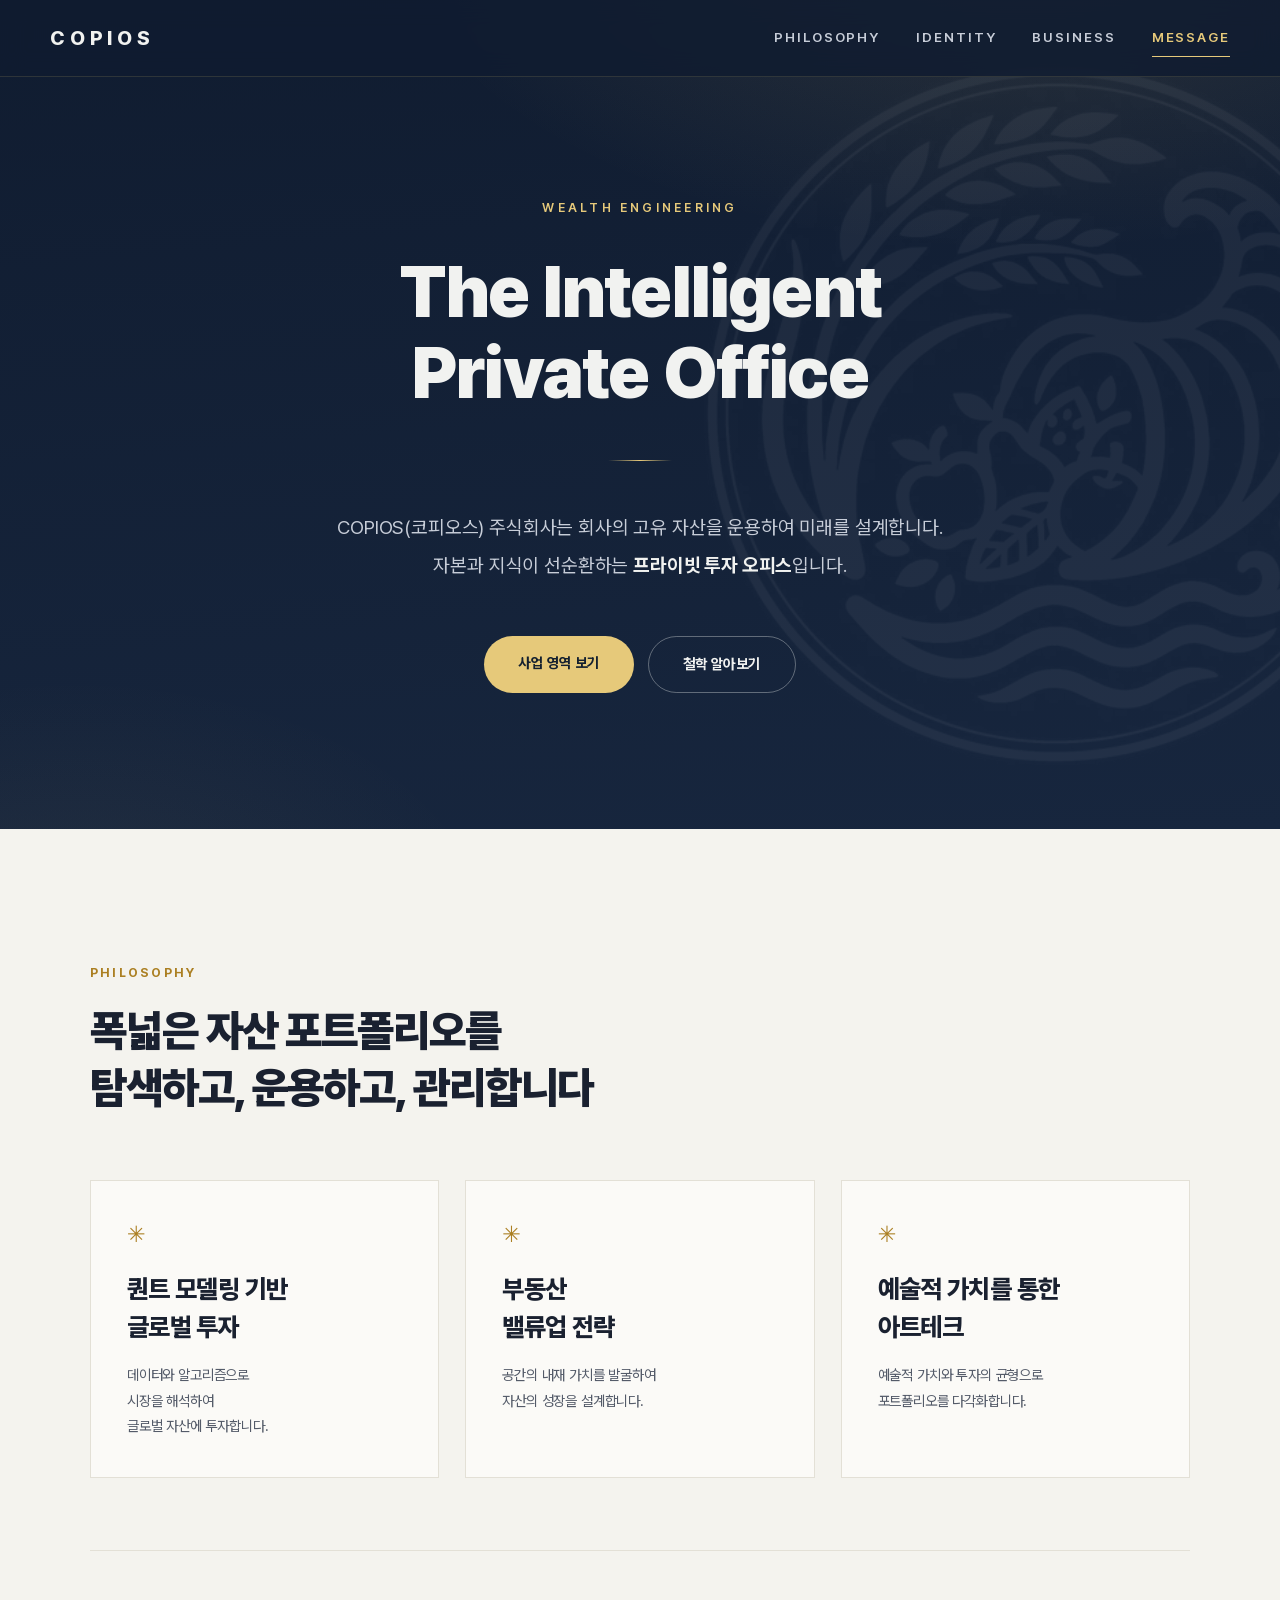
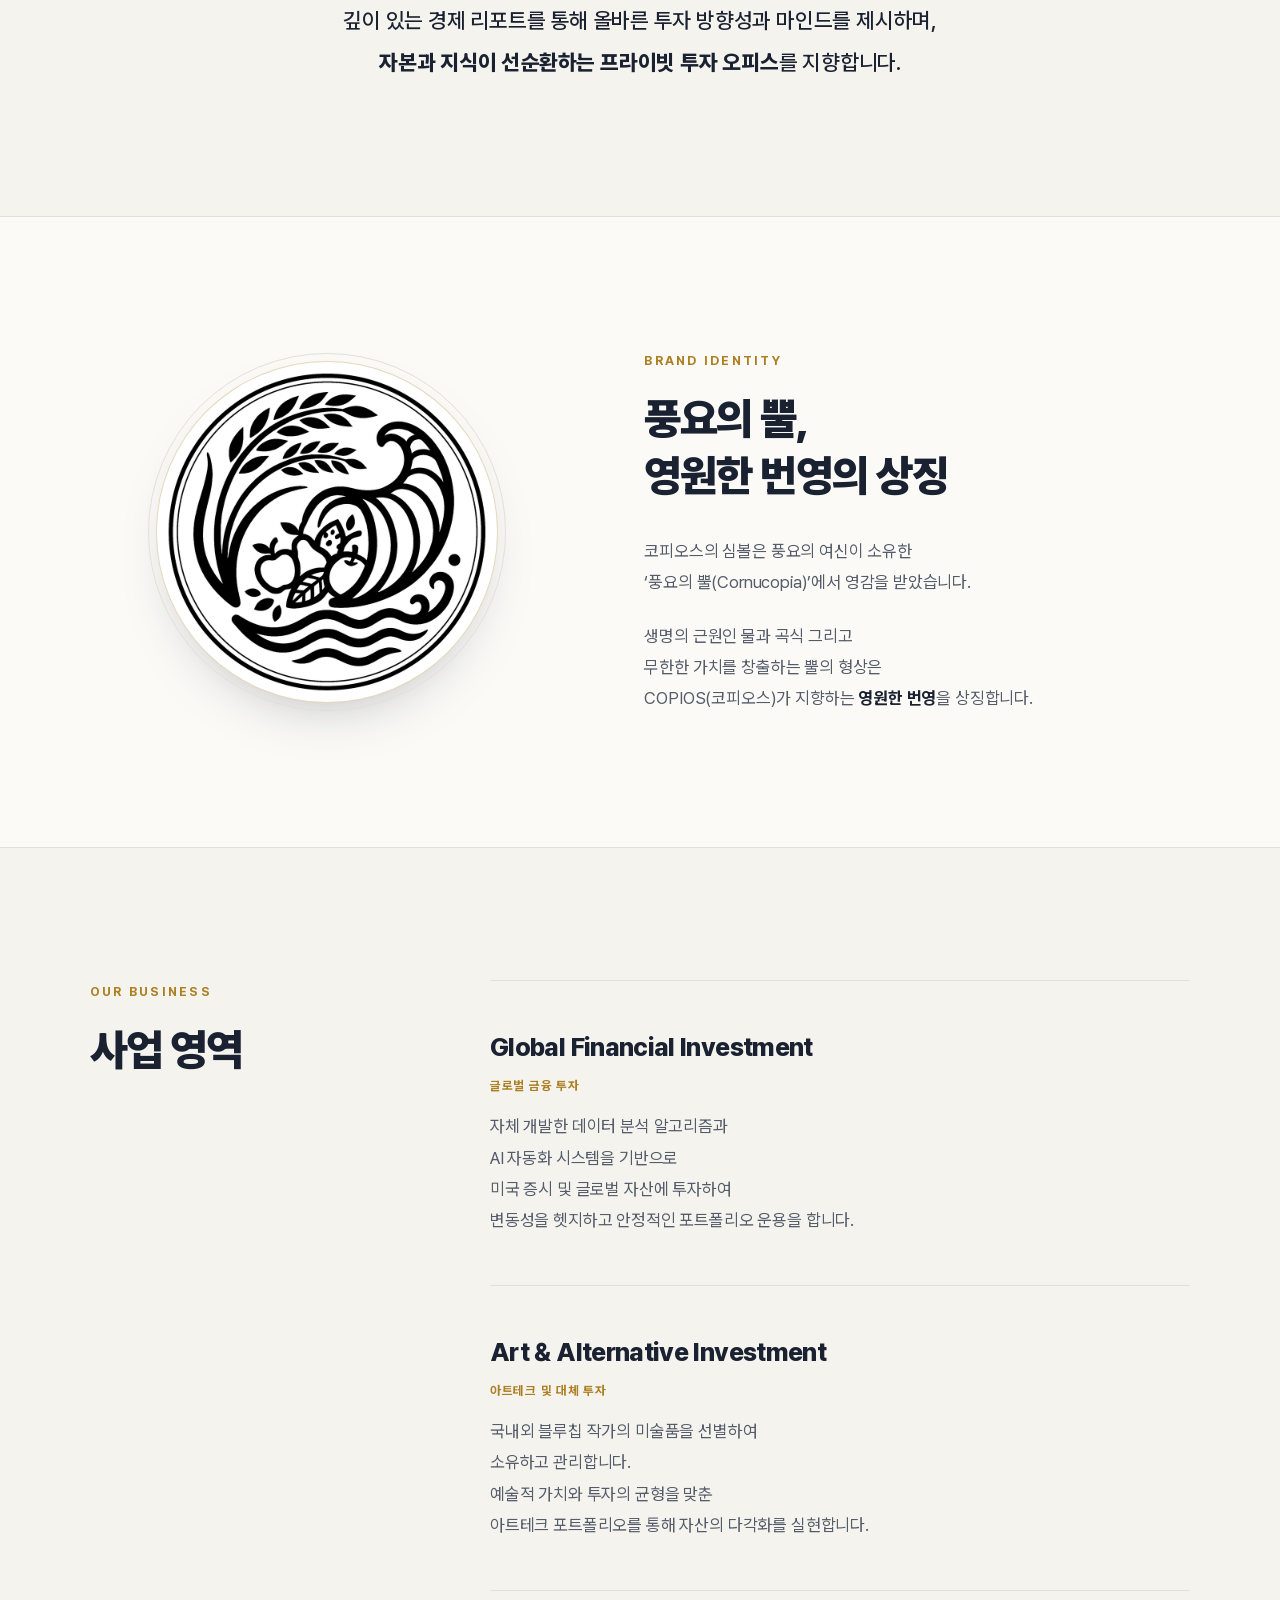
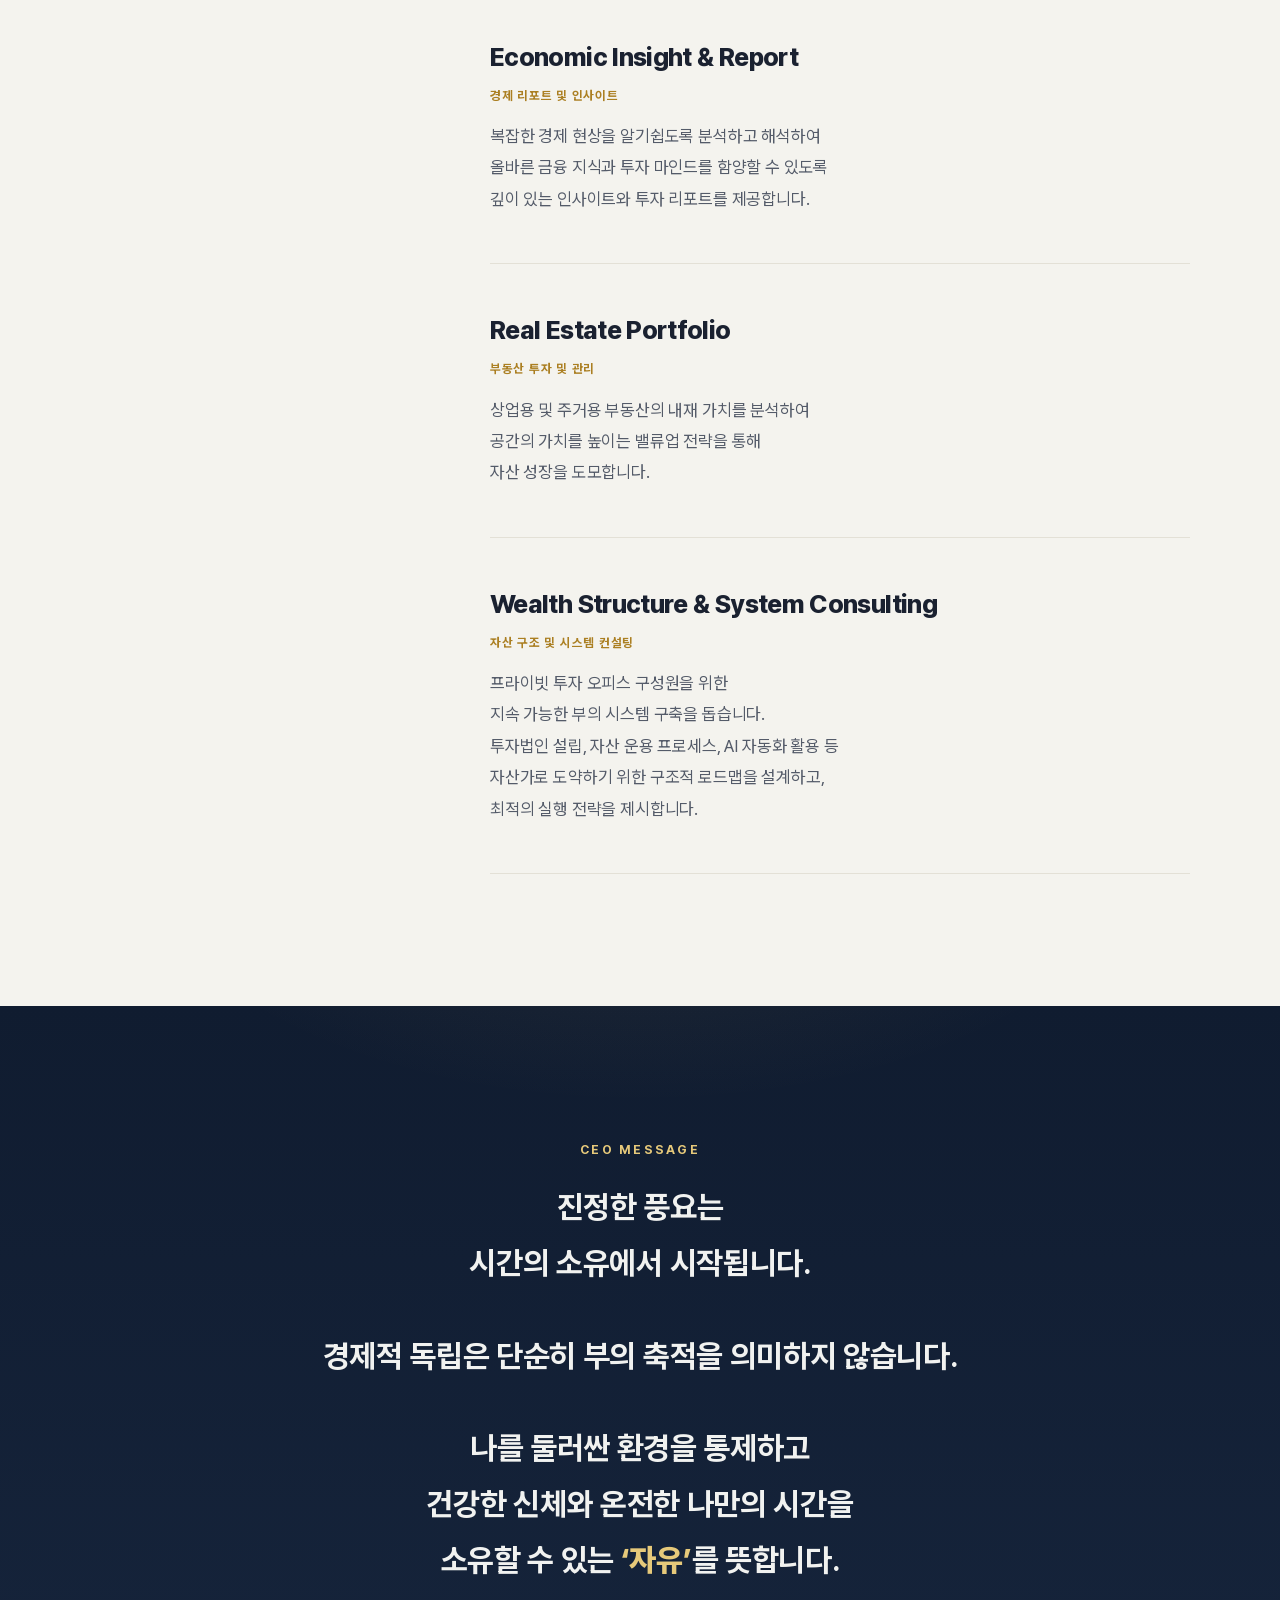
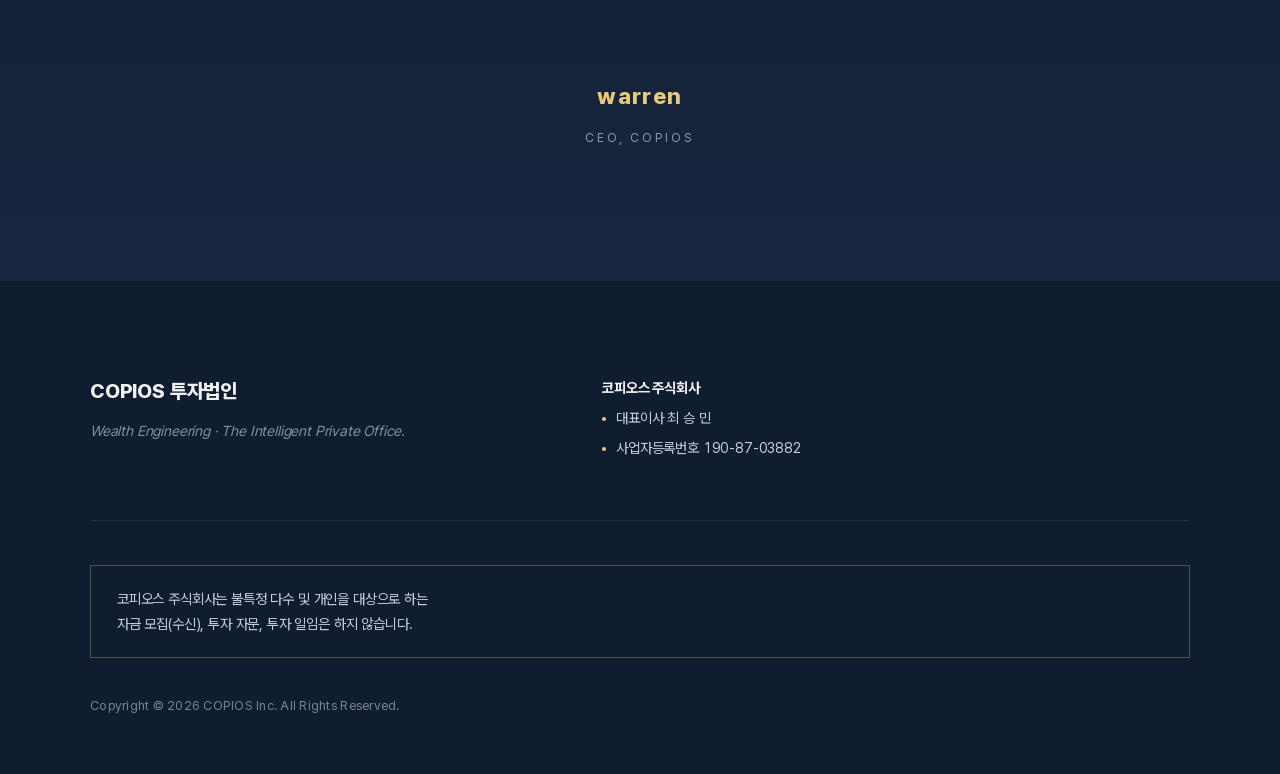
==== index.html @ e047d118 "스크립트 지연 로드 + 히어로 배경용 경량 이미지 분리 배경 워터마크는 반투명 장식이라 원본 해상도가 필요 없다. Brand Identity 의 로고 원본(800x800)은 그대로" ====
<!DOCTYPE html>
<html lang="ko">
<head>
  <meta charset="UTF-8" />
  <meta name="viewport" content="width=device-width, initial-scale=1.0" />
  <meta name="description" content="COPIOS 투자법인 — 자본과 지식이 선순환하는 프라이빗 투자 오피스. The Intelligent Private Office." />
  <meta http-equiv="Content-Security-Policy" content="default-src 'self'; script-src 'self' 'unsafe-inline'; style-src 'self' 'unsafe-inline'; img-src 'self' data:; font-src 'self'; frame-src blob:; object-src 'none'; base-uri 'none'; form-action 'none'" />
  <meta name="referrer" content="strict-origin-when-cross-origin" />
  <title>COPIOS 투자법인 — The Intelligent Private Office</title>
  <link rel="icon" href="assets/logo.png" />
  <link rel="stylesheet" href="assets/fonts/pretendard/pretendardvariable-dynamic-subset.css" />
  <link rel="stylesheet" href="css/style.css" />
</head>
<body>

  <header class="site-header" id="header">
    <div class="header-inner">
      <a href="#top" class="brand">
        <span class="brand-name">COPIOS</span>
      </a>
      <nav class="nav-desktop" aria-label="주 메뉴">
        <a href="#philosophy">Philosophy</a>
        <a href="#identity">Identity</a>
        <a href="#business">Business</a>
        <a href="#message">Message</a>
      </nav>
      <button class="menu-toggle" id="menuToggle" aria-label="메뉴 열기" aria-expanded="false">
        <span></span><span></span>
      </button>
    </div>
    <nav class="nav-mobile" id="navMobile" aria-label="모바일 메뉴">
      <a href="#philosophy">Philosophy</a>
      <a href="#identity">Identity</a>
      <a href="#business">Business</a>
      <a href="#message">Message</a>
    </nav>
  </header>

  <main id="top">

    <section class="hero">
      <div class="hero-inner">
        <p class="hero-eyebrow reveal">Wealth Engineering</p>
        <h1 class="hero-title reveal">The Intelligent<br />Private Office</h1>
        <div class="hero-rule reveal" aria-hidden="true"></div>
        <p class="hero-lede reveal">
          COPIOS(코피오스) 주식회사는<br class="br-narrow" />
          회사의 고유 자산을 운용하여 미래를 설계합니다.<br />
          자본과 지식이 선순환하는<br class="br-narrow" />
          <strong>프라이빗 투자 오피스</strong>입니다.
        </p>
        <div class="hero-actions reveal">
          <a href="#business" class="btn btn-gold">사업 영역 보기</a>
          <a href="#philosophy" class="btn btn-line">철학 알아보기</a>
        </div>
      </div>
    </section>

    <section class="philosophy" id="philosophy">
      <div class="wrap">
        <div class="section-head reveal">
          <p class="eyebrow">Philosophy</p>
          <h2 class="title-display">폭넓은 자산 포트폴리오를<br />탐색하고, 운용하고, 관리합니다</h2>
        </div>
        <div class="philosophy-grid">
          <article class="pillar reveal">
            <span class="pillar-mark" aria-hidden="true">&#10035;</span>
            <h3>퀀트 모델링 기반<br />글로벌 투자</h3>
            <p>데이터와 알고리즘으로<br class="br-wide" /> 시장을 해석하여<br class="br-wide" /> 글로벌 자산에 투자합니다.</p>
          </article>
          <article class="pillar reveal">
            <span class="pillar-mark" aria-hidden="true">&#10035;</span>
            <h3>부동산<br />밸류업 전략</h3>
            <p>공간의 내재 가치를 발굴하여<br class="br-wide" /> 자산의 성장을 설계합니다.</p>
          </article>
          <article class="pillar reveal">
            <span class="pillar-mark" aria-hidden="true">&#10035;</span>
            <h3>예술적 가치를 통한<br />아트테크</h3>
            <p>예술적 가치와 투자의 균형으로<br class="br-wide" /> 포트폴리오를 다각화합니다.</p>
          </article>
        </div>
        <p class="philosophy-note reveal">
          깊이 있는 경제 리포트를 통해<br class="br-narrow" />
          올바른 투자 방향성과 마인드를 제시하며,<br />
          <strong>자본과 지식이 선순환하는<br class="br-narrow" />
          프라이빗 투자 오피스</strong>를 지향합니다.
        </p>
      </div>
    </section>

    <section class="identity" id="identity">
      <div class="wrap identity-grid">
        <div class="identity-visual reveal">
          <div class="emblem-ring">
            <img src="assets/logo.png" width="800" height="800" alt="COPIOS 심볼 — 풍요의 뿔(Cornucopia)" />
          </div>
        </div>
        <div class="identity-copy">
          <p class="eyebrow reveal">Brand Identity</p>
          <h2 class="title-display reveal">풍요의 뿔,<br />영원한 번영의 상징</h2>
          <div class="identity-body reveal">
            <p>
              코피오스의 심볼은<br class="br-narrow" />
              풍요의 여신이 소유한<br />
              ‘풍요의 뿔(Cornucopia)’에서<br class="br-narrow" />
              영감을 받았습니다.
            </p>
            <p>
              생명의 근원인 물과 곡식 그리고<br />
              무한한 가치를 창출하는 뿔의 형상은<br />
              COPIOS(코피오스)가 지향하는<br class="br-narrow" />
              <strong>영원한 번영</strong>을 상징합니다.
            </p>
          </div>
        </div>
      </div>
    </section>

    <section class="business" id="business">
      <div class="wrap business-grid">
        <div class="business-head">
          <p class="eyebrow reveal">Our Business</p>
          <h2 class="title-display reveal">사업 영역</h2>
        </div>
        <div class="business-list">
          <article class="biz reveal">
            <div class="biz-title">
              <h3>Global Financial Investment</h3>
              <p class="biz-kr">글로벌 금융 투자</p>
            </div>
            <p class="biz-desc">
              자체 개발한 데이터 분석 알고리즘과<br class="br-wide" />
              AI 자동화 시스템을 기반으로<br class="br-wide" />
              미국 증시 및 글로벌 자산에 투자하여<br class="br-wide" />
              변동성을 헷지하고 안정적인 포트폴리오 운용을 합니다.
            </p>
          </article>
          <article class="biz reveal">
            <div class="biz-title">
              <h3>Art &amp; Alternative Investment</h3>
              <p class="biz-kr">아트테크 및 대체 투자</p>
            </div>
            <p class="biz-desc">
              국내외 블루칩 작가의 미술품을 선별하여<br class="br-wide" />
              소유하고 관리합니다.<br class="br-wide" />
              예술적 가치와 투자의 균형을 맞춘<br class="br-wide" />
              아트테크 포트폴리오를 통해 자산의 다각화를 실현합니다.
            </p>
          </article>
          <article class="biz reveal">
            <div class="biz-title">
              <h3>Economic Insight &amp; Report</h3>
              <p class="biz-kr">경제 리포트 및 인사이트</p>
            </div>
            <p class="biz-desc">
              복잡한 경제 현상을 알기쉽도록 분석하고 해석하여<br class="br-wide" />
              올바른 금융 지식과 투자 마인드를 함양할 수 있도록<br class="br-wide" />
              깊이 있는 인사이트와 투자 리포트를 제공합니다.
            </p>
          </article>
          <article class="biz reveal">
            <div class="biz-title">
              <h3>Real Estate Portfolio</h3>
              <p class="biz-kr">부동산 투자 및 관리</p>
            </div>
            <p class="biz-desc">
              상업용 및 주거용 부동산의 내재 가치를 분석하여<br class="br-wide" />
              공간의 가치를 높이는 밸류업 전략을 통해<br class="br-wide" />
              자산 성장을 도모합니다.
            </p>
          </article>
          <article class="biz reveal">
            <div class="biz-title">
              <h3>Wealth Structure &amp; System Consulting</h3>
              <p class="biz-kr">자산 구조 및 시스템 컨설팅</p>
            </div>
            <p class="biz-desc">
              프라이빗 투자 오피스 구성원을 위한<br class="br-wide" />
              지속 가능한 부의 시스템 구축을 돕습니다.<br class="br-wide" />
              투자법인 설립, 자산 운용 프로세스, AI 자동화 활용 등<br class="br-wide" />
              자산가로 도약하기 위한 구조적 로드맵을 설계하고,<br class="br-wide" />
              최적의 실행 전략을 제시합니다.
            </p>
          </article>
        </div>
      </div>
    </section>

    <section class="message" id="message">
      <div class="wrap message-inner">
        <p class="eyebrow eyebrow-dark reveal">CEO Message</p>
        <blockquote class="message-quote reveal">
          <p>진정한 풍요는<br />시간의 소유에서 시작됩니다.</p>
          <p>경제적 독립은 단순히<br class="br-narrow" /> 부의 축적을 의미하지 않습니다.</p>
          <p>
            나를 둘러싼 환경을 통제하고<br />
            건강한 신체와 온전한 나만의 시간을<br />
            소유할 수 있는 <strong>‘자유’</strong>를 뜻합니다.
          </p>
        </blockquote>
        <p class="message-sign reveal">
          <strong>warren</strong>
          <span>CEO, COPIOS</span>
        </p>
      </div>
    </section>

  </main>

  <footer class="site-footer">
    <div class="wrap">
      <div class="footer-top">
        <div class="footer-brand">
          <p class="footer-name">COPIOS 투자법인</p>
          <p class="footer-tag">Wealth Engineering &middot; The Intelligent Private Office.</p>
        </div>
        <p class="footer-info">
          <span class="footer-corp">코피오스 주식회사</span>
          <span>대표이사 최 승 민</span>
          <span>사업자등록번호 190-87-03882</span>
        </p>
      </div>
      <p class="footer-disclaimer">
        코피오스 주식회사는 불특정 다수 및 개인을 대상으로 하는<br class="br-wide" />
        자금 모집(수신), 투자 자문, 투자 일임은 하지 않습니다.
      </p>
      <p class="footer-copy">Copyright © <span id="year">2026</span> COPIOS Inc. All Rights Reserved.</p>
    </div>
  </footer>

  <div class="pw-modal" id="libModal" hidden>
    <div class="pw-box lib-box">
      <p class="pw-title">자료실</p>
      <p class="pw-desc">열람할 자료를 선택해 주세요.</p>
      <ul class="lib-list" id="libList"></ul>
      <div class="pw-actions">
        <button type="button" class="pw-cancel" id="libCancel">닫기</button>
      </div>
    </div>
  </div>

  <div class="pw-modal" id="pwModal" hidden>
    <div class="pw-box">
      <p class="pw-title">자료실</p>
      <p class="pw-desc">비밀번호를 입력해 주세요.</p>
      <form id="pwForm">
        <input type="password" id="pwInput" autocomplete="off" placeholder="Password" aria-label="비밀번호" />
        <p class="pw-error" id="pwError" hidden>비밀번호가 일치하지 않습니다.</p>
        <div class="pw-actions">
          <button type="button" class="pw-cancel" id="pwCancel">취소</button>
          <button type="submit" class="btn btn-gold">확인</button>
        </div>
      </form>
    </div>
  </div>

  <div class="deck" id="deck" hidden>
    <iframe class="deck-frame" id="deckFrame" title="자료"></iframe>
  </div>

  <script src="js/main.js" defer></script>
</body>
</html>
---- assets/fonts/pretendard/pretendardvariable-dynamic-subset.css ----
/*
Copyright (c) 2021 Kil Hyung-jin, with Reserved Font Name Pretendard.
https://github.com/orioncactus/pretendard

This Font Software is licensed under the SIL Open Font License, Version 1.1.
This license is copied below, and is also available with a FAQ at:
http://scripts.sil.org/OFL
*/
/* [0] */
@font-face {
	font-family: 'Pretendard Variable';
	font-style: normal;
	font-display: swap;
	font-weight: 45 920;
	src: url(./woff2-dynamic-subset/PretendardVariable.subset.0.woff2) format('woff2-variations');
	unicode-range: U+f9ca-fa0b, U+ff03-ff05, U+ff07, U+ff0a-ff0b, U+ff0d-ff19, U+ff1b, U+ff1d, U+ff20-ff5b, U+ff5d, U+ffe0-ffe3, U+ffe5-ffe6;
}

/* [1] */
@font-face {
	font-family: 'Pretendard Variable';
	font-style: normal;
	font-display: swap;
	font-weight: 45 920;
	src: url(./woff2-dynamic-subset/PretendardVariable.subset.1.woff2) format('woff2-variations');
	unicode-range: U+d723-d728, U+d72a-d733, U+d735-d748, U+d74a-d74f, U+d752-d753, U+d755-d757, U+d75a-d75f, U+d762-d764, U+d766-d768, U+d76a-d76b, U+d76d-d76f, U+d771-d787, U+d789-d78b, U+d78d-d78f, U+d791-d797, U+d79a, U+d79c, U+d79e-d7a3, U+f900-f909, U+f90b-f92e;
}

/* [2] */
@font-face {
	font-family: 'Pretendard Variable';
	font-style: normal;
	font-display: swap;
	font-weight: 45 920;
	src: url(./woff2-dynamic-subset/PretendardVariable.subset.2.woff2) format('woff2-variations');
	unicode-range: U+d679-d68b, U+d68e-d69e, U+d6a0, U+d6a2-d6a7, U+d6a9-d6c3, U+d6c6-d6c7, U+d6c9-d6cb, U+d6cd-d6d3, U+d6d5-d6d6, U+d6d8-d6e3, U+d6e5-d6e7, U+d6e9-d6fb, U+d6fd-d717, U+d719-d71f, U+d721-d722;
}

/* [3] */
@font-face {
	font-family: 'Pretendard Variable';
	font-style: normal;
	font-display: swap;
	font-weight: 45 920;
	src: url(./woff2-dynamic-subset/PretendardVariable.subset.3.woff2) format('woff2-variations');
	unicode-range: U+d5bc-d5c7, U+d5ca-d5cb, U+d5cd-d5cf, U+d5d1-d5d7, U+d5d9-d5da, U+d5dc, U+d5de-d5e3, U+d5e6-d5e7, U+d5e9-d5eb, U+d5ed-d5f6, U+d5f8, U+d5fa-d5ff, U+d602-d603, U+d605-d607, U+d609-d60f, U+d612-d613, U+d616-d61b, U+d61d-d637, U+d63a-d63b, U+d63d-d63f, U+d641-d647, U+d64a-d64c, U+d64e-d653, U+d656-d657, U+d659-d65b, U+d65d-d666, U+d668, U+d66a-d678;
}

/* [4] */
@font-face {
	font-family: 'Pretendard Variable';
	font-style: normal;
	font-display: swap;
	font-weight: 45 920;
	src: url(./woff2-dynamic-subset/PretendardVariable.subset.4.woff2) format('woff2-variations');
	unicode-range: U+d507, U+d509-d50b, U+d50d-d513, U+d515-d53b, U+d53e-d53f, U+d541-d543, U+d545-d54c, U+d54e, U+d550, U+d552-d557, U+d55a-d55b, U+d55d-d55f, U+d561-d564, U+d566-d567, U+d56a, U+d56c, U+d56e-d573, U+d576-d577, U+d579-d583, U+d585-d586, U+d58a-d5a4, U+d5a6-d5bb;
}

/* [5] */
@font-face {
	font-family: 'Pretendard Variable';
	font-style: normal;
	font-display: swap;
	font-weight: 45 920;
	src: url(./woff2-dynamic-subset/PretendardVariable.subset.5.woff2) format('woff2-variations');
	unicode-range: U+d464-d477, U+d47a-d47b, U+d47d-d47f, U+d481-d487, U+d489-d48a, U+d48c, U+d48e-d4e7, U+d4e9-d503, U+d505-d506;
}

/* [6] */
@font-face {
	font-family: 'Pretendard Variable';
	font-style: normal;
	font-display: swap;
	font-weight: 45 920;
	src: url(./woff2-dynamic-subset/PretendardVariable.subset.6.woff2) format('woff2-variations');
	unicode-range: U+d3bf-d3c7, U+d3ca-d3cf, U+d3d1-d3eb, U+d3ee-d3ef, U+d3f1-d3f3, U+d3f5-d3fb, U+d3fd-d400, U+d402-d45b, U+d45d-d463;
}

/* [7] */
@font-face {
	font-family: 'Pretendard Variable';
	font-style: normal;
	font-display: swap;
	font-weight: 45 920;
	src: url(./woff2-dynamic-subset/PretendardVariable.subset.7.woff2) format('woff2-variations');
	unicode-range: U+d2ff, U+d302-d304, U+d306-d30b, U+d30f, U+d311-d313, U+d315-d31b, U+d31e, U+d322-d324, U+d326-d327, U+d32a-d32b, U+d32d-d32f, U+d331-d337, U+d339-d33c, U+d33e-d37b, U+d37e-d37f, U+d381-d383, U+d385-d38b, U+d38e-d390, U+d392-d397, U+d39a-d39b, U+d39d-d39f, U+d3a1-d3a7, U+d3a9-d3aa, U+d3ac, U+d3ae-d3b3, U+d3b5-d3b7, U+d3b9-d3bb, U+d3bd-d3be;
}

/* [8] */
@font-face {
	font-family: 'Pretendard Variable';
	font-style: normal;
	font-display: swap;
	font-weight: 45 920;
	src: url(./woff2-dynamic-subset/PretendardVariable.subset.8.woff2) format('woff2-variations');
	unicode-range: U+d257-d27f, U+d281-d29b, U+d29d-d29f, U+d2a1-d2ab, U+d2ad-d2b7, U+d2ba-d2bb, U+d2bd-d2bf, U+d2c1-d2c7, U+d2c9-d2ef, U+d2f2-d2f3, U+d2f5-d2f7, U+d2f9-d2fe;
}

/* [9] */
@font-face {
	font-family: 'Pretendard Variable';
	font-style: normal;
	font-display: swap;
	font-weight: 45 920;
	src: url(./woff2-dynamic-subset/PretendardVariable.subset.9.woff2) format('woff2-variations');
	unicode-range: U+d1b4, U+d1b6-d1f3, U+d1f5-d22b, U+d22e-d22f, U+d231-d233, U+d235-d23b, U+d23d-d240, U+d242-d256;
}

/* [10] */
@font-face {
	font-family: 'Pretendard Variable';
	font-style: normal;
	font-display: swap;
	font-weight: 45 920;
	src: url(./woff2-dynamic-subset/PretendardVariable.subset.10.woff2) format('woff2-variations');
	unicode-range: U+d105-d12f, U+d132-d133, U+d135-d137, U+d139-d13f, U+d141-d142, U+d144, U+d146-d14b, U+d14e-d14f, U+d151-d153, U+d155-d15b, U+d15e-d187, U+d189-d19f, U+d1a2-d1a3, U+d1a5-d1a7, U+d1a9-d1af, U+d1b2-d1b3;
}

/* [11] */
@font-face {
	font-family: 'Pretendard Variable';
	font-style: normal;
	font-display: swap;
	font-weight: 45 920;
	src: url(./woff2-dynamic-subset/PretendardVariable.subset.11.woff2) format('woff2-variations');
	unicode-range: U+d04b-d04f, U+d051-d057, U+d059-d06b, U+d06d-d06f, U+d071-d073, U+d075-d07b, U+d07e-d0a3, U+d0a6-d0a7, U+d0a9-d0ab, U+d0ad-d0b3, U+d0b6, U+d0b8, U+d0ba-d0bf, U+d0c2-d0c3, U+d0c5-d0c7, U+d0c9-d0cf, U+d0d2, U+d0d6-d0db, U+d0de-d0df, U+d0e1-d0e3, U+d0e5-d0eb, U+d0ee-d0f0, U+d0f2-d104;
}

/* [12] */
@font-face {
	font-family: 'Pretendard Variable';
	font-style: normal;
	font-display: swap;
	font-weight: 45 920;
	src: url(./woff2-dynamic-subset/PretendardVariable.subset.12.woff2) format('woff2-variations');
	unicode-range: U+cfa2-cfc3, U+cfc5-cfdf, U+cfe2-cfe3, U+cfe5-cfe7, U+cfe9-cff4, U+cff6-cffb, U+cffd-cfff, U+d001-d003, U+d005-d017, U+d019-d033, U+d036-d037, U+d039-d03b, U+d03d-d04a;
}

/* [13] */
@font-face {
	font-family: 'Pretendard Variable';
	font-style: normal;
	font-display: swap;
	font-weight: 45 920;
	src: url(./woff2-dynamic-subset/PretendardVariable.subset.13.woff2) format('woff2-variations');
	unicode-range: U+cef0-cef3, U+cef6, U+cef9-ceff, U+cf01-cf03, U+cf05-cf07, U+cf09-cf0f, U+cf11-cf12, U+cf14-cf1b, U+cf1d-cf1f, U+cf21-cf2f, U+cf31-cf53, U+cf56-cf57, U+cf59-cf5b, U+cf5d-cf63, U+cf66, U+cf68, U+cf6a-cf6f, U+cf71-cf84, U+cf86-cf8b, U+cf8d-cfa1;
}

/* [14] */
@font-face {
	font-family: 'Pretendard Variable';
	font-style: normal;
	font-display: swap;
	font-weight: 45 920;
	src: url(./woff2-dynamic-subset/PretendardVariable.subset.14.woff2) format('woff2-variations');
	unicode-range: U+ce3c-ce57, U+ce5a-ce5b, U+ce5d-ce5f, U+ce61-ce67, U+ce6a, U+ce6c, U+ce6e-ce73, U+ce76-ce77, U+ce79-ce7b, U+ce7d-ce83, U+ce85-ce88, U+ce8a-ce8f, U+ce91-ce93, U+ce95-ce97, U+ce99-ce9f, U+cea2, U+cea4-ceab, U+cead-cee3, U+cee6-cee7, U+cee9-ceeb, U+ceed-ceef;
}

/* [15] */
@font-face {
	font-family: 'Pretendard Variable';
	font-style: normal;
	font-display: swap;
	font-weight: 45 920;
	src: url(./woff2-dynamic-subset/PretendardVariable.subset.15.woff2) format('woff2-variations');
	unicode-range: U+cd92-cd93, U+cd96-cd97, U+cd99-cd9b, U+cd9d-cda3, U+cda6-cda8, U+cdaa-cdaf, U+cdb1-cdc3, U+cdc5-cdcb, U+cdcd-cde7, U+cde9-ce03, U+ce05-ce1f, U+ce22-ce34, U+ce36-ce3b;
}

/* [16] */
@font-face {
	font-family: 'Pretendard Variable';
	font-style: normal;
	font-display: swap;
	font-weight: 45 920;
	src: url(./woff2-dynamic-subset/PretendardVariable.subset.16.woff2) format('woff2-variations');
	unicode-range: U+ccef-cd07, U+cd0a-cd0b, U+cd0d-cd1a, U+cd1c, U+cd1e-cd2b, U+cd2d-cd5b, U+cd5d-cd77, U+cd79-cd91;
}

/* [17] */
@font-face {
	font-family: 'Pretendard Variable';
	font-style: normal;
	font-display: swap;
	font-weight: 45 920;
	src: url(./woff2-dynamic-subset/PretendardVariable.subset.17.woff2) format('woff2-variations');
	unicode-range: U+cc3f-cc43, U+cc46-cc47, U+cc49-cc4b, U+cc4d-cc53, U+cc55-cc58, U+cc5a-cc5f, U+cc61-cc97, U+cc9a-cc9b, U+cc9d-cc9f, U+cca1-cca7, U+ccaa, U+ccac, U+ccae-ccb3, U+ccb6-ccb7, U+ccb9-ccbb, U+ccbd-cccf, U+ccd1-cce3, U+cce5-ccee;
}

/* [18] */
@font-face {
	font-family: 'Pretendard Variable';
	font-style: normal;
	font-display: swap;
	font-weight: 45 920;
	src: url(./woff2-dynamic-subset/PretendardVariable.subset.18.woff2) format('woff2-variations');
	unicode-range: U+cb91-cbd3, U+cbd5-cbe3, U+cbe5-cc0b, U+cc0e-cc0f, U+cc11-cc13, U+cc15-cc1b, U+cc1d-cc20, U+cc23-cc27, U+cc2a-cc2b, U+cc2d, U+cc2f, U+cc31-cc37, U+cc3a, U+cc3c;
}

/* [19] */
@font-face {
	font-family: 'Pretendard Variable';
	font-style: normal;
	font-display: swap;
	font-weight: 45 920;
	src: url(./woff2-dynamic-subset/PretendardVariable.subset.19.woff2) format('woff2-variations');
	unicode-range: U+caf4-cb47, U+cb4a-cb90;
}

/* [20] */
@font-face {
	font-family: 'Pretendard Variable';
	font-style: normal;
	font-display: swap;
	font-weight: 45 920;
	src: url(./woff2-dynamic-subset/PretendardVariable.subset.20.woff2) format('woff2-variations');
	unicode-range: U+ca4a-ca4b, U+ca4e-ca4f, U+ca51-ca53, U+ca55-ca5b, U+ca5d-ca60, U+ca62-ca83, U+ca85-cabb, U+cabe-cabf, U+cac1-cac3, U+cac5-cacb, U+cacd-cad0, U+cad2, U+cad4-cad8, U+cada-caf3;
}

/* [21] */
@font-face {
	font-family: 'Pretendard Variable';
	font-style: normal;
	font-display: swap;
	font-weight: 45 920;
	src: url(./woff2-dynamic-subset/PretendardVariable.subset.21.woff2) format('woff2-variations');
	unicode-range: U+c996-c997, U+c99a-c99c, U+c99e-c9bf, U+c9c2-c9c3, U+c9c5-c9c7, U+c9c9-c9cf, U+c9d2, U+c9d4, U+c9d7-c9d8, U+c9db, U+c9de-c9df, U+c9e1-c9e3, U+c9e5-c9e6, U+c9e8-c9eb, U+c9ee-c9f0, U+c9f2-c9f7, U+c9f9-ca0b, U+ca0d-ca28, U+ca2a-ca49;
}

/* [22] */
@font-face {
	font-family: 'Pretendard Variable';
	font-style: normal;
	font-display: swap;
	font-weight: 45 920;
	src: url(./woff2-dynamic-subset/PretendardVariable.subset.22.woff2) format('woff2-variations');
	unicode-range: U+c8e9-c8f4, U+c8f6-c8fb, U+c8fe-c8ff, U+c901-c903, U+c905-c90b, U+c90e-c910, U+c912-c917, U+c919-c92b, U+c92d-c94f, U+c951-c953, U+c955-c96b, U+c96d-c973, U+c975-c987, U+c98a-c98b, U+c98d-c98f, U+c991-c995;
}

/* [23] */
@font-face {
	font-family: 'Pretendard Variable';
	font-style: normal;
	font-display: swap;
	font-weight: 45 920;
	src: url(./woff2-dynamic-subset/PretendardVariable.subset.23.woff2) format('woff2-variations');
	unicode-range: U+c841-c84b, U+c84d-c86f, U+c872-c873, U+c875-c877, U+c879-c87f, U+c882-c884, U+c887-c88a, U+c88d-c8c3, U+c8c5-c8df, U+c8e1-c8e8;
}

/* [24] */
@font-face {
	font-family: 'Pretendard Variable';
	font-style: normal;
	font-display: swap;
	font-weight: 45 920;
	src: url(./woff2-dynamic-subset/PretendardVariable.subset.24.woff2) format('woff2-variations');
	unicode-range: U+c779-c77b, U+c77e-c782, U+c786, U+c78b, U+c78d, U+c78f, U+c792-c793, U+c795, U+c797, U+c799-c79f, U+c7a2, U+c7a7-c7ab, U+c7ae-c7bb, U+c7bd-c7c0, U+c7c2-c7c7, U+c7c9-c7dc, U+c7de-c7ff, U+c802-c803, U+c805-c807, U+c809, U+c80b-c80f, U+c812, U+c814, U+c817-c81b, U+c81e-c81f, U+c821-c823, U+c825-c82e, U+c830-c837, U+c839-c83b, U+c83d-c840;
}

/* [25] */
@font-face {
	font-family: 'Pretendard Variable';
	font-style: normal;
	font-display: swap;
	font-weight: 45 920;
	src: url(./woff2-dynamic-subset/PretendardVariable.subset.25.woff2) format('woff2-variations');
	unicode-range: U+c6bb-c6bf, U+c6c2, U+c6c4, U+c6c6-c6cb, U+c6ce-c6cf, U+c6d1-c6d3, U+c6d5-c6db, U+c6dd-c6df, U+c6e1-c6e7, U+c6e9-c6eb, U+c6ed-c6ef, U+c6f1-c6f8, U+c6fa-c703, U+c705-c707, U+c709-c70b, U+c70d-c716, U+c718, U+c71a-c71f, U+c722-c723, U+c725-c727, U+c729-c734, U+c736-c73b, U+c73e-c73f, U+c741-c743, U+c745-c74b, U+c74e-c750, U+c752-c757, U+c759-c773, U+c776-c777;
}

/* [26] */
@font-face {
	font-family: 'Pretendard Variable';
	font-style: normal;
	font-display: swap;
	font-weight: 45 920;
	src: url(./woff2-dynamic-subset/PretendardVariable.subset.26.woff2) format('woff2-variations');
	unicode-range: U+c5f5-c5fb, U+c5fe, U+c602-c605, U+c607, U+c609-c60f, U+c611-c61a, U+c61c-c623, U+c626-c627, U+c629-c62b, U+c62d, U+c62f-c632, U+c636, U+c638, U+c63a-c63f, U+c642-c643, U+c645-c647, U+c649-c652, U+c656-c65b, U+c65d-c65f, U+c661-c663, U+c665-c677, U+c679-c67b, U+c67d-c693, U+c696-c697, U+c699-c69b, U+c69d-c6a3, U+c6a6, U+c6a8, U+c6aa-c6af, U+c6b2-c6b3, U+c6b5-c6b7, U+c6b9-c6ba;
}

/* [27] */
@font-face {
	font-family: 'Pretendard Variable';
	font-style: normal;
	font-display: swap;
	font-weight: 45 920;
	src: url(./woff2-dynamic-subset/PretendardVariable.subset.27.woff2) format('woff2-variations');
	unicode-range: U+c517-c527, U+c52a-c52b, U+c52d-c52f, U+c531-c538, U+c53a, U+c53c, U+c53e-c543, U+c546-c547, U+c54b, U+c54d-c552, U+c556, U+c55a-c55b, U+c55d, U+c55f, U+c562-c563, U+c565-c567, U+c569-c56f, U+c572, U+c574, U+c576-c57b, U+c57e-c57f, U+c581-c583, U+c585-c586, U+c588-c58b, U+c58e, U+c590, U+c592-c596, U+c599-c5b3, U+c5b6-c5b7, U+c5ba, U+c5be-c5c3, U+c5ca-c5cb, U+c5cd, U+c5cf, U+c5d2-c5d3, U+c5d5-c5d7, U+c5d9-c5df, U+c5e1-c5e2, U+c5e4, U+c5e6-c5eb, U+c5ef, U+c5f1-c5f3;
}

/* [28] */
@font-face {
	font-family: 'Pretendard Variable';
	font-style: normal;
	font-display: swap;
	font-weight: 45 920;
	src: url(./woff2-dynamic-subset/PretendardVariable.subset.28.woff2) format('woff2-variations');
	unicode-range: U+c475-c4ef, U+c4f2-c4f3, U+c4f5-c4f7, U+c4f9-c4ff, U+c502-c50b, U+c50d-c516;
}

/* [29] */
@font-face {
	font-family: 'Pretendard Variable';
	font-style: normal;
	font-display: swap;
	font-weight: 45 920;
	src: url(./woff2-dynamic-subset/PretendardVariable.subset.29.woff2) format('woff2-variations');
	unicode-range: U+c3d0-c3d7, U+c3da-c3db, U+c3dd-c3de, U+c3e1-c3ec, U+c3ee-c3f3, U+c3f5-c42b, U+c42d-c463, U+c466-c474;
}

/* [30] */
@font-face {
	font-family: 'Pretendard Variable';
	font-style: normal;
	font-display: swap;
	font-weight: 45 920;
	src: url(./woff2-dynamic-subset/PretendardVariable.subset.30.woff2) format('woff2-variations');
	unicode-range: U+c32b-c367, U+c36a-c36b, U+c36d-c36f, U+c371-c377, U+c37a-c37b, U+c37e-c383, U+c385-c387, U+c389-c3cf;
}

/* [31] */
@font-face {
	font-family: 'Pretendard Variable';
	font-style: normal;
	font-display: swap;
	font-weight: 45 920;
	src: url(./woff2-dynamic-subset/PretendardVariable.subset.31.woff2) format('woff2-variations');
	unicode-range: U+c26a-c26b, U+c26d-c26f, U+c271-c273, U+c275-c27b, U+c27e-c287, U+c289-c28f, U+c291-c297, U+c299-c29a, U+c29c-c2a3, U+c2a5-c2a7, U+c2a9-c2ab, U+c2ad-c2b3, U+c2b6, U+c2b8, U+c2ba-c2bb, U+c2bd-c2db, U+c2de-c2df, U+c2e1-c2e2, U+c2e5-c2ea, U+c2ee, U+c2f0, U+c2f2-c2f5, U+c2f7, U+c2fa-c2fb, U+c2fd-c2ff, U+c301-c307, U+c309-c30c, U+c30e-c312, U+c315-c323, U+c325-c328, U+c32a;
}

/* [32] */
@font-face {
	font-family: 'Pretendard Variable';
	font-style: normal;
	font-display: swap;
	font-weight: 45 920;
	src: url(./woff2-dynamic-subset/PretendardVariable.subset.32.woff2) format('woff2-variations');
	unicode-range: U+c1bc-c1c3, U+c1c5-c1df, U+c1e1-c1fb, U+c1fd-c203, U+c205-c20c, U+c20e, U+c210-c217, U+c21a-c21b, U+c21d-c21e, U+c221-c227, U+c229-c22a, U+c22c, U+c22e, U+c230, U+c233-c24f, U+c251-c257, U+c259-c269;
}

/* [33] */
@font-face {
	font-family: 'Pretendard Variable';
	font-style: normal;
	font-display: swap;
	font-weight: 45 920;
	src: url(./woff2-dynamic-subset/PretendardVariable.subset.33.woff2) format('woff2-variations');
	unicode-range: U+c101-c11b, U+c11f, U+c121-c123, U+c125-c12b, U+c12e, U+c132-c137, U+c13a-c13b, U+c13d-c13f, U+c141-c147, U+c14a, U+c14c-c153, U+c155-c157, U+c159-c15b, U+c15d-c166, U+c169-c16f, U+c171-c177, U+c179-c18b, U+c18e-c18f, U+c191-c193, U+c195-c19b, U+c19d-c19e, U+c1a0, U+c1a2-c1a4, U+c1a6-c1bb;
}

/* [34] */
@font-face {
	font-family: 'Pretendard Variable';
	font-style: normal;
	font-display: swap;
	font-weight: 45 920;
	src: url(./woff2-dynamic-subset/PretendardVariable.subset.34.woff2) format('woff2-variations');
	unicode-range: U+c049-c057, U+c059-c05b, U+c05d-c05f, U+c061-c067, U+c069-c08f, U+c091-c0ab, U+c0ae-c0af, U+c0b1-c0b3, U+c0b5, U+c0b7-c0bb, U+c0be, U+c0c2-c0c7, U+c0ca-c0cb, U+c0cd-c0cf, U+c0d1-c0d7, U+c0d9-c0da, U+c0dc, U+c0de-c0e3, U+c0e5-c0eb, U+c0ed-c0f3, U+c0f6, U+c0f8, U+c0fa-c0ff;
}

/* [35] */
@font-face {
	font-family: 'Pretendard Variable';
	font-style: normal;
	font-display: swap;
	font-weight: 45 920;
	src: url(./woff2-dynamic-subset/PretendardVariable.subset.35.woff2) format('woff2-variations');
	unicode-range: U+bfa7-bfaf, U+bfb1-bfc4, U+bfc6-bfcb, U+bfce-bfcf, U+bfd1-bfd3, U+bfd5-bfdb, U+bfdd-c048;
}

/* [36] */
@font-face {
	font-family: 'Pretendard Variable';
	font-style: normal;
	font-display: swap;
	font-weight: 45 920;
	src: url(./woff2-dynamic-subset/PretendardVariable.subset.36.woff2) format('woff2-variations');
	unicode-range: U+bf07, U+bf09-bf3f, U+bf41-bf4f, U+bf52-bf54, U+bf56-bfa6;
}

/* [37] */
@font-face {
	font-family: 'Pretendard Variable';
	font-style: normal;
	font-display: swap;
	font-weight: 45 920;
	src: url(./woff2-dynamic-subset/PretendardVariable.subset.37.woff2) format('woff2-variations');
	unicode-range: U+be56, U+be58, U+be5c-be5f, U+be62-be63, U+be65-be67, U+be69-be74, U+be76-be7b, U+be7e-be7f, U+be81-be8e, U+be90, U+be92-bea7, U+bea9-becf, U+bed2-bed3, U+bed5-bed6, U+bed9-bee3, U+bee6-bf06;
}

/* [38] */
@font-face {
	font-family: 'Pretendard Variable';
	font-style: normal;
	font-display: swap;
	font-weight: 45 920;
	src: url(./woff2-dynamic-subset/PretendardVariable.subset.38.woff2) format('woff2-variations');
	unicode-range: U+bdb0-bdd3, U+bdd5-bdef, U+bdf1-be0b, U+be0d-be0f, U+be11-be13, U+be15-be43, U+be46-be47, U+be49-be4b, U+be4d-be53;
}

/* [39] */
@font-face {
	font-family: 'Pretendard Variable';
	font-style: normal;
	font-display: swap;
	font-weight: 45 920;
	src: url(./woff2-dynamic-subset/PretendardVariable.subset.39.woff2) format('woff2-variations');
	unicode-range: U+bd03, U+bd06, U+bd08, U+bd0a-bd0f, U+bd11-bd22, U+bd25-bd47, U+bd49-bd58, U+bd5a-bd7f, U+bd82-bd83, U+bd85-bd87, U+bd8a-bd8f, U+bd91-bd92, U+bd94, U+bd96-bd98, U+bd9a-bdaf;
}

/* [40] */
@font-face {
	font-family: 'Pretendard Variable';
	font-style: normal;
	font-display: swap;
	font-weight: 45 920;
	src: url(./woff2-dynamic-subset/PretendardVariable.subset.40.woff2) format('woff2-variations');
	unicode-range: U+bc4e-bc83, U+bc86-bc87, U+bc89-bc8b, U+bc8d-bc93, U+bc96, U+bc98, U+bc9b-bc9f, U+bca2-bca3, U+bca5-bca7, U+bca9-bcb2, U+bcb4-bcbb, U+bcbe-bcbf, U+bcc1-bcc3, U+bcc5-bccc, U+bcce-bcd0, U+bcd2-bcd4, U+bcd6-bcf3, U+bcf7, U+bcf9-bcfb, U+bcfd-bd02;
}

/* [41] */
@font-face {
	font-family: 'Pretendard Variable';
	font-style: normal;
	font-display: swap;
	font-weight: 45 920;
	src: url(./woff2-dynamic-subset/PretendardVariable.subset.41.woff2) format('woff2-variations');
	unicode-range: U+bb90-bba3, U+bba5-bbab, U+bbad-bbbf, U+bbc1-bbf7, U+bbfa-bbfb, U+bbfd-bbfe, U+bc01-bc07, U+bc09-bc0a, U+bc0e, U+bc10, U+bc12-bc13, U+bc17, U+bc19-bc1a, U+bc1e, U+bc20-bc23, U+bc26, U+bc28, U+bc2a-bc2c, U+bc2e-bc2f, U+bc32-bc33, U+bc35-bc37, U+bc39-bc3f, U+bc41-bc42, U+bc44, U+bc46-bc48, U+bc4a-bc4d;
}

/* [42] */
@font-face {
	font-family: 'Pretendard Variable';
	font-style: normal;
	font-display: swap;
	font-weight: 45 920;
	src: url(./woff2-dynamic-subset/PretendardVariable.subset.42.woff2) format('woff2-variations');
	unicode-range: U+bae6-bafb, U+bafd-bb17, U+bb19-bb33, U+bb37, U+bb39-bb3a, U+bb3d-bb43, U+bb45-bb46, U+bb48, U+bb4a-bb4f, U+bb51-bb53, U+bb55-bb57, U+bb59-bb62, U+bb64-bb8f;
}

/* [43] */
@font-face {
	font-family: 'Pretendard Variable';
	font-style: normal;
	font-display: swap;
	font-weight: 45 920;
	src: url(./woff2-dynamic-subset/PretendardVariable.subset.43.woff2) format('woff2-variations');
	unicode-range: U+ba30-ba37, U+ba3a-ba3b, U+ba3d-ba3f, U+ba41-ba47, U+ba49-ba4a, U+ba4c, U+ba4e-ba53, U+ba56-ba57, U+ba59-ba5b, U+ba5d-ba63, U+ba65-ba66, U+ba68-ba6f, U+ba71-ba73, U+ba75-ba77, U+ba79-ba84, U+ba86, U+ba88-baa7, U+baaa, U+baad-baaf, U+bab1-bab7, U+baba, U+babc, U+babe-bae5;
}

/* [44] */
@font-face {
	font-family: 'Pretendard Variable';
	font-style: normal;
	font-display: swap;
	font-weight: 45 920;
	src: url(./woff2-dynamic-subset/PretendardVariable.subset.44.woff2) format('woff2-variations');
	unicode-range: U+b96e-b973, U+b976-b977, U+b979-b97b, U+b97d-b983, U+b986, U+b988, U+b98a-b98d, U+b98f-b9ab, U+b9ae-b9af, U+b9b1-b9b3, U+b9b5-b9bb, U+b9be, U+b9c0, U+b9c2-b9c7, U+b9ca-b9cb, U+b9cd, U+b9d2-b9d7, U+b9da, U+b9dc, U+b9df-b9e0, U+b9e2, U+b9e6-b9e7, U+b9e9-b9f3, U+b9f6, U+b9f8, U+b9fb-ba2f;
}

/* [45] */
@font-face {
	font-family: 'Pretendard Variable';
	font-style: normal;
	font-display: swap;
	font-weight: 45 920;
	src: url(./woff2-dynamic-subset/PretendardVariable.subset.45.woff2) format('woff2-variations');
	unicode-range: U+b8bf-b8cb, U+b8cd-b8e0, U+b8e2-b8e7, U+b8ea-b8eb, U+b8ed-b8ef, U+b8f1-b8f7, U+b8fa, U+b8fc, U+b8fe-b903, U+b905-b917, U+b919-b91f, U+b921-b93b, U+b93d-b957, U+b95a-b95b, U+b95d-b95f, U+b961-b967, U+b969-b96c;
}

/* [46] */
@font-face {
	font-family: 'Pretendard Variable';
	font-style: normal;
	font-display: swap;
	font-weight: 45 920;
	src: url(./woff2-dynamic-subset/PretendardVariable.subset.46.woff2) format('woff2-variations');
	unicode-range: U+b80d-b80f, U+b811-b817, U+b81a, U+b81c-b823, U+b826-b827, U+b829-b82b, U+b82d-b833, U+b836, U+b83a-b83f, U+b841-b85b, U+b85e-b85f, U+b861-b863, U+b865-b86b, U+b86e, U+b870, U+b872-b8af, U+b8b1-b8be;
}

/* [47] */
@font-face {
	font-family: 'Pretendard Variable';
	font-style: normal;
	font-display: swap;
	font-weight: 45 920;
	src: url(./woff2-dynamic-subset/PretendardVariable.subset.47.woff2) format('woff2-variations');
	unicode-range: U+b74d-b75f, U+b761-b763, U+b765-b774, U+b776-b77b, U+b77e-b77f, U+b781-b783, U+b785-b78b, U+b78e, U+b792-b796, U+b79a-b79b, U+b79d-b7a7, U+b7aa, U+b7ae-b7b3, U+b7b6-b7c8, U+b7ca-b7eb, U+b7ee-b7ef, U+b7f1-b7f3, U+b7f5-b7fb, U+b7fe, U+b802-b806, U+b80a-b80b;
}

/* [48] */
@font-face {
	font-family: 'Pretendard Variable';
	font-style: normal;
	font-display: swap;
	font-weight: 45 920;
	src: url(./woff2-dynamic-subset/PretendardVariable.subset.48.woff2) format('woff2-variations');
	unicode-range: U+b6a7-b6aa, U+b6ac-b6b0, U+b6b2-b6ef, U+b6f1-b727, U+b72a-b72b, U+b72d-b72e, U+b731-b737, U+b739-b73a, U+b73c-b743, U+b745-b74c;
}

/* [49] */
@font-face {
	font-family: 'Pretendard Variable';
	font-style: normal;
	font-display: swap;
	font-weight: 45 920;
	src: url(./woff2-dynamic-subset/PretendardVariable.subset.49.woff2) format('woff2-variations');
	unicode-range: U+b605-b60f, U+b612-b617, U+b619-b624, U+b626-b69b, U+b69e-b6a3, U+b6a5-b6a6;
}

/* [50] */
@font-face {
	font-family: 'Pretendard Variable';
	font-style: normal;
	font-display: swap;
	font-weight: 45 920;
	src: url(./woff2-dynamic-subset/PretendardVariable.subset.50.woff2) format('woff2-variations');
	unicode-range: U+b55f, U+b562-b583, U+b585-b59f, U+b5a2-b5a3, U+b5a5-b5a7, U+b5a9-b5b2, U+b5b5-b5ba, U+b5bd-b604;
}

/* [51] */
@font-face {
	font-family: 'Pretendard Variable';
	font-style: normal;
	font-display: swap;
	font-weight: 45 920;
	src: url(./woff2-dynamic-subset/PretendardVariable.subset.51.woff2) format('woff2-variations');
	unicode-range: U+b4a5-b4b6, U+b4b8-b4bf, U+b4c1-b4c7, U+b4c9-b4db, U+b4de-b4df, U+b4e1-b4e2, U+b4e5-b4eb, U+b4ee, U+b4f0, U+b4f2-b513, U+b516-b517, U+b519-b51a, U+b51d-b523, U+b526, U+b528, U+b52b-b52f, U+b532-b533, U+b535-b537, U+b539-b53f, U+b541-b544, U+b546-b54b, U+b54d-b54f, U+b551-b55b, U+b55d-b55e;
}

/* [52] */
@font-face {
	font-family: 'Pretendard Variable';
	font-style: normal;
	font-display: swap;
	font-weight: 45 920;
	src: url(./woff2-dynamic-subset/PretendardVariable.subset.52.woff2) format('woff2-variations');
	unicode-range: U+b3f8-b3fb, U+b3fd-b40f, U+b411-b417, U+b419-b41b, U+b41d-b41f, U+b421-b427, U+b42a-b42b, U+b42d-b44f, U+b452-b453, U+b455-b457, U+b459-b45f, U+b462-b464, U+b466-b46b, U+b46d-b47f, U+b481-b4a3;
}

/* [53] */
@font-face {
	font-family: 'Pretendard Variable';
	font-style: normal;
	font-display: swap;
	font-weight: 45 920;
	src: url(./woff2-dynamic-subset/PretendardVariable.subset.53.woff2) format('woff2-variations');
	unicode-range: U+b342-b353, U+b356-b357, U+b359-b35b, U+b35d-b35e, U+b360-b363, U+b366, U+b368, U+b36a-b36d, U+b36f, U+b372-b373, U+b375-b377, U+b379-b37f, U+b381-b382, U+b384, U+b386-b38b, U+b38d-b3c3, U+b3c6-b3c7, U+b3c9-b3ca, U+b3cd-b3d3, U+b3d6, U+b3d8, U+b3da-b3f7;
}

/* [54] */
@font-face {
	font-family: 'Pretendard Variable';
	font-style: normal;
	font-display: swap;
	font-weight: 45 920;
	src: url(./woff2-dynamic-subset/PretendardVariable.subset.54.woff2) format('woff2-variations');
	unicode-range: U+b27c-b283, U+b285-b28f, U+b292-b293, U+b295-b297, U+b29a-b29f, U+b2a1-b2a4, U+b2a7-b2a9, U+b2ab, U+b2ad-b2c7, U+b2ca-b2cb, U+b2cd-b2cf, U+b2d1-b2d7, U+b2da, U+b2dc, U+b2de-b2e3, U+b2e7, U+b2e9-b2ea, U+b2ef-b2f3, U+b2f6, U+b2f8, U+b2fa-b2fb, U+b2fd-b2fe, U+b302-b303, U+b305-b307, U+b309-b30f, U+b312, U+b316-b31b, U+b31d-b341;
}

/* [55] */
@font-face {
	font-family: 'Pretendard Variable';
	font-style: normal;
	font-display: swap;
	font-weight: 45 920;
	src: url(./woff2-dynamic-subset/PretendardVariable.subset.55.woff2) format('woff2-variations');
	unicode-range: U+b1d6-b1e7, U+b1e9-b1fc, U+b1fe-b203, U+b206-b207, U+b209-b20b, U+b20d-b213, U+b216-b21f, U+b221-b257, U+b259-b273, U+b275-b27b;
}

/* [56] */
@font-face {
	font-family: 'Pretendard Variable';
	font-style: normal;
	font-display: swap;
	font-weight: 45 920;
	src: url(./woff2-dynamic-subset/PretendardVariable.subset.56.woff2) format('woff2-variations');
	unicode-range: U+b120-b122, U+b126-b127, U+b129-b12b, U+b12d-b133, U+b136, U+b138, U+b13a-b13f, U+b142-b143, U+b145-b14f, U+b151-b153, U+b156-b157, U+b159-b177, U+b17a-b17b, U+b17d-b17f, U+b181-b187, U+b189-b18c, U+b18e-b191, U+b195-b1a7, U+b1a9-b1cb, U+b1cd-b1d5;
}

/* [57] */
@font-face {
	font-family: 'Pretendard Variable';
	font-style: normal;
	font-display: swap;
	font-weight: 45 920;
	src: url(./woff2-dynamic-subset/PretendardVariable.subset.57.woff2) format('woff2-variations');
	unicode-range: U+b05f-b07b, U+b07e-b07f, U+b081-b083, U+b085-b08b, U+b08d-b097, U+b09b, U+b09d-b09f, U+b0a2-b0a7, U+b0aa, U+b0b0, U+b0b2, U+b0b6-b0b7, U+b0b9-b0bb, U+b0bd-b0c3, U+b0c6-b0c7, U+b0ca-b0cf, U+b0d1-b0df, U+b0e1-b0e4, U+b0e6-b107, U+b10a-b10b, U+b10d-b10f, U+b111-b112, U+b114-b117, U+b119-b11a, U+b11c-b11f;
}

/* [58] */
@font-face {
	font-family: 'Pretendard Variable';
	font-style: normal;
	font-display: swap;
	font-weight: 45 920;
	src: url(./woff2-dynamic-subset/PretendardVariable.subset.58.woff2) format('woff2-variations');
	unicode-range: U+afac-afb7, U+afba-afbb, U+afbd-afbf, U+afc1-afc6, U+afca-afcc, U+afce-afd3, U+afd5-afe7, U+afe9-afef, U+aff1-b00b, U+b00d-b00f, U+b011-b013, U+b015-b01b, U+b01d-b027, U+b029-b043, U+b045-b047, U+b049, U+b04b, U+b04d-b052, U+b055-b056, U+b058-b05c, U+b05e;
}

/* [59] */
@font-face {
	font-family: 'Pretendard Variable';
	font-style: normal;
	font-display: swap;
	font-weight: 45 920;
	src: url(./woff2-dynamic-subset/PretendardVariable.subset.59.woff2) format('woff2-variations');
	unicode-range: U+af03-af07, U+af09-af2b, U+af2e-af33, U+af35-af3b, U+af3e-af40, U+af44-af47, U+af4a-af5c, U+af5e-af63, U+af65-af7f, U+af81-afab;
}

/* [60] */
@font-face {
	font-family: 'Pretendard Variable';
	font-style: normal;
	font-display: swap;
	font-weight: 45 920;
	src: url(./woff2-dynamic-subset/PretendardVariable.subset.60.woff2) format('woff2-variations');
	unicode-range: U+ae56-ae5b, U+ae5e-ae60, U+ae62-ae64, U+ae66-ae67, U+ae69-ae6b, U+ae6d-ae83, U+ae85-aebb, U+aebf, U+aec1-aec3, U+aec5-aecb, U+aece, U+aed0, U+aed2-aed7, U+aed9-aef3, U+aef5-af02;
}

/* [61] */
@font-face {
	font-family: 'Pretendard Variable';
	font-style: normal;
	font-display: swap;
	font-weight: 45 920;
	src: url(./woff2-dynamic-subset/PretendardVariable.subset.61.woff2) format('woff2-variations');
	unicode-range: U+ad9c-ada3, U+ada5-adbf, U+adc1-adc3, U+adc5-adc7, U+adc9-add2, U+add4-addb, U+addd-addf, U+ade1-ade3, U+ade5-adf7, U+adfa-adfb, U+adfd-adff, U+ae02-ae07, U+ae0a, U+ae0c, U+ae0e-ae13, U+ae15-ae2f, U+ae31-ae33, U+ae35-ae37, U+ae39-ae3f, U+ae42, U+ae44, U+ae46-ae49, U+ae4b, U+ae4f, U+ae51-ae53, U+ae55;
}

/* [62] */
@font-face {
	font-family: 'Pretendard Variable';
	font-style: normal;
	font-display: swap;
	font-weight: 45 920;
	src: url(./woff2-dynamic-subset/PretendardVariable.subset.62.woff2) format('woff2-variations');
	unicode-range: U+ace2-ace3, U+ace5-ace6, U+ace9-acef, U+acf2, U+acf4, U+acf7-acfb, U+acfe-acff, U+ad01-ad03, U+ad05-ad0b, U+ad0d-ad10, U+ad12-ad1b, U+ad1d-ad33, U+ad35-ad48, U+ad4a-ad4f, U+ad51-ad6b, U+ad6e-ad6f, U+ad71-ad72, U+ad77-ad7c, U+ad7e, U+ad80, U+ad82-ad87, U+ad89-ad8b, U+ad8d-ad8f, U+ad91-ad9b;
}

/* [63] */
@font-face {
	font-family: 'Pretendard Variable';
	font-style: normal;
	font-display: swap;
	font-weight: 45 920;
	src: url(./woff2-dynamic-subset/PretendardVariable.subset.63.woff2) format('woff2-variations');
	unicode-range: U+ac25-ac2c, U+ac2e, U+ac30, U+ac32-ac37, U+ac39-ac3f, U+ac41-ac4c, U+ac4e-ac6f, U+ac72-ac73, U+ac75-ac76, U+ac79-ac7f, U+ac82, U+ac84-ac88, U+ac8a-ac8b, U+ac8d-ac8f, U+ac91-ac93, U+ac95-ac9b, U+ac9d-ac9e, U+aca1-aca7, U+acab, U+acad-acaf, U+acb1-acb7, U+acba-acbb, U+acbe-acc0, U+acc2-acc3, U+acc5-acdf;
}

/* [64] */
@font-face {
	font-family: 'Pretendard Variable';
	font-style: normal;
	font-display: swap;
	font-weight: 45 920;
	src: url(./woff2-dynamic-subset/PretendardVariable.subset.64.woff2) format('woff2-variations');
	unicode-range: U+99df, U+99ed, U+99f1, U+99ff, U+9a01, U+9a08, U+9a0e-9a0f, U+9a19, U+9a2b, U+9a30, U+9a36-9a37, U+9a40, U+9a43, U+9a45, U+9a4d, U+9a55, U+9a57, U+9a5a-9a5b, U+9a5f, U+9a62, U+9a65, U+9a69-9a6a, U+9aa8, U+9ab8, U+9ad3, U+9ae5, U+9aee, U+9b1a, U+9b27, U+9b2a, U+9b31, U+9b3c, U+9b41-9b45, U+9b4f, U+9b54, U+9b5a, U+9b6f, U+9b8e, U+9b91, U+9b9f, U+9bab, U+9bae, U+9bc9, U+9bd6, U+9be4, U+9be8, U+9c0d, U+9c10, U+9c12, U+9c15, U+9c25, U+9c32, U+9c3b, U+9c47, U+9c49, U+9c57, U+9ce5, U+9ce7, U+9ce9, U+9cf3-9cf4, U+9cf6, U+9d09, U+9d1b, U+9d26, U+9d28, U+9d3b, U+9d51, U+9d5d, U+9d60-9d61, U+9d6c, U+9d72, U+9da9, U+9daf, U+9db4, U+9dc4, U+9dd7, U+9df2, U+9df8-9dfa, U+9e1a, U+9e1e, U+9e75, U+9e79, U+9e7d, U+9e7f, U+9e92-9e93, U+9e97, U+9e9d, U+9e9f, U+9ea5, U+9eb4-9eb5, U+9ebb, U+9ebe, U+9ec3, U+9ecd-9ece, U+9ed4, U+9ed8, U+9edb-9edc, U+9ede, U+9ee8, U+9ef4, U+9f07-9f08, U+9f0e, U+9f13, U+9f20, U+9f3b, U+9f4a-9f4b, U+9f4e, U+9f52, U+9f5f, U+9f61, U+9f67, U+9f6a, U+9f6c, U+9f77, U+9f8d, U+9f90, U+9f95, U+9f9c, U+ac02-ac03, U+ac05-ac06, U+ac09-ac0f, U+ac17-ac18, U+ac1b, U+ac1e-ac1f, U+ac21-ac23;
}

/* [65] */
@font-face {
	font-family: 'Pretendard Variable';
	font-style: normal;
	font-display: swap;
	font-weight: 45 920;
	src: url(./woff2-dynamic-subset/PretendardVariable.subset.65.woff2) format('woff2-variations');
	unicode-range: U+338c-339c, U+339f-33a0, U+33a2-33cb, U+33cf-33d0, U+33d3, U+33d6, U+33d8, U+33db-33dd, U+4e01, U+4e03, U+4e07-4e08, U+4e11, U+4e14-4e15, U+4e18-4e19, U+4e1e, U+4e32, U+4e38-4e39, U+4e42-4e43, U+4e45, U+4e4d-4e4f, U+4e56, U+4e58-4e59, U+4e5d-4e5e, U+4e6b, U+4e6d, U+4e73, U+4e76-4e77, U+4e7e, U+4e82, U+4e86, U+4e88, U+4e8e, U+4e90-4e92, U+4e94-4e95, U+4e98, U+4e9b, U+4e9e, U+4ea1-4ea2, U+4ea4-4ea6, U+4ea8, U+4eab, U+4ead-4eae, U+4eb6, U+4ec0-4ec1, U+4ec4, U+4ec7, U+4ecb, U+4ecd, U+4ed4-4ed5, U+4ed7-4ed9, U+4edd, U+4edf, U+4ee4, U+4ef0, U+4ef2, U+4ef6-4ef7, U+4efb, U+4f01, U+4f09, U+4f0b, U+4f0d-4f11, U+4f2f, U+4f34, U+4f36, U+4f38, U+4f3a, U+4f3c-4f3d;
}

/* [66] */
@font-face {
	font-family: 'Pretendard Variable';
	font-style: normal;
	font-display: swap;
	font-weight: 45 920;
	src: url(./woff2-dynamic-subset/PretendardVariable.subset.66.woff2) format('woff2-variations');
	unicode-range: U+3136, U+3138, U+313a-3140, U+3143-3144, U+3150, U+3152, U+3154-3156, U+3158-315b, U+315d-315f, U+3162, U+3164-318c, U+318e, U+3200-321b, U+3231, U+3239, U+3251-325a, U+3260-327b, U+327e-327f, U+328a-3290, U+3294, U+329e, U+32a5, U+3380-3384, U+3388-338b;
}

/* [67] */
@font-face {
	font-family: 'Pretendard Variable';
	font-style: normal;
	font-display: swap;
	font-weight: 45 920;
	src: url(./woff2-dynamic-subset/PretendardVariable.subset.67.woff2) format('woff2-variations');
	unicode-range: U+2f7d, U+2f7f-2f8b, U+2f8e-2f90, U+2f92-2f97, U+2f99-2fa0, U+2fa2-2fa3, U+2fa5-2fa9, U+2fac-2fb1, U+2fb3-2fbc, U+2fc1-2fca, U+2fcd-2fd4, U+3003, U+3012-3019, U+301c, U+301e-3020, U+3036, U+3041, U+3043, U+3045, U+3047, U+3049, U+304e, U+3050, U+3052, U+3056, U+305a, U+305c, U+305e, U+3062, U+3065, U+306c, U+3070-307d, U+3080, U+3085, U+3087, U+308e, U+3090-3091, U+30a1, U+30a5, U+30a9, U+30ae, U+30b1-30b2, U+30b4, U+30b6, U+30bc-30be, U+30c2, U+30c5, U+30cc, U+30d2, U+30d4, U+30d8-30dd, U+30e4, U+30e6, U+30e8, U+30ee, U+30f0-30f2, U+30f4-30f6, U+3133, U+3135;
}

/* [68] */
@font-face {
	font-family: 'Pretendard Variable';
	font-style: normal;
	font-display: swap;
	font-weight: 45 920;
	src: url(./woff2-dynamic-subset/PretendardVariable.subset.68.woff2) format('woff2-variations');
	unicode-range: U+2541-254b, U+25a4-25a9, U+25b1, U+25b5, U+25b9, U+25bf, U+25c1, U+25c3, U+25c9-25ca, U+25cc, U+25ce, U+25d0-25d1, U+25e6, U+25ef, U+260f, U+261d, U+261f, U+262f, U+2660, U+2664, U+2667-2669, U+266d, U+266f, U+2716, U+271a, U+273d, U+2756, U+2776-277f, U+278a-2793, U+2963, U+2965, U+2ac5-2ac6, U+2acb-2acc, U+2f00, U+2f04, U+2f06, U+2f08, U+2f0a-2f0b, U+2f11-2f12, U+2f14, U+2f17-2f18, U+2f1c-2f1d, U+2f1f-2f20, U+2f23-2f26, U+2f28-2f29, U+2f2b, U+2f2d, U+2f2f-2f32, U+2f38, U+2f3c-2f40, U+2f42-2f4c, U+2f4f-2f52, U+2f54-2f58, U+2f5a-2f66, U+2f69-2f70, U+2f72-2f76, U+2f78, U+2f7a-2f7c;
}

/* [69] */
@font-face {
	font-family: 'Pretendard Variable';
	font-style: normal;
	font-display: swap;
	font-weight: 45 920;
	src: url(./woff2-dynamic-subset/PretendardVariable.subset.69.woff2) format('woff2-variations');
	unicode-range: U+2479-2487, U+249c-24d1, U+24d3-24d7, U+24d9-24e9, U+24eb-24f4, U+2500-2501, U+2503, U+250c-2513, U+2515-2516, U+2518-2540;
}

/* [70] */
@font-face {
	font-family: 'Pretendard Variable';
	font-style: normal;
	font-display: swap;
	font-weight: 45 920;
	src: url(./woff2-dynamic-subset/PretendardVariable.subset.70.woff2) format('woff2-variations');
	unicode-range: U+215b-215e, U+2162-2169, U+2170-2179, U+2195-2199, U+21b0-21b4, U+21bc, U+21c0, U+21c4-21c5, U+21cd, U+21cf-21d4, U+21e0-21e3, U+21e6-21e9, U+2200, U+2202-2203, U+2206-2209, U+220b-220c, U+220f, U+2211, U+2213, U+221a, U+221d-2220, U+2222, U+2225-2227, U+2229-222c, U+222e, U+2234-2237, U+223d, U+2243, U+2245, U+2248, U+2250-2253, U+225a, U+2260-2262, U+2264-2267, U+226a-226b, U+226e-2273, U+2276-2277, U+2279-227b, U+2280-2287, U+228a-228b, U+2295-2297, U+22a3-22a5, U+22bb-22bc, U+22ce-22cf, U+22da-22db, U+22ee-22ef, U+2306, U+2312, U+2314, U+2467-2478;
}

/* [71] */
@font-face {
	font-family: 'Pretendard Variable';
	font-style: normal;
	font-display: swap;
	font-weight: 45 920;
	src: url(./woff2-dynamic-subset/PretendardVariable.subset.71.woff2) format('woff2-variations');
	unicode-range: U+81-82, U+84, U+a2-a5, U+a7-a8, U+aa, U+ac, U+b1-b3, U+b6, U+b8-ba, U+bc-be, U+c0, U+c2, U+c6-cb, U+ce-d0, U+d4, U+d8-d9, U+db-dc, U+de-df, U+e6, U+eb, U+ee-f0, U+f4, U+f7-f9, U+fb, U+fe-ff, U+111, U+126-127, U+132-133, U+138, U+13f-142, U+149-14b, U+152-153, U+166-167, U+2bc, U+2c7, U+2d0, U+2d8-2d9, U+2db-2dd, U+391-394, U+396-3a1, U+3a3-3a9, U+3b2-3b6, U+3b8, U+3bc, U+3be-3c1, U+3c3-3c9, U+2010, U+2015-2016, U+2018-2019, U+201b, U+201f-2021, U+2025, U+2030, U+2033-2036, U+203c, U+203e, U+2042, U+2074, U+207a-207f, U+2081-2084, U+2109, U+2113, U+2116, U+2121, U+2126, U+212b, U+2153-2154;
}

/* [72] */
@font-face {
	font-family: 'Pretendard Variable';
	font-style: normal;
	font-display: swap;
	font-weight: 45 920;
	src: url(./woff2-dynamic-subset/PretendardVariable.subset.72.woff2) format('woff2-variations');
	unicode-range: U+e8, U+2da, U+2160, U+2194, U+3054, U+3058, U+306d, U+3086, U+308d, U+30ac, U+30bb, U+30c4, U+30cd-30ce, U+30e2, U+3132, U+3146, U+3149, U+339d, U+4e3b, U+4f0a, U+4fdd, U+4fe1, U+5409, U+540c, U+5834, U+592a-592b, U+5b9a, U+5dde, U+5e0c, U+5e73, U+5f0f, U+60f3, U+653f, U+661f, U+662f, U+667a, U+683c, U+6b4c, U+6c11, U+767c, U+76ee, U+76f4, U+77f3, U+79d1, U+7a7a, U+7b2c, U+7d22, U+8207, U+8a00, U+8a71, U+9280, U+9580, U+958b, U+96c6, U+9762, U+98df, U+9ed1, U+ac2d, U+adc8, U+add3, U+af48, U+b014, U+b134-b135, U+b158, U+b2aa, U+b35f, U+b6a4, U+b9cf, U+bb63, U+bd23, U+be91, U+c29b, U+c3f4, U+c42c, U+c55c, U+c573, U+c58f, U+c78c, U+c7dd, U+c8f5, U+cad1, U+cc48, U+cf10, U+cf20, U+d03c, U+d07d, U+d2a0, U+d30e, U+d38d, U+d3a8, U+d3c8, U+d5e5, U+d5f9, U+d6e4, U+f90a, U+ff02, U+ff1c;
}

/* [73] */
@font-face {
	font-family: 'Pretendard Variable';
	font-style: normal;
	font-display: swap;
	font-weight: 45 920;
	src: url(./woff2-dynamic-subset/PretendardVariable.subset.73.woff2) format('woff2-variations');
	unicode-range: U+3b1, U+2466, U+25a1, U+25a3, U+261c, U+3008-3009, U+305b, U+305d, U+3069, U+30a7, U+30ba, U+30cf, U+30ef, U+3151, U+3157, U+4e4b, U+4e5f, U+4e8c, U+4eca, U+4ed6, U+4f5b, U+50cf, U+5149, U+5165, U+5171, U+5229, U+529b, U+5316, U+539f, U+53f2, U+571f, U+5728, U+58eb, U+591c, U+5b78, U+5c11, U+5c55, U+5ddd, U+5e02, U+5fb7, U+60c5, U+610f, U+611f, U+6625, U+66f8, U+6797, U+679c, U+682a, U+6d2a, U+706b, U+7406, U+767b, U+76f8, U+77e5, U+7acb, U+898b, U+8a69, U+8def, U+8fd1, U+901a, U+90e8, U+91cd, U+975e, U+ae14, U+ae6c, U+aec0, U+afc7, U+afc9, U+b01c, U+b028, U+b308, U+b311, U+b314, U+b31c, U+b524, U+b560, U+b764, U+b920, U+b9e3, U+bd48, U+be7d, U+c0db, U+c231, U+c270, U+c2e3, U+c37d, U+c3ed, U+c530, U+c6a5, U+c6dc, U+c7a4, U+c954, U+c974, U+d000, U+d565, U+d667, U+d6c5, U+d79d, U+ff1e;
}

/* [74] */
@font-face {
	font-family: 'Pretendard Variable';
	font-style: normal;
	font-display: swap;
	font-weight: 45 920;
	src: url(./woff2-dynamic-subset/PretendardVariable.subset.74.woff2) format('woff2-variations');
	unicode-range: U+131, U+2032, U+2465, U+2642, U+3048, U+3051, U+3083-3084, U+308f, U+30c0, U+30d1, U+30d3, U+30d6, U+30df, U+30e7, U+3153, U+4e16, U+4e8b, U+4ee5, U+5206, U+52a0, U+52d5, U+53e4, U+53ef, U+54c1, U+57ce, U+597d, U+5b8c, U+5ea6, U+5f8c, U+5f97, U+6210, U+6240, U+624b, U+6728, U+6bd4, U+7236, U+7269, U+7279, U+738b, U+7528, U+7530, U+767e, U+798f, U+8005, U+8a18, U+90fd, U+91cc, U+9577, U+9593, U+98a8, U+ac20, U+acf6, U+ad90, U+af5d, U+af80, U+afcd, U+aff0, U+b0a1, U+b0b5, U+b1fd, U+b2fc, U+b380, U+b51b, U+b584, U+b5b3, U+b8fd, U+b93c, U+b9f4, U+bb44, U+bc08, U+bc27, U+bc49, U+be55, U+be64, U+bfb0, U+bfc5, U+c178, U+c21f, U+c314, U+c4f1, U+c58d, U+c664, U+c698, U+c6a7, U+c6c1, U+c9ed, U+cac0, U+cacc, U+cad9, U+ccb5, U+cdcc, U+d0e4, U+d143, U+d320, U+d330, U+d54d, U+ff06, U+ff1f, U+ff5e;
}

/* [75] */
@font-face {
	font-family: 'Pretendard Variable';
	font-style: normal;
	font-display: swap;
	font-weight: 45 920;
	src: url(./woff2-dynamic-subset/PretendardVariable.subset.75.woff2) format('woff2-variations');
	unicode-range: U+b4, U+20a9, U+20ac, U+2190, U+24d8, U+2502, U+2514, U+2592, U+25c7-25c8, U+2663, U+3060, U+3064, U+3081, U+3088, U+30a3, U+30a6, U+30aa, U+30b5, U+30c7, U+30ca-30cb, U+30d0, U+30e3, U+30e5, U+339e, U+4e09, U+4eac, U+4f5c, U+5167-5168, U+516c, U+51fa, U+5408, U+540d, U+591a, U+5b57, U+6211, U+65b9, U+660e, U+6642, U+6700, U+6b63, U+6e2f, U+7063, U+7532, U+793e, U+81ea, U+8272, U+82b1, U+897f, U+8eca, U+91ce, U+ac38, U+ad76, U+ae84, U+aecc, U+b07d, U+b0b1, U+b215, U+b2a0, U+b310, U+b3d7, U+b52a, U+b618, U+b775, U+b797, U+bcd5, U+bd59, U+be80, U+bea8, U+bed1, U+bee4-bee5, U+c060, U+c2ef, U+c329, U+c3dc, U+c597, U+c5bd, U+c5e5, U+c69c, U+c9d6, U+ca29, U+ca5c, U+ca84, U+cc39, U+cc3b, U+ce89, U+cee5, U+cf65, U+cf85, U+d058, U+d145, U+d22d, U+d325, U+d37d, U+d3ad, U+d769, U+ff0c;
}

/* [76] */
@font-face {
	font-family: 'Pretendard Variable';
	font-style: normal;
	font-display: swap;
	font-weight: 45 920;
	src: url(./woff2-dynamic-subset/PretendardVariable.subset.76.woff2) format('woff2-variations');
	unicode-range: U+2161, U+2228, U+2299, U+2464, U+2517, U+2640, U+3042, U+304a, U+3053, U+3061, U+307f, U+3082, U+308c, U+3092, U+30a8, U+30ab, U+30ad, U+30b0, U+30b3, U+30b7, U+30c1, U+30c6, U+30c9, U+30d5, U+30d7, U+30de, U+30e0-30e1, U+30ec-30ed, U+4e0b, U+4e0d, U+4ee3, U+53f0, U+548c, U+5b89, U+5bb6, U+5c0f, U+611b, U+6771, U+6aa2, U+6bcd, U+6c34, U+6cd5, U+6d77, U+767d, U+795e, U+8ecd, U+9999, U+9ad8, U+ac07, U+ac1a, U+ac40, U+ad0c, U+ad88, U+ada4, U+ae01, U+ae65, U+aebd, U+aec4, U+afe8, U+b139, U+b205, U+b383, U+b38c, U+b42c, U+b461, U+b55c, U+b78f, U+b8fb, U+b9f7, U+bafc, U+bc99, U+bed8, U+bfcd, U+c0bf, U+c0f9, U+c167, U+c204, U+c20f, U+c22f, U+c258, U+c298, U+c2bc, U+c388, U+c501, U+c50c, U+c5b9, U+c5ce, U+c641, U+c648, U+c73d, U+ca50, U+ca61, U+cc4c, U+ceac, U+d0d4, U+d5f7, U+d6d7, U+ff1a;
}

/* [77] */
@font-face {
	font-family: 'Pretendard Variable';
	font-style: normal;
	font-display: swap;
	font-weight: 45 920;
	src: url(./woff2-dynamic-subset/PretendardVariable.subset.77.woff2) format('woff2-variations');
	unicode-range: U+2103, U+2463, U+25c6, U+25cb, U+266c, U+3001, U+300a, U+3046, U+304c-304d, U+304f, U+3055, U+3059, U+3063, U+3066-3068, U+306f, U+3089, U+30b8, U+30bf, U+314f, U+4e0a, U+570b, U+5730, U+5916, U+5929, U+5c71, U+5e74, U+5fc3, U+601d, U+6027, U+63d0, U+6709, U+6734, U+751f, U+7684, U+82f1, U+9053, U+91d1, U+97f3, U+ac2f, U+ac4d, U+adc4, U+ade4, U+ae41, U+ae4d-ae4e, U+aed1, U+afb9, U+b0e0, U+b299, U+b365, U+b46c, U+b480, U+b4c8, U+b7b4, U+b819, U+b918, U+baab, U+bab9, U+be8f, U+bed7, U+c0ec, U+c19f, U+c1a5, U+c3d9, U+c464, U+c53d, U+c553, U+c570, U+c5cc, U+c633, U+c6a4, U+c7a3, U+c7a6, U+c886, U+c9d9-c9da, U+c9ec, U+ca0c, U+cc21, U+cd1b, U+cd78, U+cdc4, U+cef8, U+cfe4, U+d0a5, U+d0b5, U+d0ec, U+d15d, U+d188, U+d23c, U+d2ac, U+d729, U+d79b, U+ff01, U+ff08-ff09, U+ff5c;
}

/* [78] */
@font-face {
	font-family: 'Pretendard Variable';
	font-style: normal;
	font-display: swap;
	font-weight: 45 920;
	src: url(./woff2-dynamic-subset/PretendardVariable.subset.78.woff2) format('woff2-variations');
	unicode-range: U+2039-203a, U+223c, U+25b3, U+25b7, U+25bd, U+25cf, U+266a, U+3002, U+300b, U+304b, U+3057, U+305f, U+306a-306b, U+307e, U+308a-308b, U+3093, U+30a2, U+30af, U+30b9, U+30c3, U+30c8, U+30e9-30eb, U+33a1, U+4e00, U+524d, U+5357, U+5b50, U+7121, U+884c, U+9751, U+ac94, U+aebe, U+aecd, U+af08, U+af41, U+af49, U+b010, U+b053, U+b109, U+b11b, U+b128, U+b154, U+b291, U+b2e6, U+b301, U+b385, U+b525, U+b5b4, U+b729, U+b72f, U+b738, U+b7ff, U+b837, U+b975, U+ba67, U+bb47, U+bc1f, U+bd90, U+bfd4, U+c27c, U+c324, U+c379, U+c3e0, U+c465, U+c53b, U+c58c, U+c610, U+c653, U+c6cd, U+c813, U+c82f, U+c999, U+c9e0, U+cac4, U+cad3, U+cbd4, U+cc10, U+cc22, U+ccb8, U+ccbc, U+cda5, U+ce84, U+cea3, U+cf67, U+cfe1, U+d241, U+d30d, U+d31c, U+d391, U+d401, U+d479, U+d5c9, U+d5db, U+d649, U+d6d4;
}

/* [79] */
@font-face {
	font-family: 'Pretendard Variable';
	font-style: normal;
	font-display: swap;
	font-weight: 45 920;
	src: url(./woff2-dynamic-subset/PretendardVariable.subset.79.woff2) format('woff2-variations');
	unicode-range: U+b0, U+e9, U+2193, U+2462, U+260e, U+261e, U+300e-300f, U+3044, U+30a4, U+30fb-30fc, U+314d, U+5973, U+6545, U+6708, U+7537, U+ac89, U+ac9c, U+acc1, U+ad04, U+ad75, U+ad7d, U+ae45, U+ae61, U+af42, U+b0ab, U+b0af, U+b0b3, U+b12c, U+b194, U+b1a8, U+b220, U+b258, U+b284, U+b2ff, U+b315, U+b371, U+b3d4-b3d5, U+b460, U+b527, U+b534, U+b810, U+b818, U+b98e, U+ba55, U+bbac, U+bc0b, U+bc40, U+bca1, U+bccd, U+bd93, U+be54, U+be5a, U+bf08, U+bf50, U+bf55, U+bfdc, U+c0c0, U+c0d0, U+c0f4, U+c100, U+c11e, U+c170, U+c20d, U+c274, U+c290, U+c308, U+c369, U+c539, U+c587, U+c5ff, U+c6ec, U+c70c, U+c7ad, U+c7c8, U+c83c, U+c881, U+cb48, U+cc60, U+ce69, U+ce6b, U+ce75, U+cf04, U+cf08, U+cf55, U+cf70, U+cffc, U+d0b7, U+d1a8, U+d2c8, U+d384, U+d47c, U+d48b, U+d5dd, U+d5e8, U+d720, U+d759, U+f981;
}

/* [80] */
@font-face {
	font-family: 'Pretendard Variable';
	font-style: normal;
	font-display: swap;
	font-weight: 45 920;
	src: url(./woff2-dynamic-subset/PretendardVariable.subset.80.woff2) format('woff2-variations');
	unicode-range: U+e0, U+e2, U+395, U+3b7, U+3ba, U+2460-2461, U+25a0, U+3010-3011, U+306e, U+30f3, U+314a, U+314c, U+5927, U+65b0, U+7e41, U+97d3, U+9ad4, U+ad49, U+ae0b, U+ae0d, U+ae43, U+ae5d, U+aecf, U+af3c, U+af64, U+afd4, U+b080, U+b084, U+b0c5, U+b10c, U+b1e8, U+b2ac, U+b36e, U+b451, U+b515, U+b540, U+b561, U+b6ab, U+b6b1, U+b72c, U+b730, U+b744, U+b800, U+b8ec, U+b8f0, U+b904, U+b968, U+b96d, U+b987, U+b9d9, U+bb36, U+bb49, U+bc2d, U+bc43, U+bcf6, U+bd89, U+be57, U+be61, U+bed4, U+c090, U+c130, U+c148, U+c19c, U+c2f9, U+c36c, U+c37c, U+c384, U+c3df, U+c575, U+c584, U+c660, U+c719, U+c816, U+ca4d, U+ca54, U+cabc, U+cb49, U+cc14, U+cff5, U+d004, U+d038, U+d0b4, U+d0d3, U+d0e0, U+d0ed, U+d131, U+d1b0, U+d31f, U+d33d, U+d3a0, U+d3ab, U+d514, U+d584, U+d6a1, U+d6cc, U+d749, U+d760, U+d799;
}

/* [81] */
@font-face {
	font-family: 'Pretendard Variable';
	font-style: normal;
	font-display: swap;
	font-weight: 45 920;
	src: url(./woff2-dynamic-subset/PretendardVariable.subset.81.woff2) format('woff2-variations');
	unicode-range: U+24, U+60, U+3b9, U+3bb, U+3bd, U+2191, U+2606, U+300c-300d, U+3131, U+3134, U+3139, U+3141-3142, U+3148, U+3161, U+3163, U+321c, U+4eba, U+5317, U+ac31, U+ac77, U+ac9f, U+acb9, U+acf0-acf1, U+acfd, U+ad73, U+af3d, U+b00c, U+b04a, U+b057, U+b0c4, U+b188, U+b1cc, U+b214, U+b2db, U+b2ee, U+b304, U+b4ed, U+b518, U+b5bc, U+b625, U+b69c-b69d, U+b7ac, U+b801, U+b86c, U+b959, U+b95c, U+b985, U+ba48, U+bb58, U+bc0c, U+bc38, U+bc85, U+bc9a, U+bf40, U+c068, U+c0bd, U+c0cc, U+c12f, U+c149, U+c1e0, U+c22b, U+c22d, U+c250, U+c2fc, U+c300, U+c313, U+c370, U+c3d8, U+c557, U+c580, U+c5e3, U+c62e, U+c634, U+c6f0, U+c74d, U+c783, U+c78e, U+c796, U+c7bc, U+c92c, U+ca4c, U+cc1c, U+cc54, U+cc59, U+ce04, U+cf30, U+cfc4, U+d140, U+d321, U+d38c, U+d399, U+d54f, U+d587, U+d5d0, U+d6e8, U+d770;
}

/* [82] */
@font-face {
	font-family: 'Pretendard Variable';
	font-style: normal;
	font-display: swap;
	font-weight: 45 920;
	src: url(./woff2-dynamic-subset/PretendardVariable.subset.82.woff2) format('woff2-variations');
	unicode-range: U+d7, U+ea, U+fc, U+2192, U+25bc, U+3000, U+3137, U+3145, U+315c, U+7f8e, U+ac13, U+ac71, U+ac90, U+acb8, U+ace7, U+ad7f, U+ae50, U+aef4, U+af34, U+afbc, U+b048, U+b09a, U+b0ad, U+b0bc, U+b113, U+b125, U+b141, U+b20c, U+b2d9, U+b2ed, U+b367, U+b369, U+b374, U+b3cb, U+b4ec, U+b611, U+b760, U+b81b, U+b834, U+b8b0, U+b8e1, U+b989, U+b9d1, U+b9e1, U+b9fa, U+ba4d, U+ba78, U+bb35, U+bb54, U+bbf9, U+bc11, U+bcb3, U+bd05, U+bd95, U+bdd4, U+be10, U+bed0, U+bf51, U+c0d8, U+c232, U+c2b7, U+c2eb, U+c378, U+c500, U+c52c, U+c549, U+c568, U+c598, U+c5c9, U+c61b, U+c639, U+c67c, U+c717, U+c78a, U+c80a, U+c90c-c90d, U+c950, U+c9e7, U+cbe4, U+cca9, U+cce4, U+cdb0, U+ce78, U+ce94, U+ce98, U+cf8c, U+d018, U+d034, U+d0f1, U+d1b1, U+d280, U+d2f8, U+d338, U+d380, U+d3b4, U+d610, U+d69f, U+d6fc, U+d758;
}

/* [83] */
@font-face {
	font-family: 'Pretendard Variable';
	font-style: normal;
	font-display: swap;
	font-weight: 45 920;
	src: url(./woff2-dynamic-subset/PretendardVariable.subset.83.woff2) format('woff2-variations');
	unicode-range: U+e7, U+2022, U+203b, U+25c0, U+2605, U+2661, U+3147, U+318d, U+672c, U+8a9e, U+acaa, U+acbc, U+ad1c, U+ae4a, U+ae5c, U+b044, U+b054, U+b0c8-b0c9, U+b2a6, U+b2d0, U+b35c, U+b364, U+b428, U+b454, U+b465, U+b4b7, U+b4e3, U+b51c, U+b5a1, U+b784, U+b790, U+b7ab, U+b7f4, U+b82c, U+b835, U+b8e9, U+b8f8, U+b9d8, U+b9f9, U+ba5c, U+ba64, U+babd, U+bb18, U+bb3b, U+bbff, U+bc0d, U+bc45, U+bc97, U+bcbc, U+be45, U+be75, U+be7c, U+bfcc, U+c0b6, U+c0f7, U+c14b, U+c2b4, U+c30d, U+c4f8, U+c5bb, U+c5d1, U+c5e0, U+c5ee, U+c5fd, U+c606, U+c6c5, U+c6e0, U+c708, U+c81d, U+c820, U+c824, U+c878, U+c918, U+c96c, U+c9e4, U+c9f1, U+cc2e, U+cd09, U+cea1, U+cef5, U+cef7, U+cf64, U+cf69, U+cfe8, U+d035, U+d0ac, U+d230, U+d234, U+d2f4, U+d31d, U+d575, U+d578, U+d608, U+d614, U+d718, U+d751, U+d761, U+d78c, U+d790;
}

/* [84] */
@font-face {
	font-family: 'Pretendard Variable';
	font-style: normal;
	font-display: swap;
	font-weight: 45 920;
	src: url(./woff2-dynamic-subset/PretendardVariable.subset.84.woff2) format('woff2-variations');
	unicode-range: U+2665, U+3160, U+4e2d, U+6587, U+65e5, U+ac12, U+ac14, U+ac16, U+ac81, U+ad34, U+ade0, U+ae54, U+aebc, U+af2c, U+afc0, U+afc8, U+b04c, U+b08c, U+b099, U+b0a9, U+b0ac, U+b0ae, U+b0b8, U+b123, U+b179, U+b2e5, U+b2f7, U+b4c0, U+b531, U+b538, U+b545, U+b550, U+b5a8, U+b6f0, U+b728, U+b73b, U+b7ad, U+b7ed, U+b809, U+b864, U+b86d, U+b871, U+b9bf, U+b9f5, U+ba40, U+ba4b, U+ba58, U+ba87, U+baac, U+bbc0, U+bc16, U+bc34, U+bd07, U+bd99, U+be59, U+bfd0, U+c058, U+c0e4, U+c0f5, U+c12d, U+c139, U+c228, U+c529, U+c5c7, U+c635, U+c637, U+c735, U+c77d, U+c787, U+c789, U+c8c4, U+c989, U+c98c, U+c9d0, U+c9d3, U+cc0c, U+cc99, U+cd0c, U+cd2c, U+cd98, U+cda4, U+ce59, U+ce60, U+ce6d, U+cea0, U+d0d0-d0d1, U+d0d5, U+d14d, U+d1a4, U+d29c, U+d2f1, U+d301, U+d39c, U+d3bc, U+d4e8, U+d540, U+d5ec, U+d640, U+d750;
}

/* [85] */
@font-face {
	font-family: 'Pretendard Variable';
	font-style: normal;
	font-display: swap;
	font-weight: 45 920;
	src: url(./woff2-dynamic-subset/PretendardVariable.subset.85.woff2) format('woff2-variations');
	unicode-range: U+5e, U+25b2, U+25b6, U+314e, U+ac24, U+ace1, U+ace4, U+ae68, U+af2d, U+b0d0, U+b0e5, U+b150, U+b155, U+b193, U+b2c9, U+b2dd, U+b3c8, U+b3fc, U+b410, U+b458, U+b4dd, U+b5a0, U+b5a4, U+b5bb, U+b7b5, U+b838, U+b840, U+b86f, U+b8f9, U+b960, U+b9e5, U+bab8, U+bb50, U+bc1d, U+bc24-bc25, U+bca8, U+bcbd, U+bd04, U+bd10, U+bd24, U+be48, U+be5b, U+be68, U+c05c, U+c12c, U+c140, U+c15c, U+c168, U+c194, U+c219, U+c27d, U+c2a8, U+c2f1, U+c2f8, U+c368, U+c554-c555, U+c559, U+c564, U+c5d8, U+c5fc, U+c625, U+c65c, U+c6b1, U+c728, U+c794, U+c84c, U+c88c, U+c8e0, U+c8fd, U+c998, U+c9dd, U+cc0d, U+cc30, U+ceec, U+cf13, U+cf1c, U+cf5c, U+d050, U+d07c, U+d0a8, U+d134, U+d138, U+d154, U+d1f4, U+d2bc, U+d329, U+d32c, U+d3d0, U+d3f4, U+d3fc, U+d56b, U+d5cc, U+d600-d601, U+d639, U+d6c8, U+d754, U+d765;
}

/* [86] */
@font-face {
	font-family: 'Pretendard Variable';
	font-style: normal;
	font-display: swap;
	font-weight: 45 920;
	src: url(./woff2-dynamic-subset/PretendardVariable.subset.86.woff2) format('woff2-variations');
	unicode-range: U+3c-3d, U+2026, U+24d2, U+314b, U+ac11, U+acf3, U+ad74, U+ad81, U+adf9, U+ae34, U+af43, U+afb8, U+b05d, U+b07c, U+b110, U+b118, U+b17c, U+b180, U+b18d, U+b192, U+b2cc, U+b355, U+b378, U+b4a4, U+b4ef, U+b78d, U+b799, U+b7a9, U+b7fd, U+b807, U+b80c, U+b839, U+b9b4, U+b9db, U+ba3c, U+bab0, U+bba4, U+bc94, U+be4c, U+c154, U+c1c4, U+c26c, U+c2ac, U+c2ed, U+c4f4, U+c55e, U+c561, U+c571, U+c5b5, U+c5c4, U+c654-c655, U+c695, U+c6e8, U+c6f9, U+c724, U+c751, U+c775, U+c7a0, U+c7c1, U+c874, U+c880, U+c9d5, U+c9f8, U+cabd, U+cc29, U+cc2c, U+cca8, U+ccab, U+ccd0, U+ce21, U+ce35, U+ce7c, U+ce90, U+cee8, U+cef4, U+cfe0, U+d070, U+d0b9, U+d0c1, U+d0c4, U+d0c8, U+d15c, U+d1a1, U+d2c0, U+d300, U+d314, U+d3ed, U+d478, U+d480, U+d48d, U+d508, U+d53d, U+d5e4, U+d611, U+d61c, U+d68d, U+d6a8, U+d798;
}

/* [87] */
@font-face {
	font-family: 'Pretendard Variable';
	font-style: normal;
	font-display: swap;
	font-weight: 45 920;
	src: url(./woff2-dynamic-subset/PretendardVariable.subset.87.woff2) format('woff2-variations');
	unicode-range: U+23, U+25, U+5f, U+a9, U+ac08, U+ac78, U+aca8, U+acac, U+ace8, U+ad70, U+adc0, U+addc, U+b137, U+b140, U+b208, U+b290, U+b2f5, U+b3c5, U+b3cc, U+b420, U+b429, U+b529, U+b530, U+b77d, U+b79c, U+b7a8, U+b7c9, U+b7f0, U+b7fc, U+b828, U+b860, U+b9ad, U+b9c1, U+b9c9, U+b9dd-b9de, U+b9e8, U+ba38-ba39, U+babb, U+bc00, U+bc8c, U+bca0, U+bca4, U+bcd1, U+bcfc, U+bd09, U+bdf0, U+be60, U+c0ad, U+c0b4, U+c0bc, U+c190, U+c1fc, U+c220, U+c288, U+c2b9, U+c2f6, U+c528, U+c545, U+c558, U+c5bc, U+c5d4, U+c600, U+c644, U+c6c0, U+c6c3, U+c721, U+c798, U+c7a1, U+c811, U+c838, U+c871, U+c904, U+c990, U+c9dc, U+cc38, U+cc44, U+cca0, U+cd1d, U+cd95, U+cda9, U+ce5c, U+cf00, U+cf58, U+d150, U+d22c, U+d305, U+d328, U+d37c, U+d3f0, U+d551, U+d5a5, U+d5c8, U+d5d8, U+d63c, U+d64d, U+d669, U+d734, U+d76c;
}

/* [88] */
@font-face {
	font-family: 'Pretendard Variable';
	font-style: normal;
	font-display: swap;
	font-weight: 45 920;
	src: url(./woff2-dynamic-subset/PretendardVariable.subset.88.woff2) format('woff2-variations');
	unicode-range: U+26, U+2b, U+3e, U+40, U+7e, U+ac01, U+ac19, U+ac1d, U+aca0, U+aca9, U+acb0, U+ad8c, U+ae09, U+ae38, U+ae40, U+aed8, U+b09c, U+b0a0, U+b108, U+b204, U+b298, U+b2d8, U+b2eb-b2ec, U+b2f4, U+b313, U+b358, U+b450, U+b4e0, U+b54c, U+b610, U+b780, U+b78c, U+b791, U+b8e8, U+b958, U+b974, U+b984, U+b9b0, U+b9bc-b9bd, U+b9ce, U+ba70, U+bbfc, U+bc0f, U+bc15, U+bc1b, U+bc31, U+bc95, U+bcc0, U+bcc4, U+bd81, U+bd88, U+c0c8, U+c11d, U+c13c, U+c158, U+c18d, U+c1a1, U+c21c, U+c4f0, U+c54a, U+c560, U+c5b8, U+c5c8, U+c5f4, U+c628, U+c62c, U+c678, U+c6cc, U+c808, U+c810, U+c885, U+c88b, U+c900, U+c988, U+c99d, U+c9c8, U+cc3d-cc3e, U+cc45, U+cd08, U+ce20, U+cee4, U+d074, U+d0a4, U+d0dd, U+d2b9, U+d3b8, U+d3c9, U+d488, U+d544, U+d559, U+d56d, U+d588, U+d615, U+d648, U+d655, U+d658, U+d65c;
}

/* [89] */
@font-face {
	font-family: 'Pretendard Variable';
	font-style: normal;
	font-display: swap;
	font-weight: 45 920;
	src: url(./woff2-dynamic-subset/PretendardVariable.subset.89.woff2) format('woff2-variations');
	unicode-range: U+d, U+7c, U+ac10, U+ac15, U+ac74, U+ac80, U+ac83, U+acc4, U+ad11, U+ad50, U+ad6d, U+adfc, U+ae00, U+ae08, U+ae4c, U+b0a8, U+b124, U+b144, U+b178, U+b274, U+b2a5, U+b2e8, U+b2f9, U+b354, U+b370, U+b418, U+b41c, U+b4f1, U+b514, U+b798, U+b808, U+b824-b825, U+b8cc, U+b978, U+b9d0, U+b9e4, U+baa9, U+bb3c, U+bc18, U+bc1c, U+bc30, U+bc84, U+bcf5, U+bcf8, U+bd84, U+be0c, U+be14, U+c0b0, U+c0c9, U+c0dd, U+c124, U+c2dd, U+c2e4, U+c2ec, U+c54c, U+c57c-c57d, U+c591, U+c5c5-c5c6, U+c5ed, U+c608, U+c640, U+c6b8, U+c6d4, U+c784, U+c7ac, U+c800-c801, U+c9c1, U+c9d1, U+cc28, U+cc98, U+cc9c, U+ccad, U+cd5c, U+cd94, U+cd9c, U+cde8, U+ce68, U+cf54, U+d0dc, U+d14c, U+d1a0, U+d1b5, U+d2f0, U+d30c, U+d310, U+d398, U+d45c, U+d50c, U+d53c, U+d560, U+d568, U+d589, U+d604, U+d6c4, U+d788;
}

/* [90] */
@font-face {
	font-family: 'Pretendard Variable';
	font-style: normal;
	font-display: swap;
	font-weight: 45 920;
	src: url(./woff2-dynamic-subset/PretendardVariable.subset.90.woff2) format('woff2-variations');
	unicode-range: U+ac04, U+ac1c, U+ac70, U+ac8c, U+acbd, U+acf5, U+acfc, U+ad00, U+ad6c, U+adf8, U+b098, U+b0b4, U+b294, U+b2c8, U+b300, U+b3c4, U+b3d9, U+b4dc, U+b4e4, U+b77c, U+b7ec, U+b85d, U+b97c, U+b9c8, U+b9cc, U+ba54, U+ba74, U+ba85, U+baa8, U+bb34, U+bb38, U+bbf8, U+bc14, U+bc29, U+bc88, U+bcf4, U+bd80, U+be44, U+c0c1, U+c11c, U+c120, U+c131, U+c138, U+c18c, U+c218, U+c2b5, U+c2e0, U+c544, U+c548, U+c5b4, U+c5d0, U+c5ec, U+c5f0, U+c601, U+c624, U+c694, U+c6a9, U+c6b0, U+c6b4, U+c6d0, U+c704, U+c720, U+c73c, U+c740, U+c744, U+c74c, U+c758, U+c77c, U+c785, U+c788, U+c790-c791, U+c7a5, U+c804, U+c815, U+c81c, U+c870, U+c8fc, U+c911, U+c9c4, U+ccb4, U+ce58, U+ce74, U+d06c, U+d0c0, U+d130, U+d2b8, U+d3ec, U+d504, U+d55c, U+d569, U+d574, U+d638, U+d654, U+d68c;
}

/* [91] */
@font-face {
	font-family: 'Pretendard Variable';
	font-style: normal;
	font-display: swap;
	font-weight: 45 920;
	src: url(./woff2-dynamic-subset/PretendardVariable.subset.91.woff2) format('woff2-variations');
	unicode-range: U+20-22, U+27-2a, U+2c-39, U+3a-3b, U+3f, U+41-4e, U+4f-5d, U+61-7b, U+7d, U+a0-a1, U+ab, U+ad-ae, U+b7, U+bb, U+bf, U+2013-2014, U+201c-201d, U+2122, U+ac00, U+ace0, U+ae30, U+b2e4, U+b85c, U+b9ac, U+c0ac, U+c2a4, U+c2dc, U+c774, U+c778, U+c9c0, U+d558;
}
---- css/style.css ----
:root {

  --navy: #101c30;
  --navy-2: #17263e;
  --paper: #f4f3ee;
  --card: #fbfaf7;
  --ink: #1a2130;
  --stone: #545b69;
  --gold: #ab7f22;
  --gold-soft: #e6c97a;
  --line: #e3e0d6;
  --line-dark: rgba(230, 201, 122, 0.25);

  --fs-hero: clamp(2.75rem, 6.5vw, 4.5rem);
  --fs-h2: clamp(1.85rem, 4vw, 2.7rem);
  --fs-h3: clamp(1.3rem, 2.5vw, 1.6rem);
  --fs-quote: clamp(1.35rem, 3vw, 1.95rem);
  --fs-lede: clamp(1.05rem, 1.9vw, 1.2rem);
  --fs-body: 1.0625rem;
  --fs-small: 0.9rem;
  --fs-caption: 0.78rem;

  --lh-display: 1.12;
  --lh-heading: 1.32;
  --lh-sub: 1.45;
  --lh-body: 1.85;
  --lh-quote: 1.8;

  --ls-display: -0.025em;
  --ls-kr: -0.01em;
  --ls-caps: 0.18em;
  --ls-kr-label: 0.06em;

  --sp-section: clamp(6rem, 11vw, 8.25rem);
  --header-h: 76px;
  --sans: "Pretendard Variable", Pretendard, "Apple SD Gothic Neo",
    "Noto Sans KR", "Malgun Gothic", system-ui, sans-serif;
}

* { margin: 0; padding: 0; box-sizing: border-box; }

html {
  scroll-behavior: smooth;
  scroll-padding-top: var(--header-h);
  -webkit-text-size-adjust: 100%;

  scrollbar-width: none;
  -ms-overflow-style: none;
}
html::-webkit-scrollbar { width: 0; height: 0; display: none; }

body {
  font-family: var(--sans);
  font-size: var(--fs-body);
  background: var(--paper);
  color: var(--ink);
  line-height: var(--lh-body);
  letter-spacing: var(--ls-kr);
  word-break: keep-all;
  line-break: strict;
  -webkit-font-smoothing: antialiased;
  text-rendering: optimizeLegibility;
}

img { max-width: 100%; display: block; }
a { color: inherit; text-decoration: none; }

::selection { background: var(--gold); color: #fff; }

:focus-visible {
  outline: 2px solid var(--gold);
  outline-offset: 3px;
}

.wrap { width: min(1100px, 100% - 48px); margin-inline: auto; }

.eyebrow {
  font-size: var(--fs-caption);
  font-weight: 700;
  letter-spacing: var(--ls-caps);
  text-transform: uppercase;
  color: var(--gold);
  margin-bottom: 18px;
}
.eyebrow-dark { color: var(--gold-soft); }

.title-display {
  font-weight: 900;
  font-size: var(--fs-h2);
  line-height: var(--lh-heading);
  letter-spacing: var(--ls-display);
  text-wrap: balance;
}

.site-header {
  position: fixed;
  inset: 0 0 auto 0;
  z-index: 100;
  background: rgba(16, 28, 48, 0.84);
  backdrop-filter: blur(12px);
  border-bottom: 1px solid rgba(230, 201, 122, 0.14);
  transition: border-color 0.25s, box-shadow 0.25s;
}
.site-header.scrolled {
  border-bottom-color: rgba(230, 201, 122, 0.3);
  box-shadow: 0 10px 28px -18px rgba(0, 0, 0, 0.45);
}

.header-inner {
  height: var(--header-h);
  width: min(1180px, 100% - 48px);
  margin-inline: auto;
  display: flex;
  align-items: center;
  justify-content: space-between;
}
.brand-name {
  color: #f1f2f0;
  font-weight: 800;
  font-size: 1.25rem;
  letter-spacing: 0.24em;
  margin-right: -0.24em;
}

.nav-desktop { display: flex; align-items: center; gap: 36px; }
.nav-desktop a {
  position: relative;
  padding: 6px 0;
  color: #c7cdd8;
  font-size: 0.85rem;
  font-weight: 600;
  letter-spacing: 0.14em;
  text-transform: uppercase;
  transition: color 0.2s;
}
.nav-desktop a::after {
  content: "";
  position: absolute;
  left: 0;
  right: 0;
  bottom: 0;
  height: 1px;
  background: var(--gold-soft);
  transform: scaleX(0);
  transform-origin: left;
  transition: transform 0.25s ease;
}
.nav-desktop a:hover, .nav-desktop a.active { color: var(--gold-soft); }
.nav-desktop a:hover::after, .nav-desktop a.active::after { transform: scaleX(1); }

.menu-toggle {
  display: none;
  flex-direction: column;
  gap: 7px;
  padding: 10px 4px;
  background: none;
  border: 0;
  cursor: pointer;
}
.menu-toggle span {
  width: 26px; height: 2px;
  background: #f1f2f0;
  transition: transform 0.25s;
}
.menu-toggle[aria-expanded="true"] span:nth-child(1) { transform: translateY(4.5px) rotate(45deg); }
.menu-toggle[aria-expanded="true"] span:nth-child(2) { transform: translateY(-4.5px) rotate(-45deg); }

.nav-mobile {
  display: none;
  flex-direction: column;
  background: var(--navy);
  border-bottom: 1px solid var(--line-dark);
  max-height: 0;
  overflow: hidden;
  transition: max-height 0.3s ease;
}
.nav-mobile.open { max-height: 360px; }
.nav-mobile a {
  color: #e7e9ee;
  font-weight: 600;
  letter-spacing: 0.12em;
  text-transform: uppercase;
  font-size: var(--fs-small);
  padding: 15px 28px;
  border-top: 1px solid rgba(255, 255, 255, 0.05);
}
.nav-mobile a:first-child { border-top: 0; margin-top: 6px; }
.nav-mobile a:last-child { margin-bottom: 14px; }

.hero {
  position: relative;
  overflow: hidden;
  background:
    radial-gradient(1000px 540px at 80% -12%, rgba(230, 201, 122, 0.14), transparent 65%),
    radial-gradient(700px 420px at 6% 112%, rgba(230, 201, 122, 0.06), transparent 60%),
    linear-gradient(175deg, var(--navy) 0%, var(--navy-2) 100%);
  color: #f1f2f0;
  padding: calc(var(--header-h) + clamp(5.5rem, 10vw, 7.5rem)) 24px clamp(6.5rem, 11vw, 8.5rem);
  text-align: center;
}
.hero::before {
  content: "";
  position: absolute;
  right: -14vmin;
  top: 50%;
  transform: translateY(-50%);
  width: 78vmin;
  height: 78vmin;
  background: image-set(url("../assets/hero-bg.webp") type("image/webp"),
    url("../assets/logo.png")) center / contain no-repeat;
  filter: invert(1);
  mix-blend-mode: screen;
  opacity: 0.05;
  pointer-events: none;
}
.hero-inner { position: relative; z-index: 1; }
.hero-eyebrow {
  font-size: var(--fs-caption);
  font-weight: 600;
  letter-spacing: 0.26em;
  text-transform: uppercase;
  color: var(--gold-soft);
  margin-bottom: 32px;
}
.hero-title {
  font-weight: 900;
  font-size: var(--fs-hero);
  line-height: var(--lh-display);
  letter-spacing: var(--ls-display);
  text-wrap: balance;
}
.hero-rule {
  width: 64px; height: 1px;
  margin: clamp(2.25rem, 5vw, 3rem) auto;
  background: linear-gradient(90deg, transparent, var(--gold-soft), transparent);
}
.hero-lede {
  font-size: var(--fs-lede);
  line-height: 1.95;
  color: #c7cdd8;
  max-width: 40em;
  margin-inline: auto;
  margin-bottom: 52px;
}
.hero-actions { display: flex; justify-content: center; gap: 14px; flex-wrap: wrap; }

.btn {
  display: inline-block;
  padding: 14px 34px;
  border-radius: 999px;
  font-size: var(--fs-small);
  font-weight: 700;
  letter-spacing: 0.03em;
  transition: background 0.15s, color 0.15s, border-color 0.15s, transform 0.15s;
}
.btn:active { transform: scale(0.97); }
.btn-gold {
  background: var(--gold-soft);
  color: #14202f;
}
.btn-gold:hover { background: #f0d78f; }
.btn-line {
  border: 1px solid rgba(241, 242, 240, 0.35);
  color: #f1f2f0;
}
.btn-line:hover { border-color: var(--gold-soft); color: var(--gold-soft); }

.philosophy { padding: var(--sp-section) 0; }
.section-head { max-width: 720px; margin-bottom: clamp(3rem, 6vw, 4rem); }

.philosophy-grid {
  display: grid;
  grid-template-columns: repeat(3, 1fr);
  gap: 26px;
}
.pillar {
  background: var(--card);
  border: 1px solid var(--line);
  padding: 42px 36px 38px;
  transition: transform 0.35s cubic-bezier(0.22, 1, 0.36, 1), box-shadow 0.35s, border-color 0.35s;
}
.pillar:hover {
  transform: translateY(-5px);
  border-color: rgba(171, 127, 34, 0.35);
  box-shadow: 0 18px 44px -18px rgba(16, 28, 48, 0.22);
}
.philosophy-grid .pillar:nth-child(2) { transition-delay: 0.08s; }
.philosophy-grid .pillar:nth-child(3) { transition-delay: 0.16s; }
.philosophy-grid .pillar.visible { transition-delay: 0s; }
.philosophy-grid .pillar:nth-child(2).visible { transition-delay: 0.08s; }
.philosophy-grid .pillar:nth-child(3).visible { transition-delay: 0.16s; }
.pillar-mark {
  display: block;
  color: var(--gold);
  font-size: 1.4rem;
  line-height: 1;
  margin-bottom: 26px;
}
.pillar h3 {
  font-size: var(--fs-h3);
  font-weight: 800;
  line-height: var(--lh-sub);
  letter-spacing: var(--ls-display);
  margin-bottom: 16px;
}
.pillar p {
  color: var(--stone);
  font-size: var(--fs-small);
  line-height: 1.8;
}

.philosophy-note {
  margin-top: clamp(3.5rem, 7vw, 4.5rem);
  padding-top: clamp(2.5rem, 5vw, 3rem);
  border-top: 1px solid var(--line);
  text-align: center;
  font-weight: 500;
  font-size: clamp(1.1rem, 2.3vw, 1.35rem);
  line-height: 1.95;
  letter-spacing: var(--ls-kr);
  color: var(--ink);
}

.identity {
  background: var(--card);
  border-block: 1px solid var(--line);
  padding: var(--sp-section) 0;
}
.identity-grid {
  display: grid;
  grid-template-columns: 1fr 1.15fr;
  gap: 80px;
  align-items: center;
}
.identity-visual { display: grid; place-items: center; }
.emblem-ring {
  position: relative;
  padding: 10px;
  border-radius: 50%;
  border: 1px solid rgba(171, 127, 34, 0.3);
  outline: 1px solid var(--line);
  outline-offset: 7px;
  background: #fff;
  box-shadow: 0 24px 60px -30px rgba(16, 28, 48, 0.35);
}
.emblem-ring img { width: min(320px, 60vw); height: auto; border-radius: 50%; }

.identity-copy .title-display { margin-bottom: 32px; }
.identity-body {
  display: grid;
  gap: 22px;
  color: var(--stone);
  font-size: var(--fs-body);
  line-height: var(--lh-body);
}

.business { padding: var(--sp-section) 0; }
.business-grid {
  display: grid;
  grid-template-columns: 320px 1fr;
  gap: 80px;
  align-items: start;
}
.business-head { position: sticky; top: calc(var(--header-h) + 40px); }
.business-head .title-display { margin-bottom: 24px; }

.business-list { display: grid; }
.biz {
  display: grid;
  gap: 14px;
  padding: clamp(2.5rem, 5vw, 3rem) 0;
  border-top: 1px solid var(--line);
}
.biz-title h3 { transition: color 0.25s; }
.biz:hover .biz-title h3 { color: var(--gold); }
.biz:last-child { border-bottom: 1px solid var(--line); }
.biz-title h3 {
  font-size: var(--fs-h3);
  font-weight: 800;
  line-height: var(--lh-sub);
  letter-spacing: var(--ls-display);
}
.biz-kr {
  color: var(--gold);
  font-size: var(--fs-caption);
  font-weight: 700;
  letter-spacing: var(--ls-kr-label);
  margin-top: 8px;
}
.biz-desc {
  color: var(--stone);
  font-size: var(--fs-body);
  line-height: var(--lh-body);
  max-width: 36em;
}

.message {
  background:
    radial-gradient(800px 420px at 50% -20%, rgba(230, 201, 122, 0.09), transparent 65%),
    linear-gradient(180deg, var(--navy) 0%, var(--navy-2) 100%);
  color: #f1f2f0;
  padding: var(--sp-section) 0;
  text-align: center;
}
.message-inner { max-width: 780px; }
.message-quote {
  font-size: var(--fs-quote);
  font-weight: 700;
  line-height: var(--lh-quote);
  letter-spacing: var(--ls-kr);
  display: grid;
  gap: 36px;
  text-wrap: balance;
}
.message-sign {
  margin-top: clamp(4rem, 8vw, 5.5rem);
  display: grid;
  gap: 8px;
}
.message-sign strong {
  font-size: 1.4rem;
  font-weight: 800;
  letter-spacing: 0.06em;
  color: var(--gold-soft);
}
.message-sign span {
  font-size: var(--fs-caption);
  letter-spacing: 0.24em;
  text-transform: uppercase;
  color: #8f97a8;
}

.site-footer {
  background: var(--navy);
  color: #b3bac7;
  padding: clamp(4.5rem, 9vw, 5.75rem) 0 56px;
  font-variant-numeric: tabular-nums;
}
.footer-top {
  display: grid;
  grid-template-columns: 1fr 1.3fr;
  gap: 60px;
  padding-bottom: 56px;
  border-bottom: 1px solid rgba(255, 255, 255, 0.08);
}
.footer-name {
  font-size: 1.25rem;
  font-weight: 800;
  color: #f1f2f0;
  margin-bottom: 8px;
}
.footer-tag {
  font-size: var(--fs-small);
  font-style: italic;
  color: #848da0;
}

.footer-info {
  align-self: center;
  font-size: var(--fs-small);
  line-height: 2.1;
  color: #c7cdd8;
}
.footer-info span { display: block; }
.footer-info span:not(.footer-corp)::before {
  content: "";
  display: inline-block;
  width: 4px;
  height: 4px;
  border-radius: 50%;
  background: var(--gold-soft);
  margin-right: 10px;
  vertical-align: 2px;
}
.footer-corp { font-weight: 700; color: #f1f2f0; }

.footer-disclaimer {
  margin-top: 44px;
  padding: 20px 26px;
  border: 1px solid rgba(230, 201, 122, 0.30);
  font-size: var(--fs-small);
  line-height: 1.8;
  color: #c7cdd8;
}
.footer-copy {
  margin-top: 36px;
  font-size: 0.8rem;
  letter-spacing: 0.02em;
  color: #7b8494;
}

strong { font-weight: 800; }
.hero-lede strong { color: #f1f2f0; font-weight: 700; }
.philosophy-note strong { font-weight: 800; }
.identity-body strong { color: var(--ink); font-weight: 700; }
.message-quote strong { color: var(--gold-soft); font-weight: 800; }

.reveal {
  opacity: 0;
  transform: translateY(26px);
  transition: opacity 0.7s ease, transform 0.7s ease;
}
.reveal.visible { opacity: 1; transform: none; }

@media (prefers-reduced-motion: reduce) {
  html { scroll-behavior: auto; }
  .reveal { opacity: 1; transform: none; transition: none; }
  .nav-mobile { transition: none; }
}

.br-wide { display: inline; }
.br-narrow { display: none; }

@media (max-width: 960px) {
  .business-grid { grid-template-columns: 1fr; gap: 34px; }
  .business-head { position: static; }
  .identity-grid { grid-template-columns: 1fr; gap: 60px; text-align: center; }
  .philosophy-grid { grid-template-columns: 1fr; }
  .footer-top { grid-template-columns: 1fr; gap: 44px; }
}

@media (max-width: 720px) {
  .nav-desktop { display: none; }
  .menu-toggle { display: flex; }
  .nav-mobile { display: flex; }
  .brand-name { font-size: 1.2rem; }
  .br-wide { display: none; }
  .br-narrow { display: inline; }
}

.pw-modal {
  position: fixed;
  inset: 0;
  z-index: 200;
  display: grid;
  place-items: center;
  padding: 24px;
  background: rgba(10, 16, 28, 0.72);
  backdrop-filter: blur(6px);
}
.pw-modal[hidden] { display: none; }
.pw-box {
  width: min(380px, 100%);
  background: var(--card);
  border: 1px solid var(--line);
  padding: 36px 32px 32px;
  text-align: center;
}
.pw-title {
  font-weight: 900;
  font-size: 1.3rem;
  letter-spacing: var(--ls-display);
  margin-bottom: 6px;
}
.pw-desc {
  color: var(--stone);
  font-size: var(--fs-small);
  margin-bottom: 22px;
}
.pw-box input {
  width: 100%;
  font: inherit;
  text-align: center;
  letter-spacing: 0.2em;
  padding: 12px 14px;
  border: 1.5px solid var(--line);
  border-radius: 8px;
  outline: none;
  background: #fff;
  transition: border-color 0.15s;
}
.pw-box input:focus { border-color: var(--gold); }
.pw-error {
  color: #b3401e;
  font-size: 0.82rem;
  margin-top: 10px;
}
.pw-actions {
  display: flex;
  justify-content: center;
  gap: 10px;
  margin-top: 22px;
}
.pw-actions .btn { padding: 11px 26px; border: 0; cursor: pointer; font: inherit; font-weight: 700; font-size: var(--fs-small); }
.pw-cancel {
  padding: 11px 26px;
  border-radius: 999px;
  border: 1px solid var(--line);
  background: none;
  color: var(--stone);
  font: inherit;
  font-weight: 700;
  font-size: var(--fs-small);
  cursor: pointer;
  transition: border-color 0.15s, color 0.15s;
}
.pw-cancel:hover { border-color: var(--stone); color: var(--ink); }

.lib-box { width: min(440px, 100%); }
.lib-list {
  list-style: none;
  margin: 0;
  padding: 0;
  text-align: left;
  border-top: 1px solid var(--line);
}
.lib-item {
  display: flex;
  align-items: baseline;
  gap: 14px;
  width: 100%;
  padding: 18px 6px;
  border: 0;
  border-bottom: 1px solid var(--line);
  background: none;
  font: inherit;
  color: inherit;
  text-align: left;
  cursor: pointer;
  transition: background-color 0.15s;
}
.lib-item:hover,
.lib-item:focus-visible { background: rgba(178, 141, 76, 0.07); outline: none; }
.lib-no {
  font-size: 0.78rem;
  font-weight: 700;
  color: var(--gold);
  letter-spacing: 0.06em;
}
.lib-text { display: block; }
.lib-name {
  display: block;
  font-weight: 700;
  font-size: 1rem;
  letter-spacing: var(--ls-display);
}
.lib-desc {
  display: block;
  margin-top: 3px;
  font-size: 0.8rem;
  color: var(--stone);
}

.deck {
  position: fixed;
  inset: 0;
  z-index: 300;
  display: flex;
  flex-direction: column;
  background:
    radial-gradient(1000px 600px at 70% -10%, rgba(230, 201, 122, 0.10), transparent 65%),
    linear-gradient(175deg, var(--navy) 0%, var(--navy-2) 100%);
  color: #f1f2f0;
}
.deck[hidden] { display: none; }
.deck-frame {
  flex: 1;
  width: 100%;
  border: 0;
  background: #fff;
}
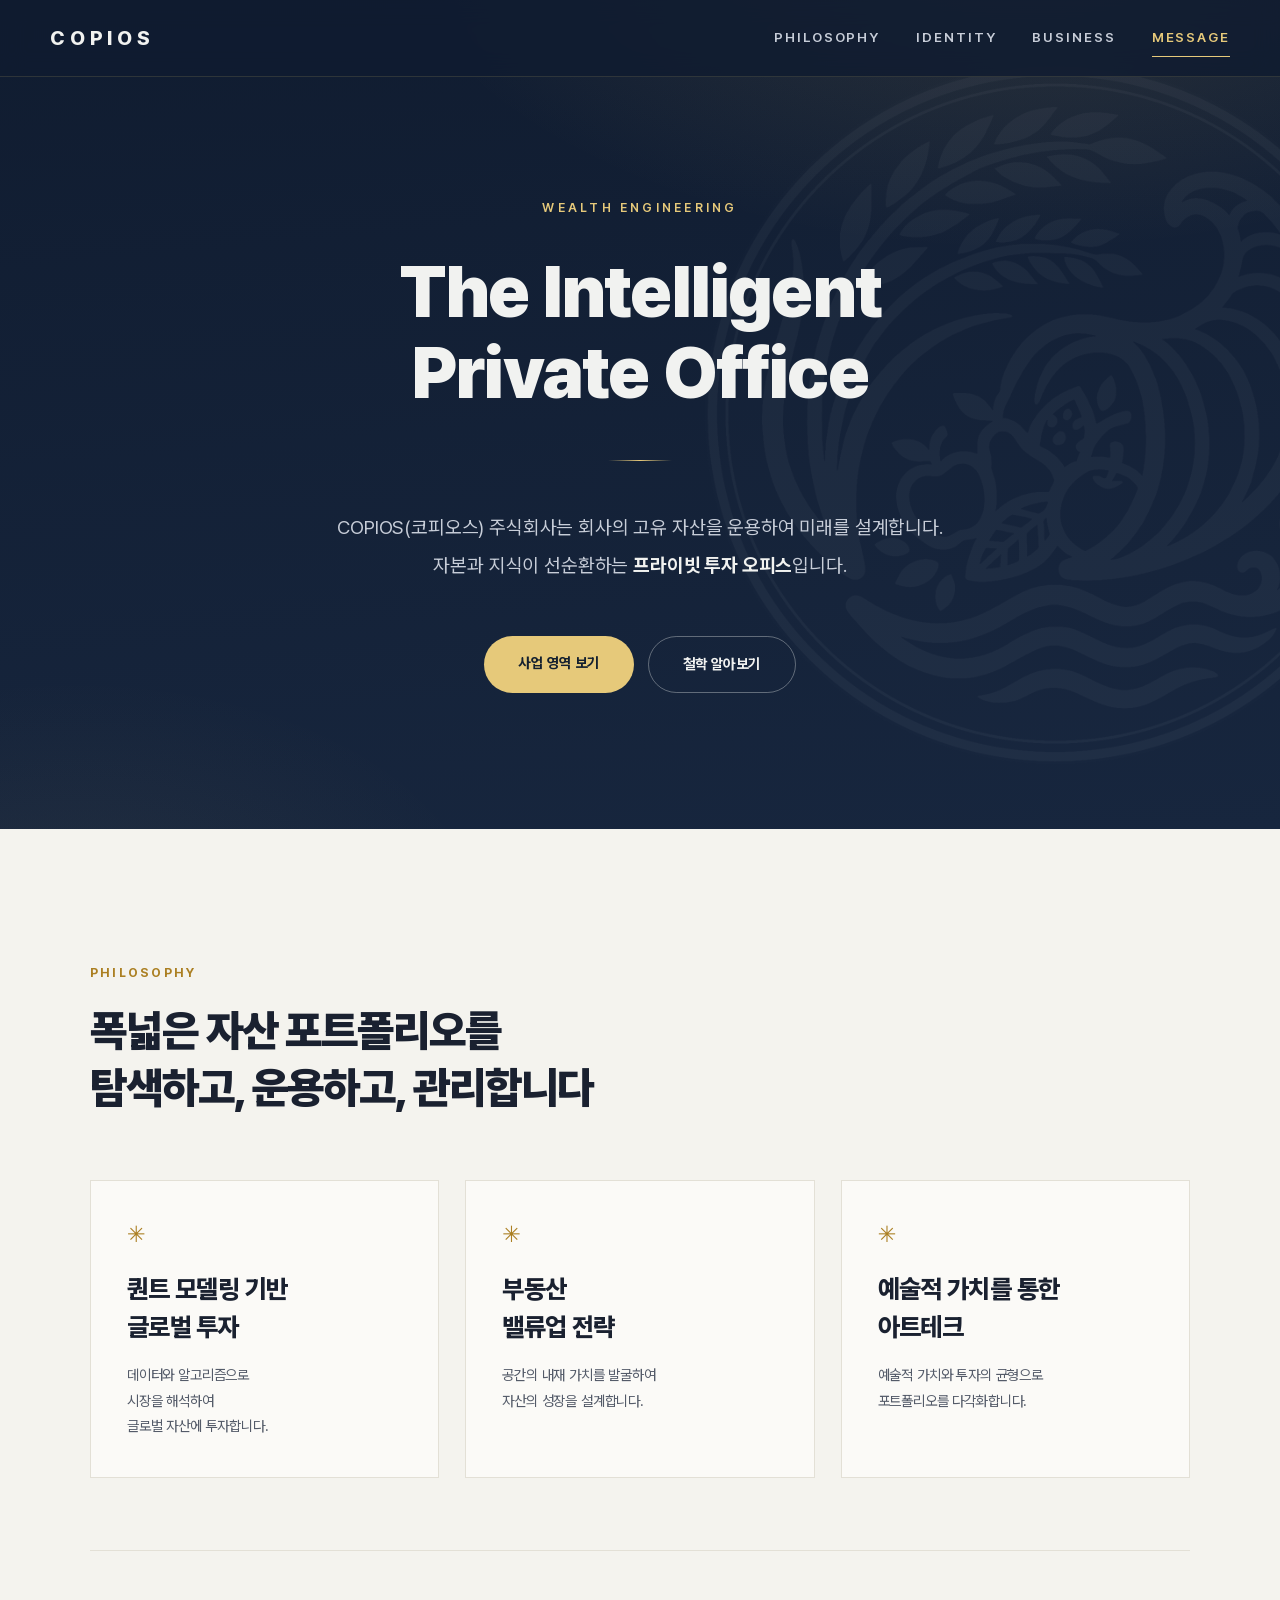
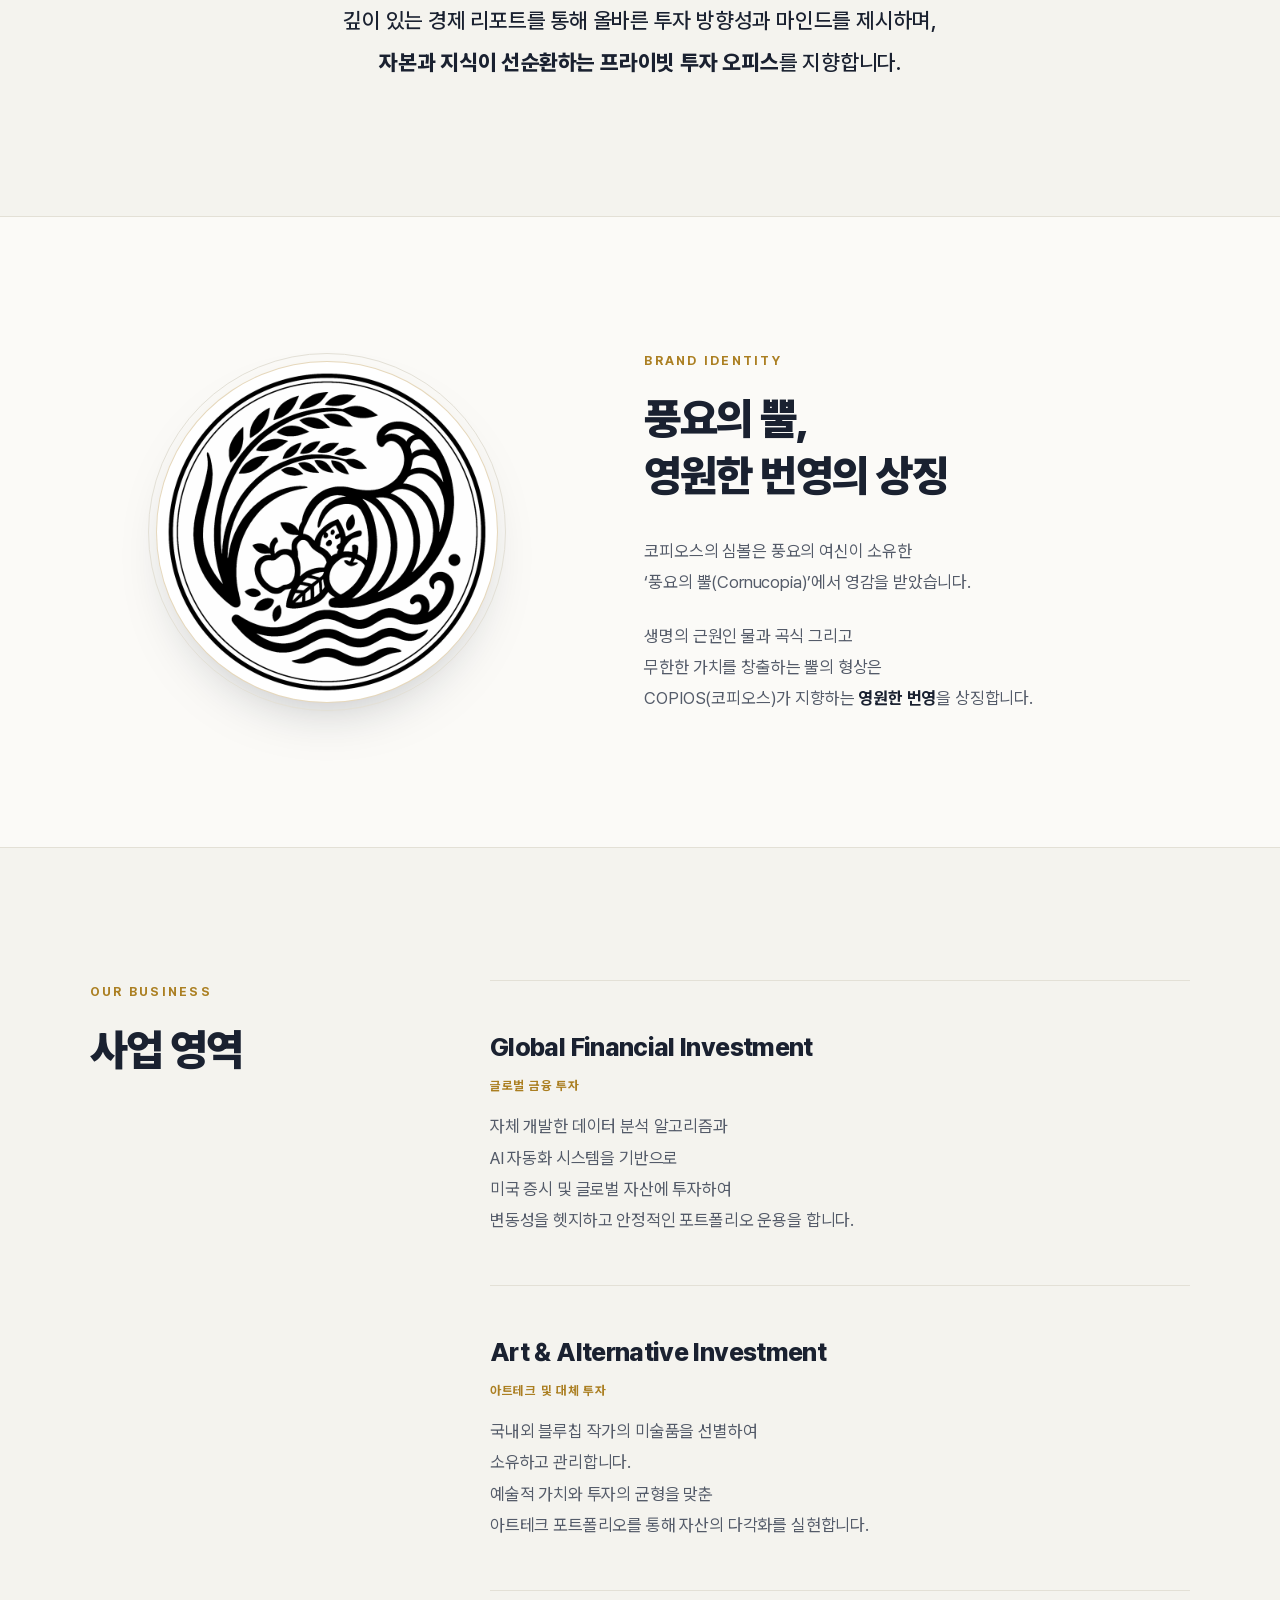
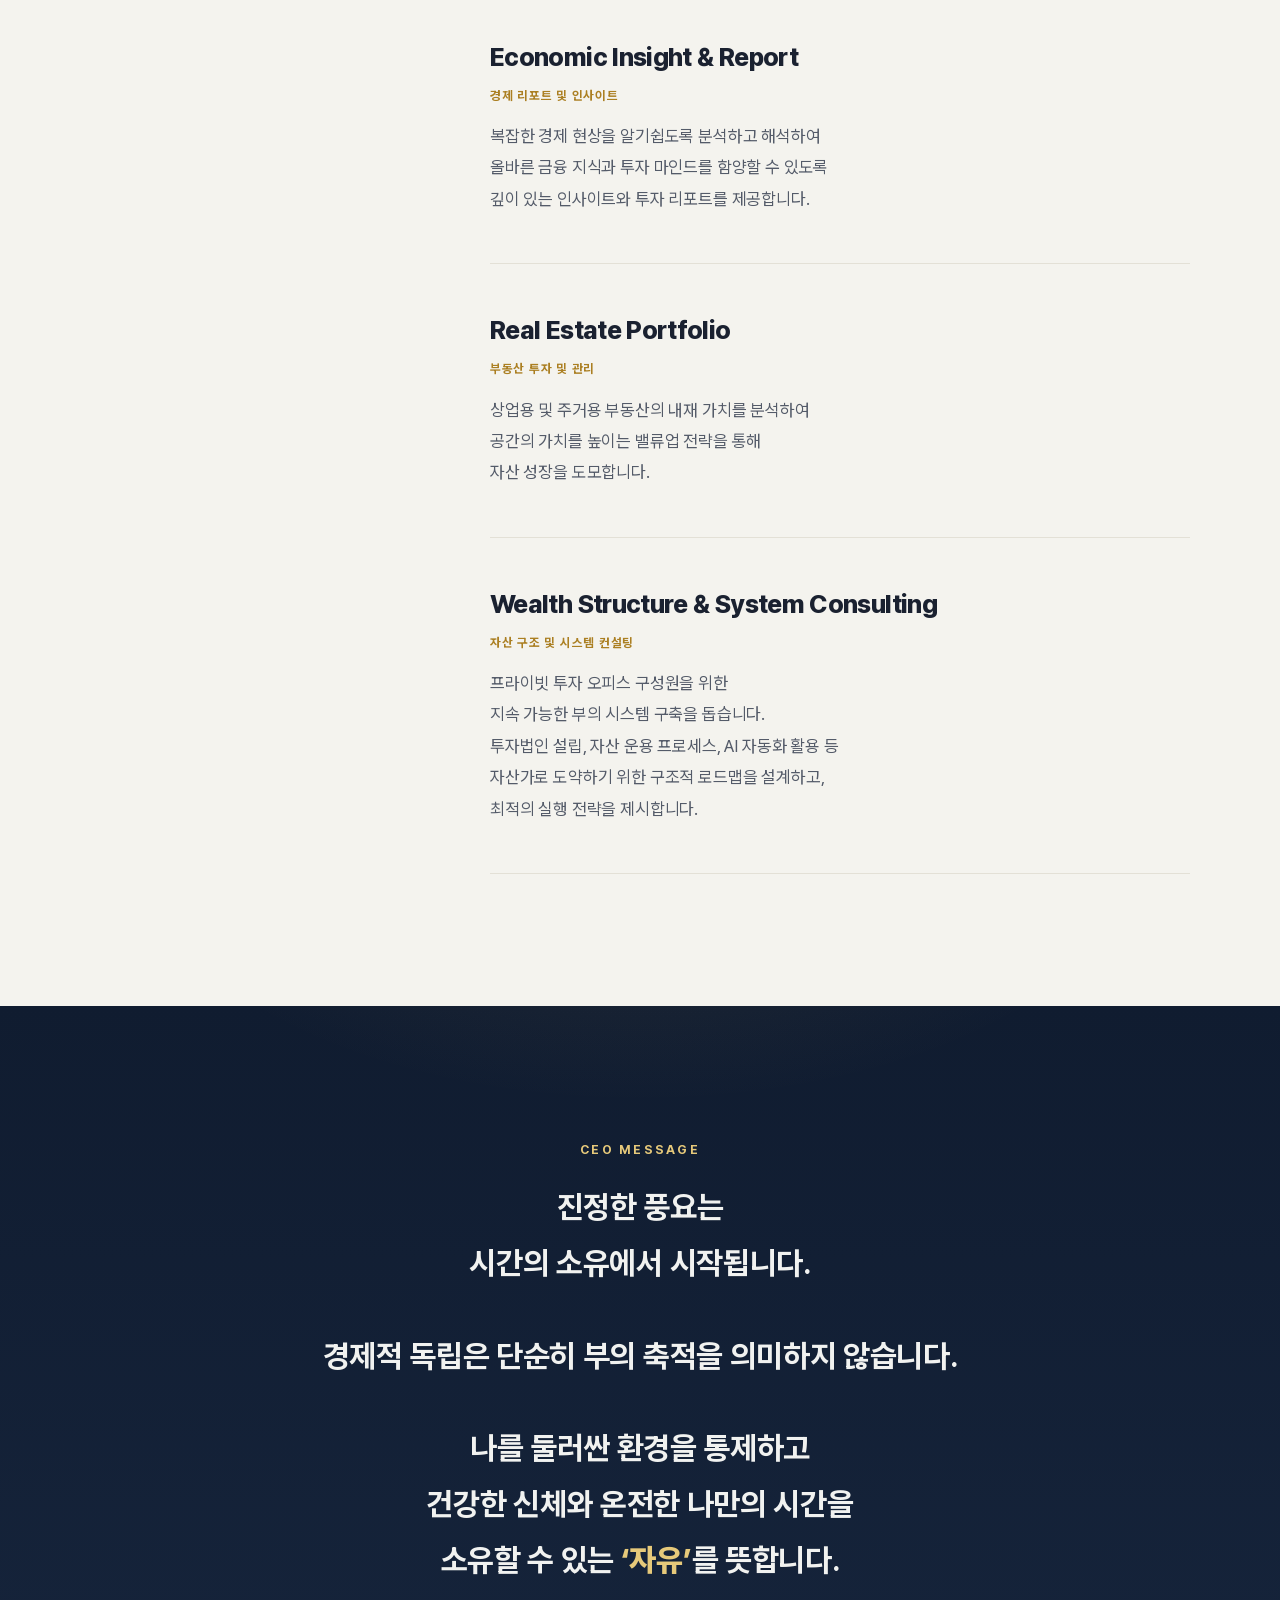
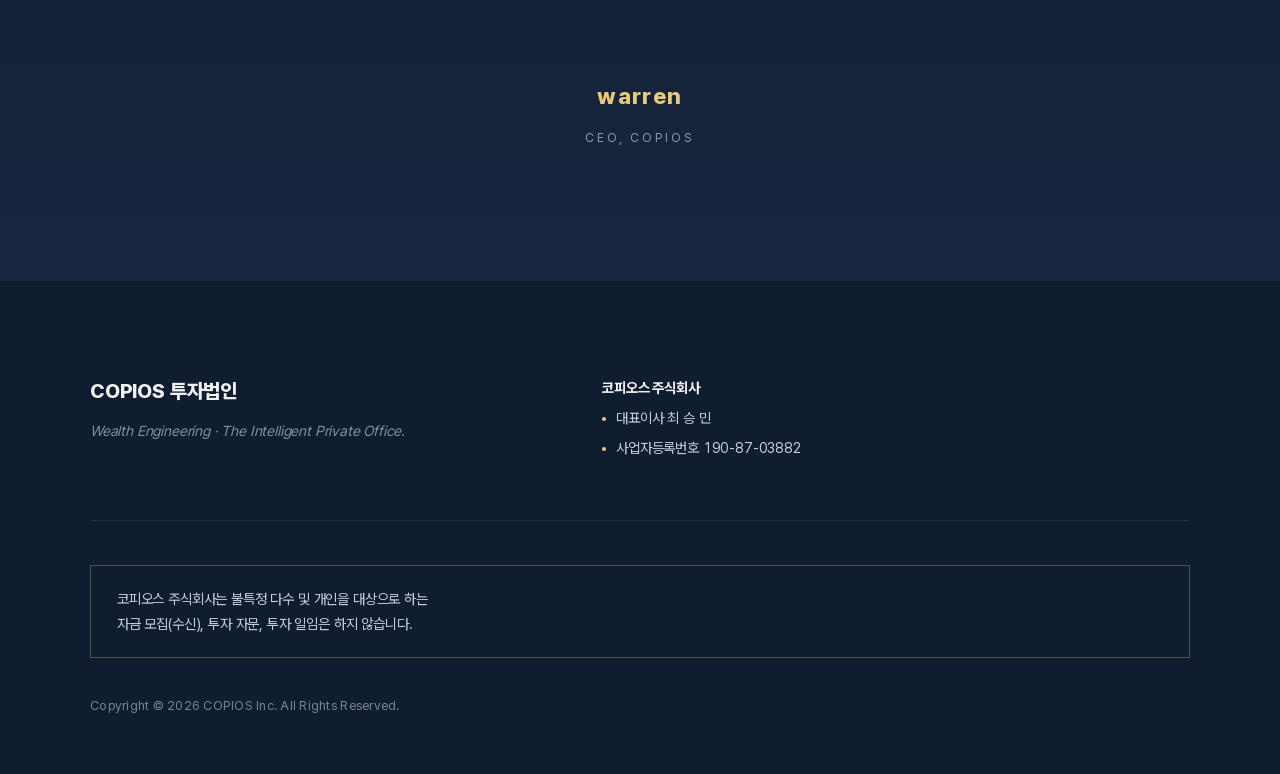
==== commit fbb56714: "링크 공유 카드·정규 주소·조직 정보 추가" ====
--- a/index.html
+++ b/index.html
@@ -6,10 +6,30 @@
   <meta name="description" content="COPIOS 투자법인 — 자본과 지식이 선순환하는 프라이빗 투자 오피스. The Intelligent Private Office." />
   <meta http-equiv="Content-Security-Policy" content="default-src 'self'; script-src 'self' 'unsafe-inline'; style-src 'self' 'unsafe-inline'; img-src 'self' data:; font-src 'self'; frame-src blob:; object-src 'none'; base-uri 'none'; form-action 'none'" />
   <meta name="referrer" content="strict-origin-when-cross-origin" />
+  <meta name="robots" content="index, follow, max-image-preview:large" />
   <title>COPIOS 투자법인 — The Intelligent Private Office</title>
+  <link rel="canonical" href="https://copios.co.kr/" />
+  <meta property="og:type" content="website" />
+  <meta property="og:site_name" content="COPIOS 투자법인" />
+  <meta property="og:title" content="COPIOS 투자법인 — The Intelligent Private Office" />
+  <meta property="og:description" content="COPIOS(코피오스) 주식회사는 회사의 고유 자산을 운용하여 미래를 설계합니다. 자본과 지식이 선순환하는 프라이빗 투자 오피스입니다." />
+  <meta property="og:url" content="https://copios.co.kr/" />
+  <meta property="og:locale" content="ko_KR" />
+  <meta property="og:image" content="https://copios.co.kr/assets/og.jpg" />
+  <meta property="og:image:type" content="image/jpeg" />
+  <meta property="og:image:width" content="1200" />
+  <meta property="og:image:height" content="630" />
+  <meta property="og:image:alt" content="COPIOS — The Intelligent Private Office" />
+  <meta name="twitter:card" content="summary_large_image" />
+  <meta name="twitter:title" content="COPIOS 투자법인 — The Intelligent Private Office" />
+  <meta name="twitter:description" content="자본과 지식이 선순환하는 프라이빗 투자 오피스." />
+  <meta name="twitter:image" content="https://copios.co.kr/assets/og.jpg" />
   <link rel="icon" href="assets/logo.png" />
   <link rel="stylesheet" href="assets/fonts/pretendard/pretendardvariable-dynamic-subset.css" />
   <link rel="stylesheet" href="css/style.css" />
+  <script type="application/ld+json">
+  {"@context":"https://schema.org","@type":"Organization","@id":"https://copios.co.kr/#org","name":"코피오스 주식회사","alternateName":["COPIOS","COPIOS Inc.","코피오스 투자법인"],"url":"https://copios.co.kr/","logo":{"@type":"ImageObject","url":"https://copios.co.kr/assets/logo.png","width":800,"height":800},"image":"https://copios.co.kr/assets/og.jpg","slogan":"The Intelligent Private Office","description":"COPIOS(코피오스) 주식회사는 회사의 고유 자산을 운용하여 미래를 설계합니다. 자본과 지식이 선순환하는 프라이빗 투자 오피스입니다.","taxID":"190-87-03882","address":{"@type":"PostalAddress","addressCountry":"KR"},"knowsLanguage":["ko","en"]}
+  </script>
 </head>
 <body>
 
--- a/css/style.css
+++ b/css/style.css
@@ -207,11 +207,10 @@
   transform: translateY(-50%);
   width: 78vmin;
   height: 78vmin;
-  background: image-set(url("../assets/hero-bg.webp") type("image/webp"),
-    url("../assets/logo.png")) center / contain no-repeat;
+  background: url("../assets/logo.png") center / contain no-repeat;
   filter: invert(1);
   mix-blend-mode: screen;
-  opacity: 0.05;
+  opacity: 0.04;
   pointer-events: none;
 }
 .hero-inner { position: relative; z-index: 1; }
@@ -527,6 +526,11 @@
   .brand-name { font-size: 1.2rem; }
   .br-wide { display: none; }
   .br-narrow { display: inline; }
+  .hero::before {
+    right: -62vw;
+    width: 112vw;
+    height: 112vw;
+  }
 }
 
 .pw-modal {
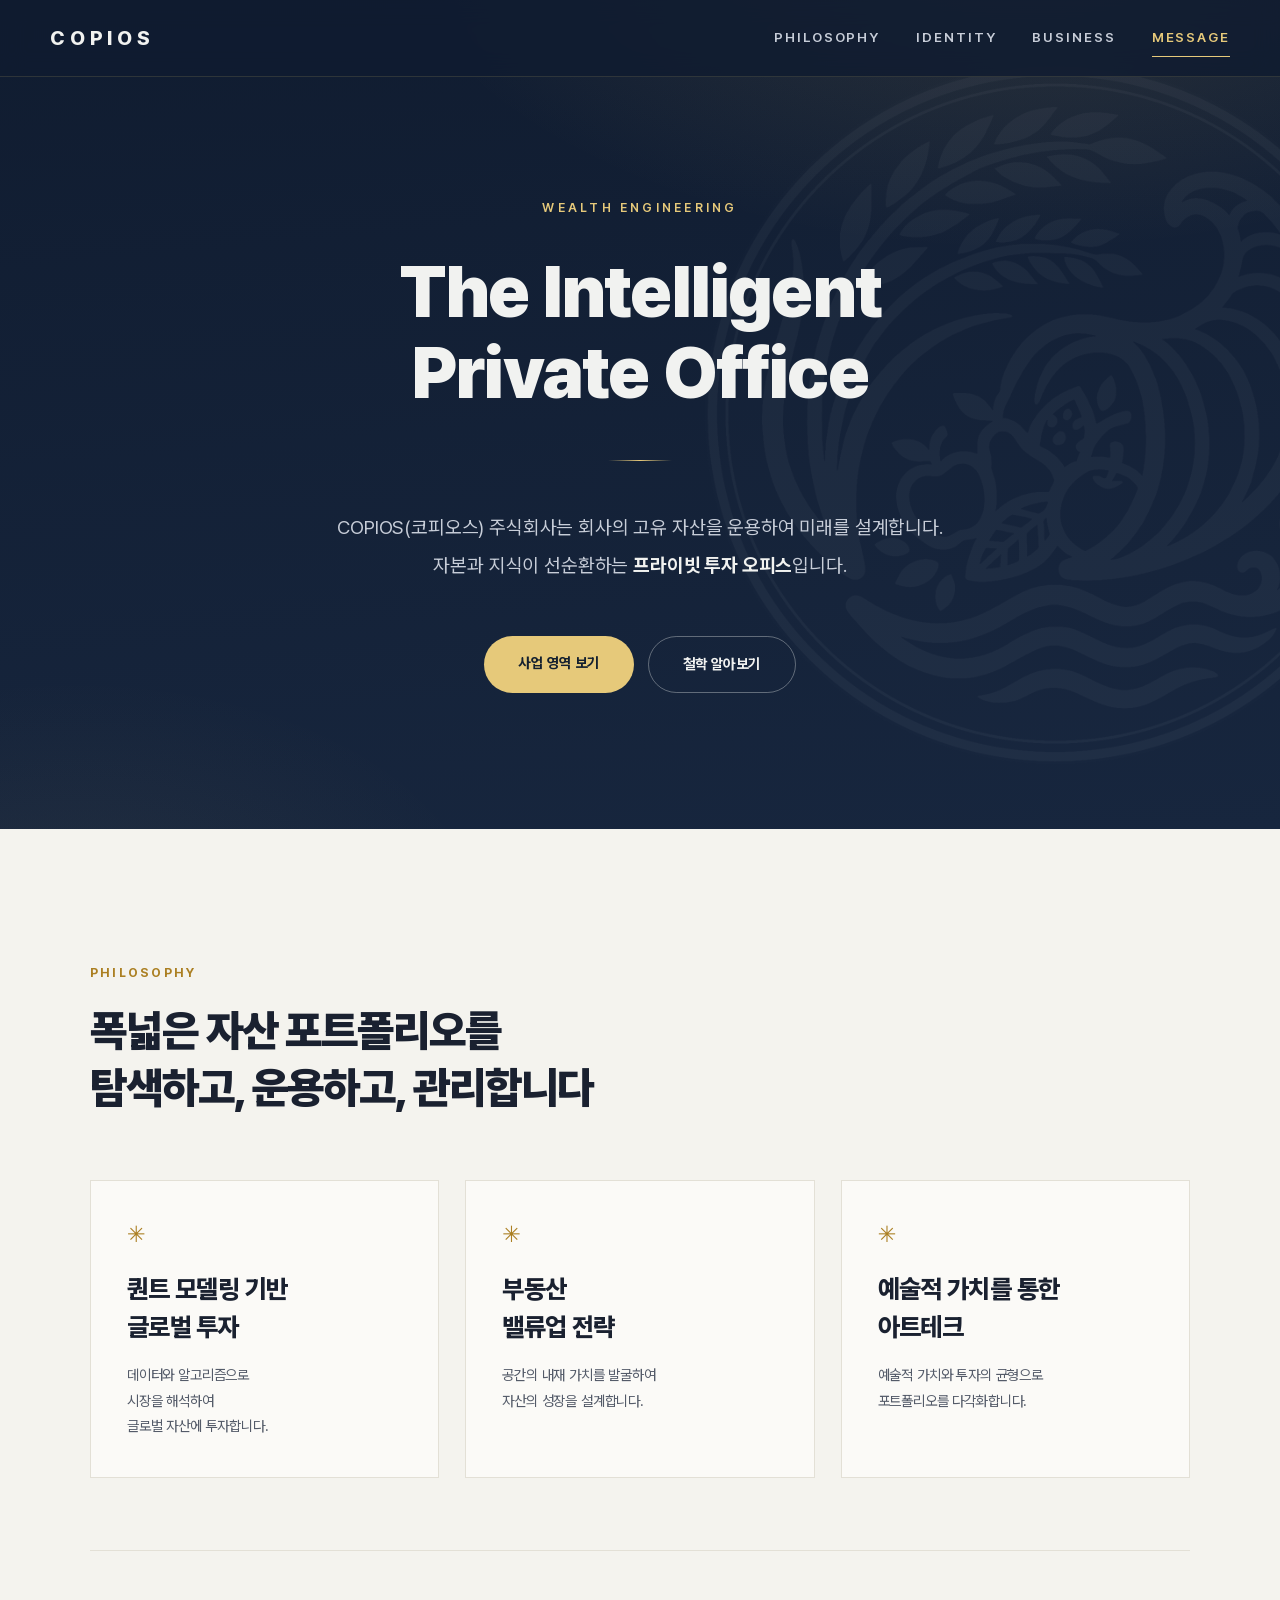
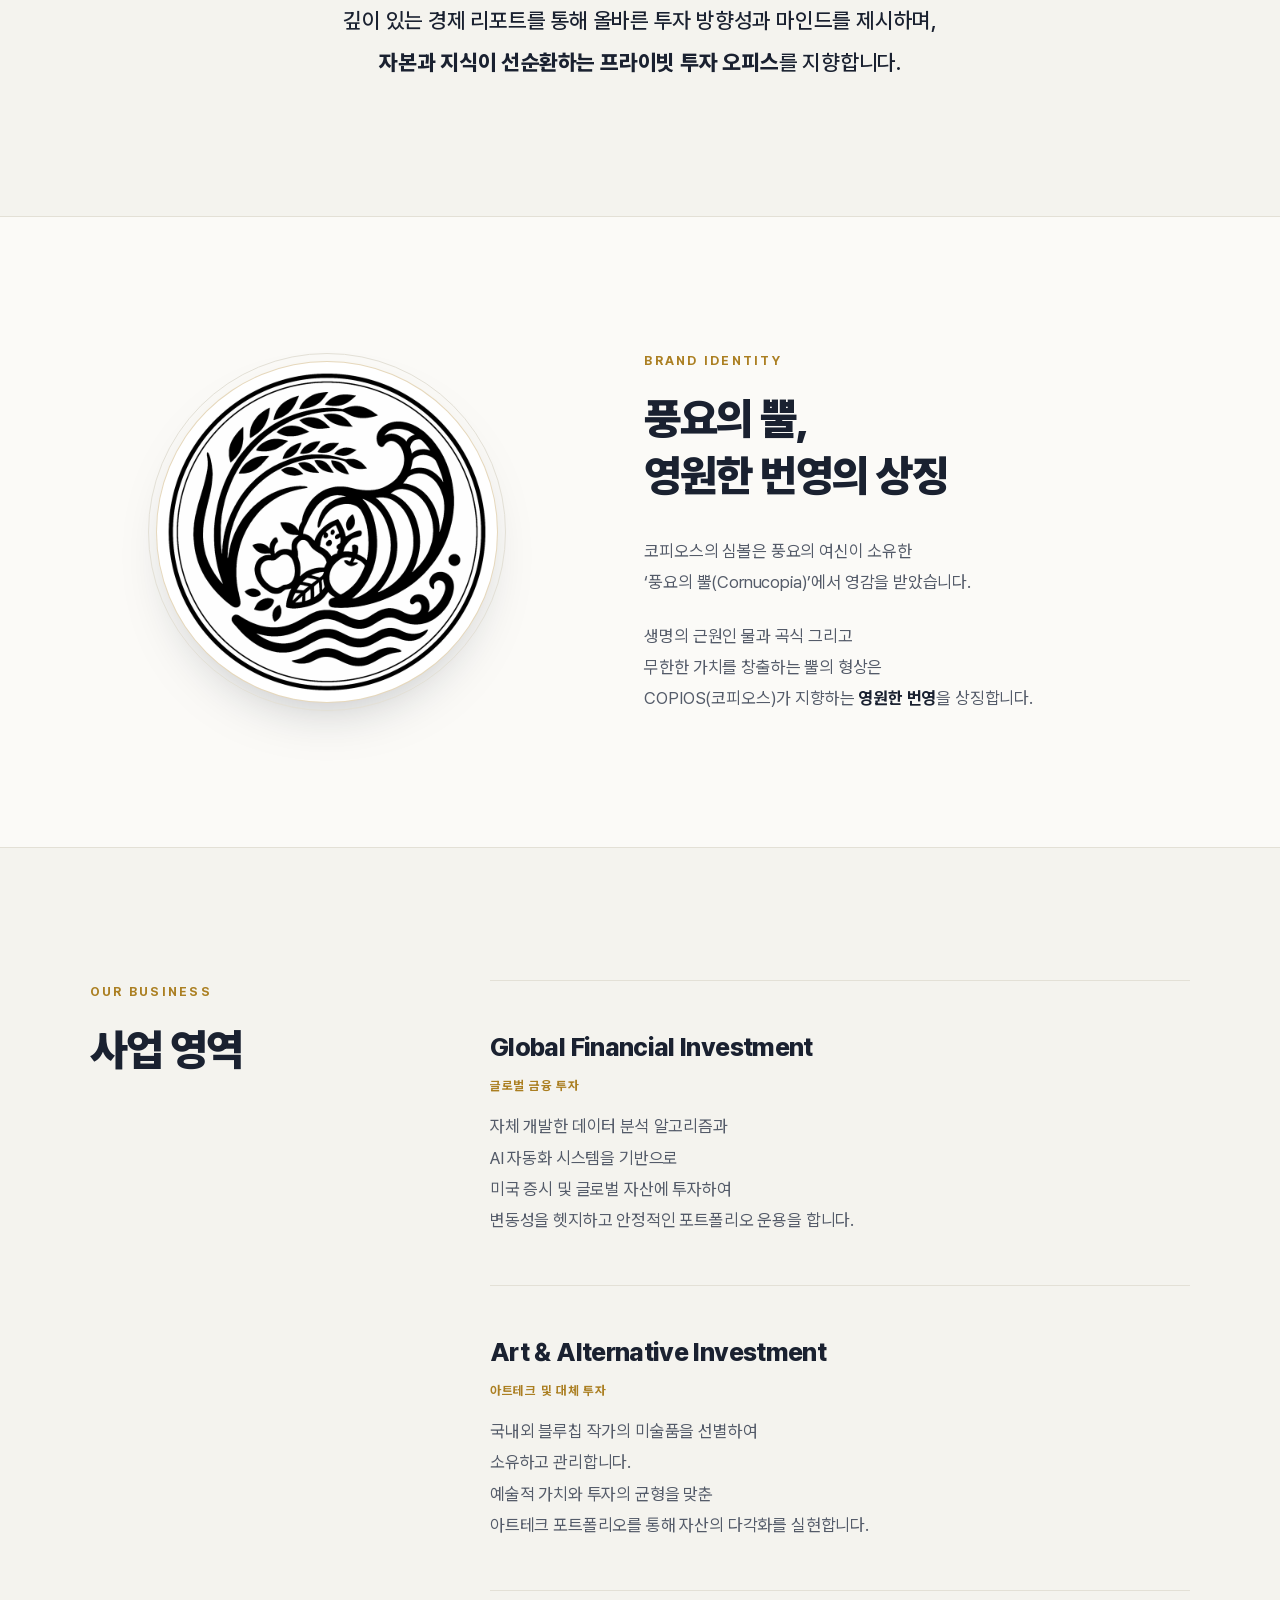
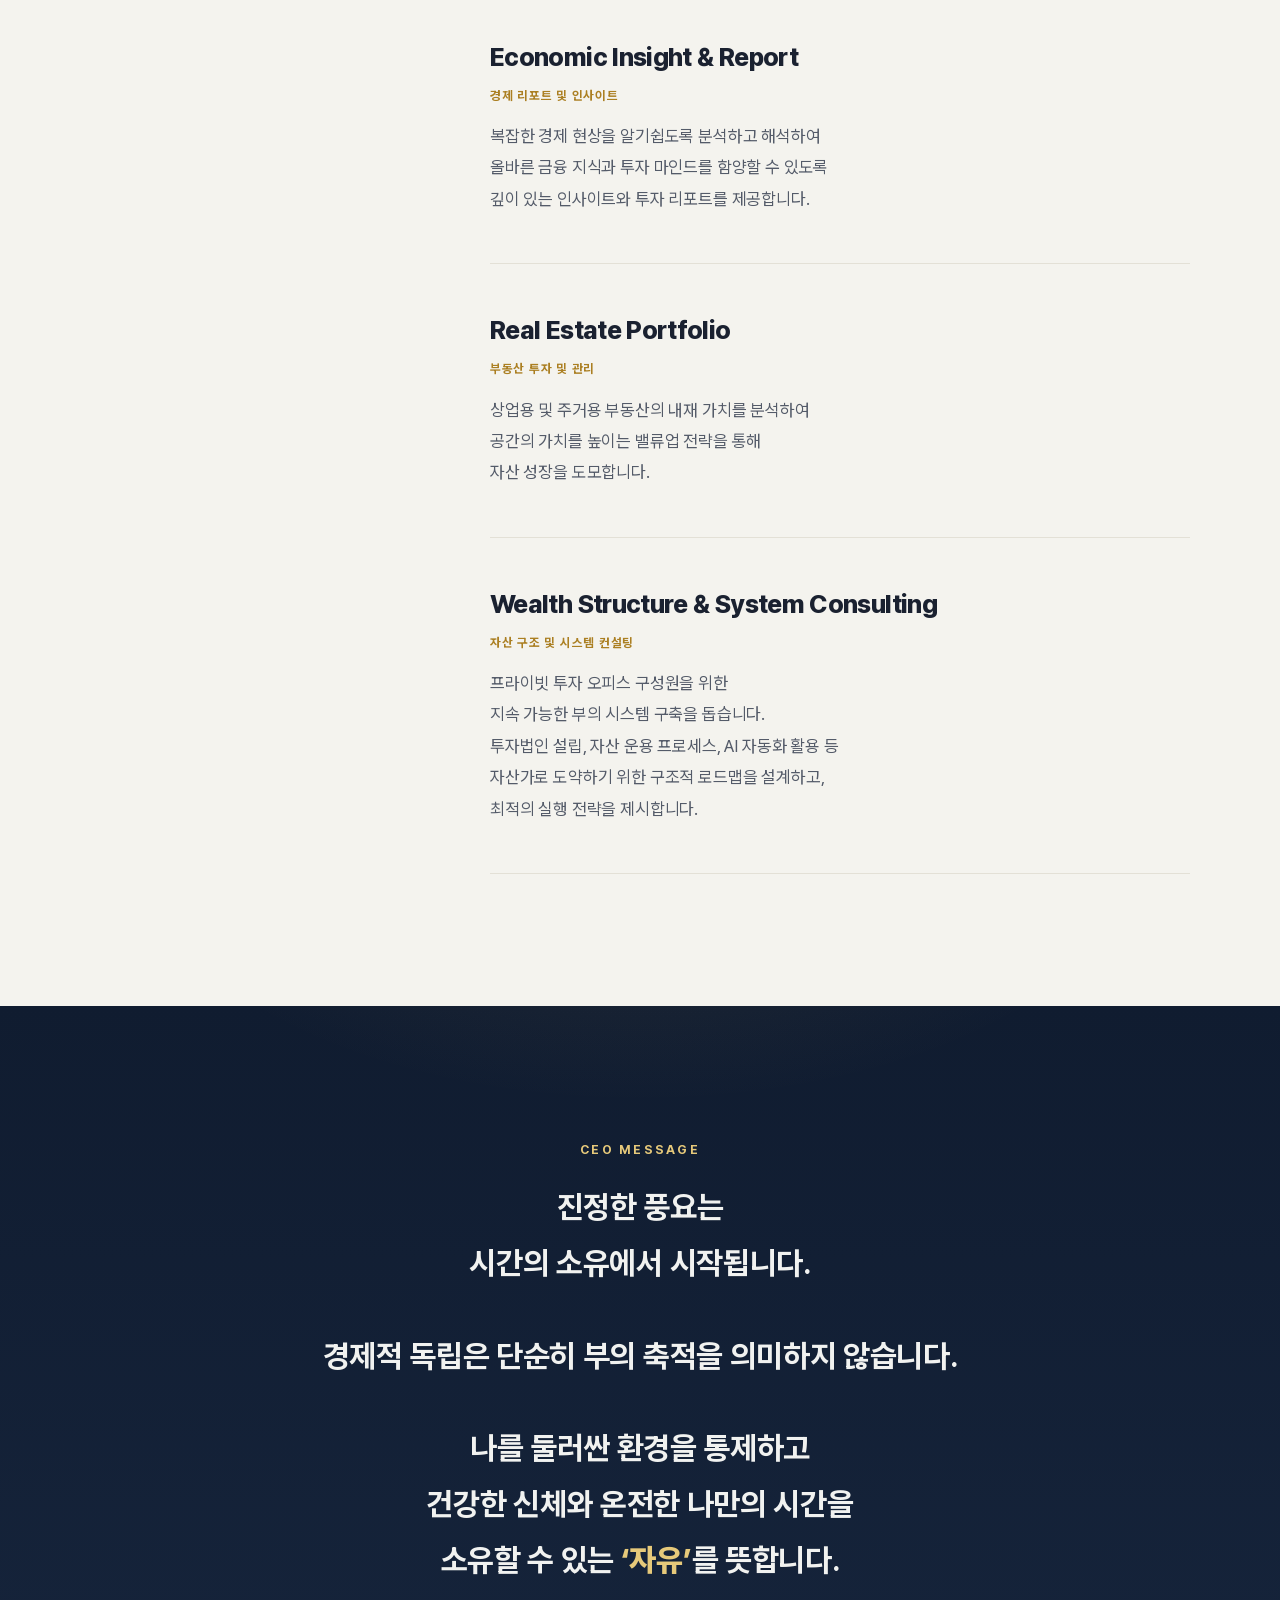
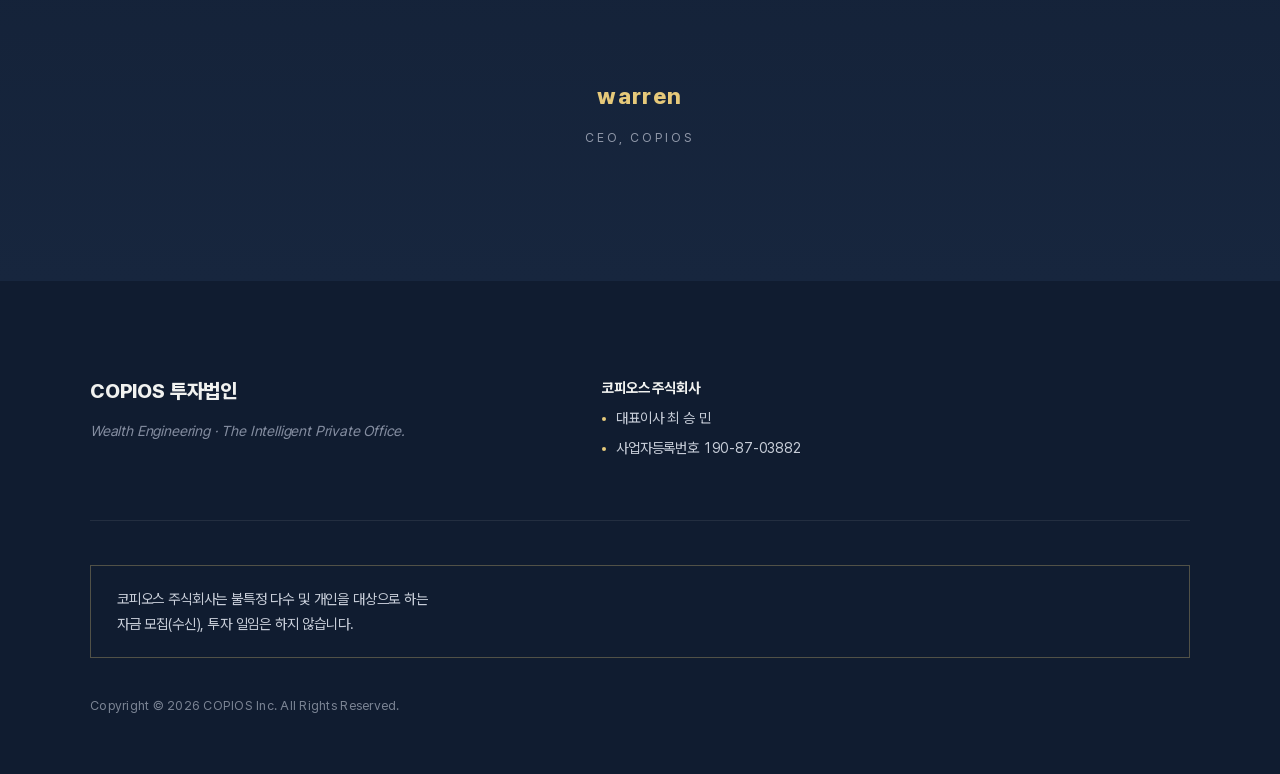
==== commit 4e83bf3f: "푸터 안내 문구 수정 Co-Authored-By: Claude Fable 5.1 <noreply@anthropic.com> Claude-Session: https://claude." ====
--- a/index.html
+++ b/index.html
@@ -4,9 +4,10 @@
   <meta charset="UTF-8" />
   <meta name="viewport" content="width=device-width, initial-scale=1.0" />
   <meta name="description" content="COPIOS 투자법인 — 자본과 지식이 선순환하는 프라이빗 투자 오피스. The Intelligent Private Office." />
-  <meta http-equiv="Content-Security-Policy" content="default-src 'self'; script-src 'self' 'unsafe-inline'; style-src 'self' 'unsafe-inline'; img-src 'self' data:; font-src 'self'; frame-src blob:; object-src 'none'; base-uri 'none'; form-action 'none'" />
+  <meta http-equiv="Content-Security-Policy" content="default-src 'self'; script-src 'self' 'unsafe-inline'; style-src 'self' 'unsafe-inline'; img-src 'self' data:; font-src 'self' data:; frame-src blob:; object-src 'none'; base-uri 'none'; form-action 'none'" />
   <meta name="referrer" content="strict-origin-when-cross-origin" />
   <meta name="robots" content="index, follow, max-image-preview:large" />
+  <meta name="theme-color" content="#101c30" />
   <title>COPIOS 투자법인 — The Intelligent Private Office</title>
   <link rel="canonical" href="https://copios.co.kr/" />
   <meta property="og:type" content="website" />
@@ -25,6 +26,7 @@
   <meta name="twitter:description" content="자본과 지식이 선순환하는 프라이빗 투자 오피스." />
   <meta name="twitter:image" content="https://copios.co.kr/assets/og.jpg" />
   <link rel="icon" href="assets/logo.png" />
+  <link rel="apple-touch-icon" href="assets/touch-icon.png" />
   <link rel="stylesheet" href="assets/fonts/pretendard/pretendardvariable-dynamic-subset.css" />
   <link rel="stylesheet" href="css/style.css" />
   <script type="application/ld+json">
@@ -242,7 +244,7 @@
       </div>
       <p class="footer-disclaimer">
         코피오스 주식회사는 불특정 다수 및 개인을 대상으로 하는<br class="br-wide" />
-        자금 모집(수신), 투자 자문, 투자 일임은 하지 않습니다.
+        자금 모집(수신), 투자 일임은 하지 않습니다.
       </p>
       <p class="footer-copy">Copyright © <span id="year">2026</span> COPIOS Inc. All Rights Reserved.</p>
     </div>
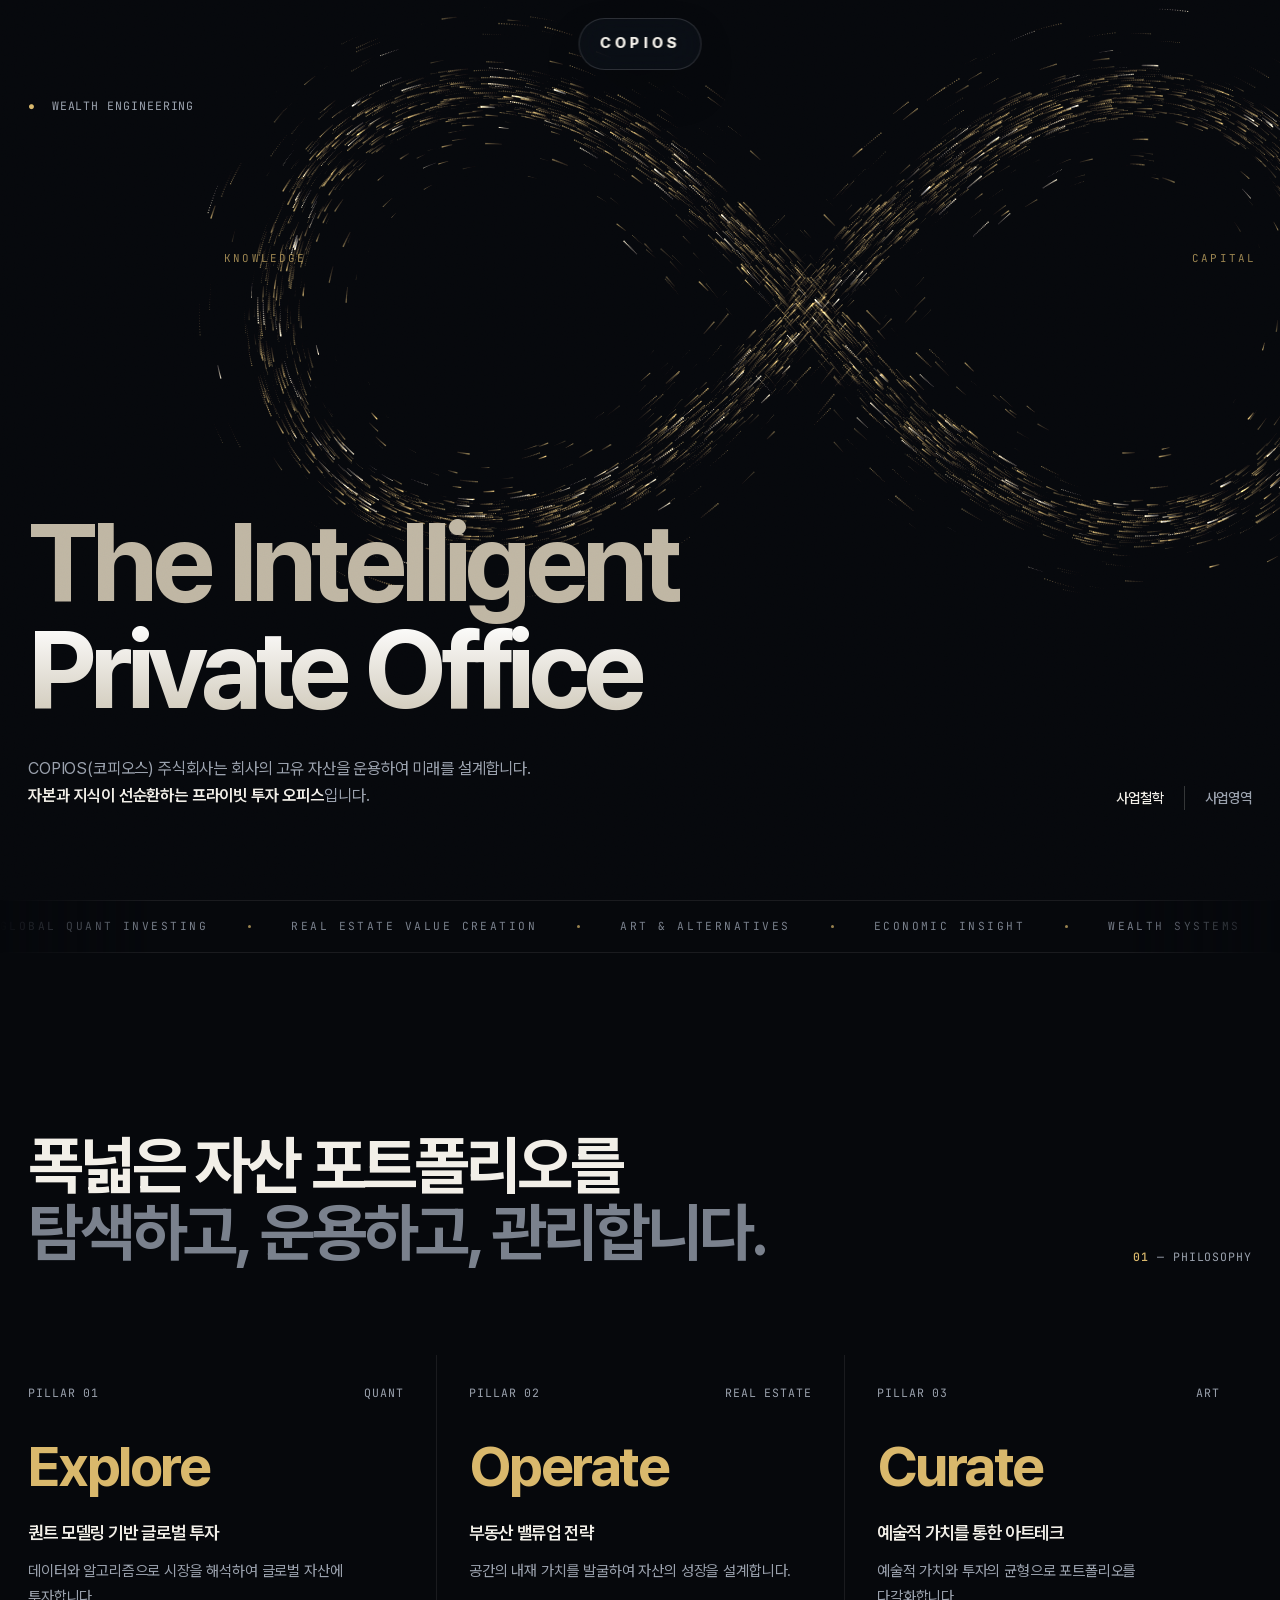
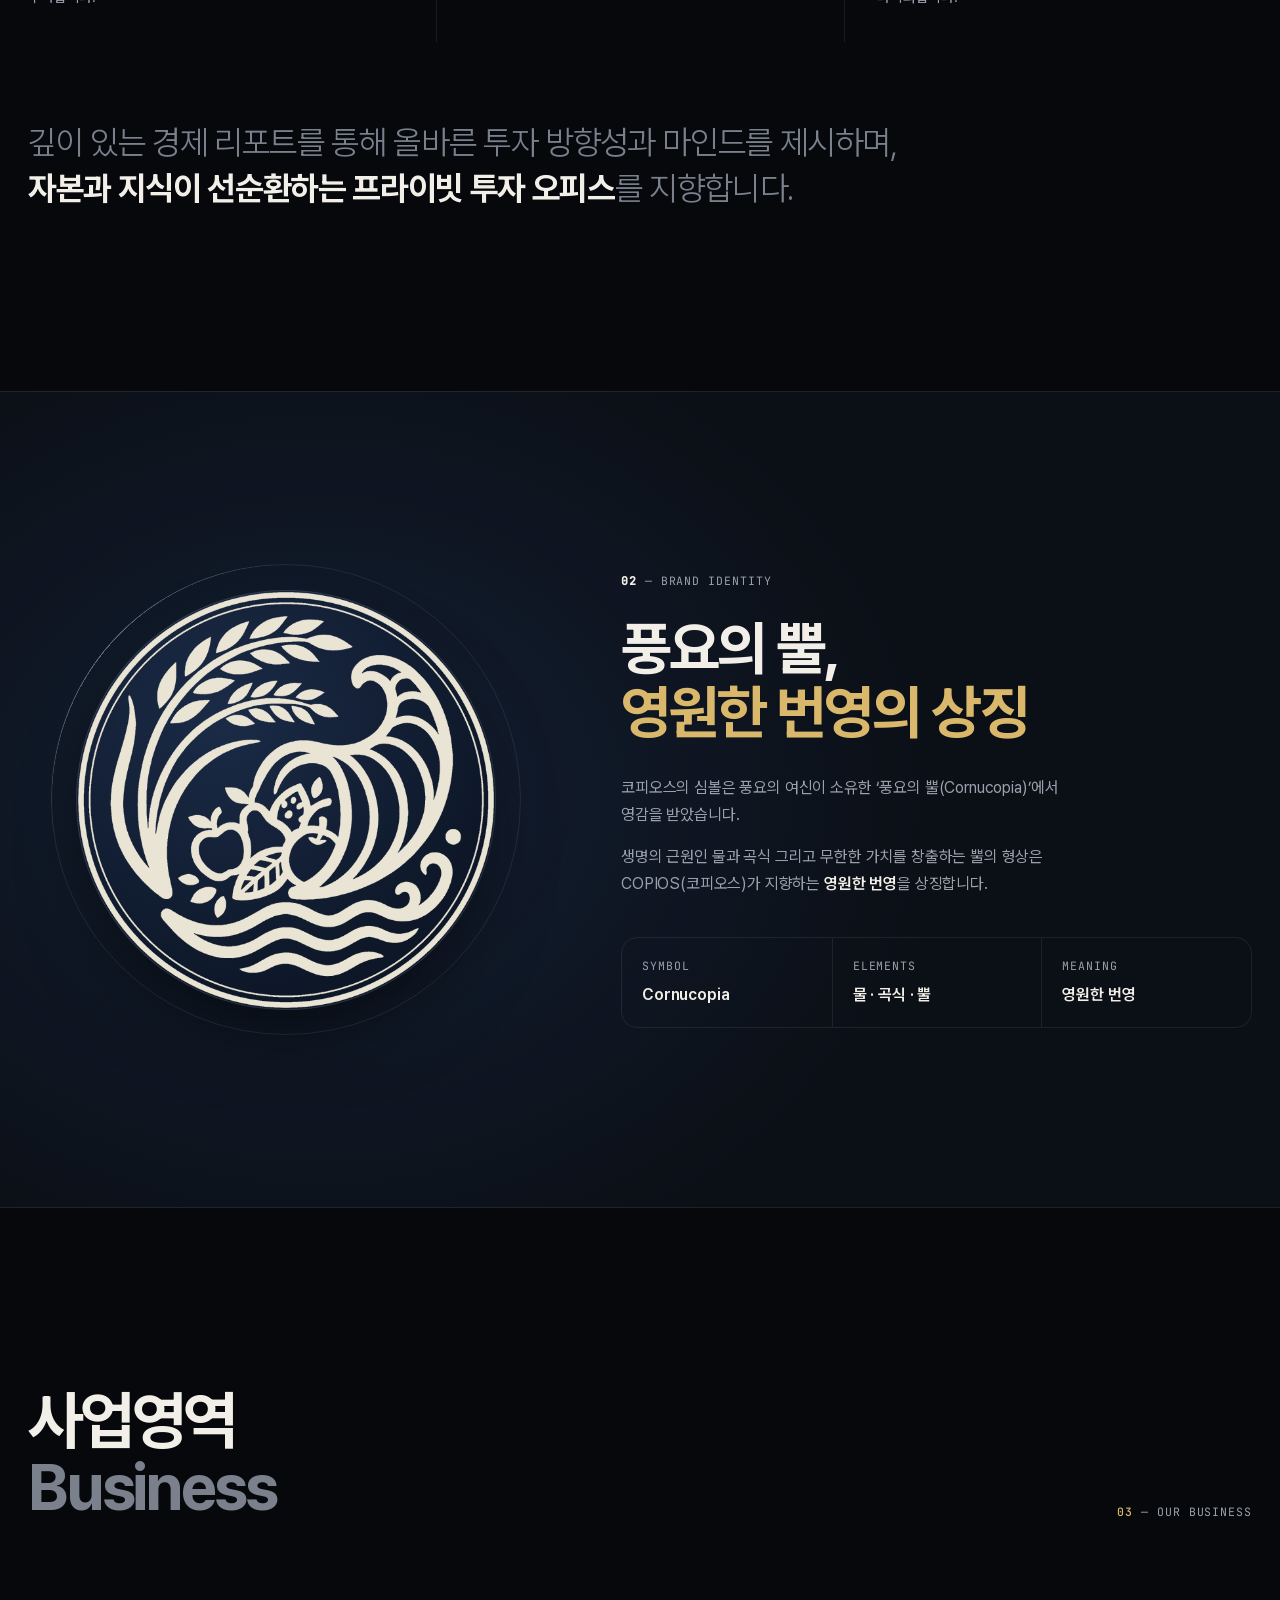
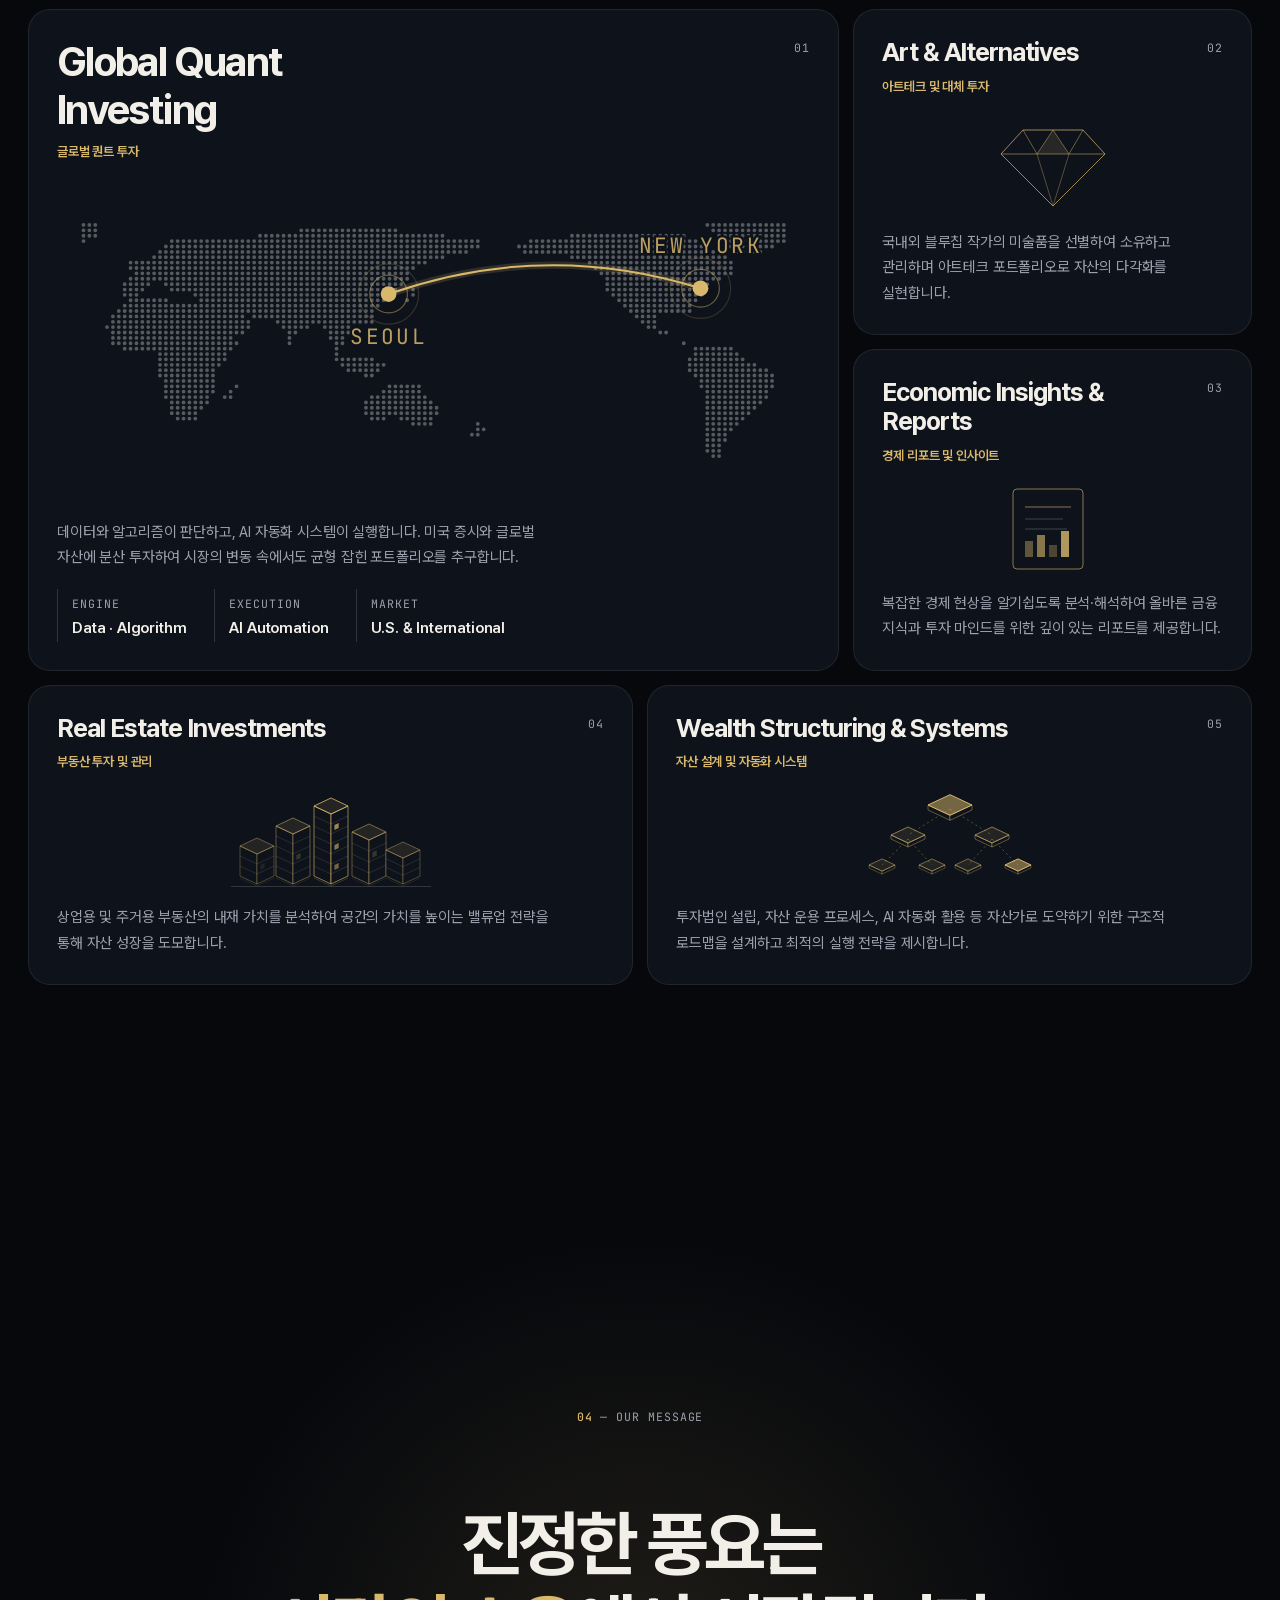
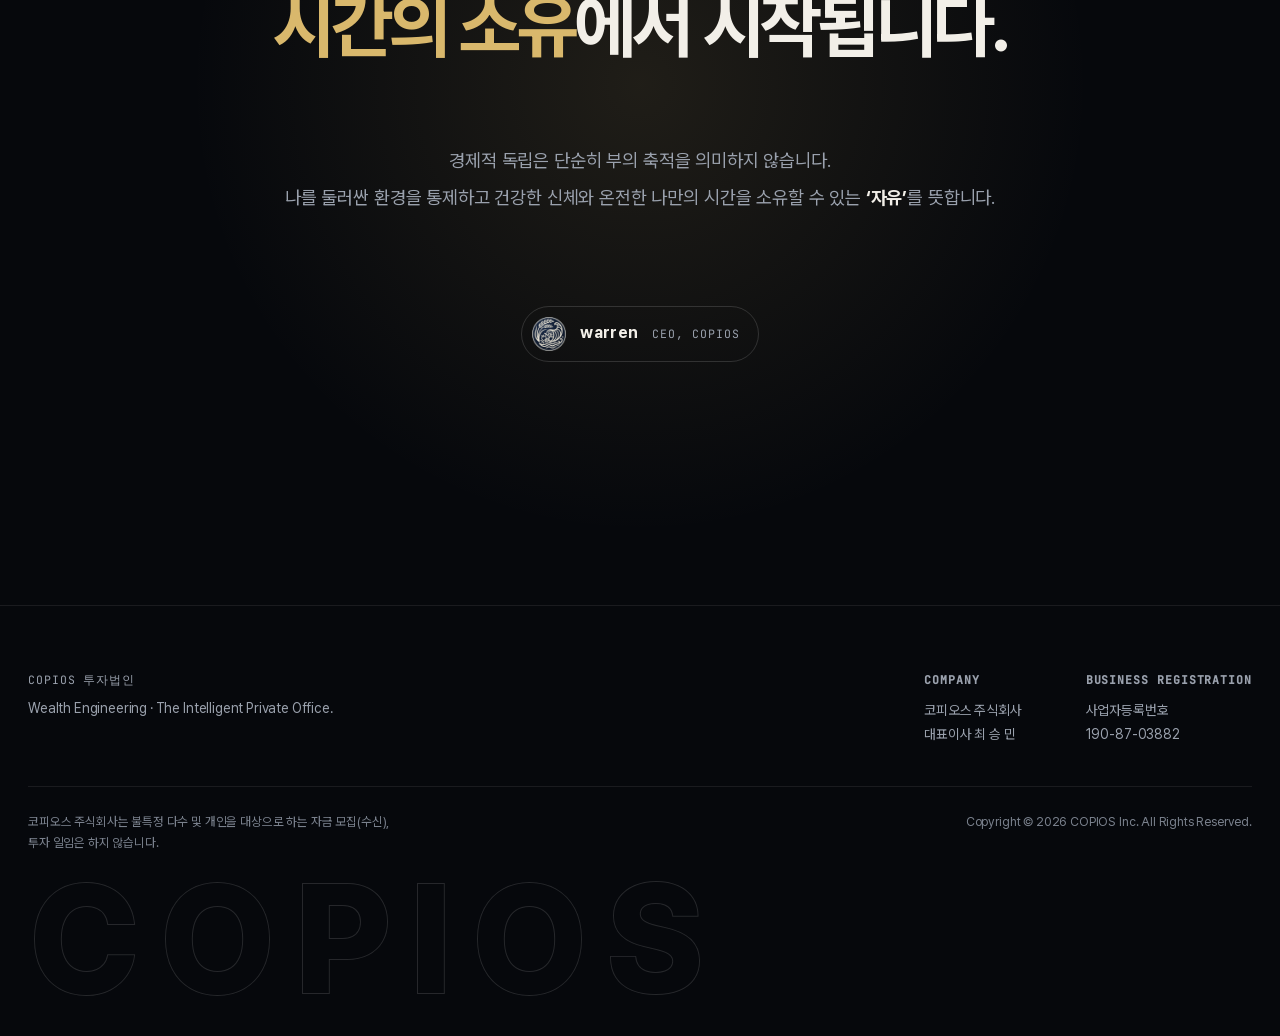
==== commit bdde2d46: "chore: auto-encrypt presentation decks (gold@e996f75)" ====
--- a/index.html
+++ b/index.html
@@ -7,248 +7,160 @@
   <meta http-equiv="Content-Security-Policy" content="default-src 'self'; script-src 'self' 'unsafe-inline'; style-src 'self' 'unsafe-inline'; img-src 'self' data:; font-src 'self' data:; frame-src blob:; object-src 'none'; base-uri 'none'; form-action 'none'" />
   <meta name="referrer" content="strict-origin-when-cross-origin" />
   <meta name="robots" content="index, follow, max-image-preview:large" />
-  <meta name="theme-color" content="#101c30" />
+  <meta name="theme-color" content="#06080c" />
   <title>COPIOS 투자법인 — The Intelligent Private Office</title>
   <link rel="canonical" href="https://copios.co.kr/" />
   <meta property="og:type" content="website" />
   <meta property="og:site_name" content="COPIOS 투자법인" />
-  <meta property="og:title" content="COPIOS 투자법인 — The Intelligent Private Office" />
-  <meta property="og:description" content="COPIOS(코피오스) 주식회사는 회사의 고유 자산을 운용하여 미래를 설계합니다. 자본과 지식이 선순환하는 프라이빗 투자 오피스입니다." />
+  <meta property="og:title" content="COPIOS 투자법인" />
+  <meta property="og:description" content="자본과 지식이 선순환하는 프라이빗 투자 오피스" />
   <meta property="og:url" content="https://copios.co.kr/" />
   <meta property="og:locale" content="ko_KR" />
-  <meta property="og:image" content="https://copios.co.kr/assets/og.jpg" />
+  <meta property="og:image" content="https://copios.co.kr/assets/og3.jpg" />
   <meta property="og:image:type" content="image/jpeg" />
   <meta property="og:image:width" content="1200" />
   <meta property="og:image:height" content="630" />
   <meta property="og:image:alt" content="COPIOS — The Intelligent Private Office" />
   <meta name="twitter:card" content="summary_large_image" />
-  <meta name="twitter:title" content="COPIOS 투자법인 — The Intelligent Private Office" />
-  <meta name="twitter:description" content="자본과 지식이 선순환하는 프라이빗 투자 오피스." />
-  <meta name="twitter:image" content="https://copios.co.kr/assets/og.jpg" />
+  <meta name="twitter:title" content="COPIOS 투자법인" />
+  <meta name="twitter:description" content="자본과 지식이 선순환하는 프라이빗 투자 오피스" />
+  <meta name="twitter:image" content="https://copios.co.kr/assets/og3.jpg" />
   <link rel="icon" href="assets/logo.png" />
   <link rel="apple-touch-icon" href="assets/touch-icon.png" />
   <link rel="stylesheet" href="assets/fonts/pretendard/pretendardvariable-dynamic-subset.css" />
   <link rel="stylesheet" href="css/style.css" />
   <script type="application/ld+json">
-  {"@context":"https://schema.org","@type":"Organization","@id":"https://copios.co.kr/#org","name":"코피오스 주식회사","alternateName":["COPIOS","COPIOS Inc.","코피오스 투자법인"],"url":"https://copios.co.kr/","logo":{"@type":"ImageObject","url":"https://copios.co.kr/assets/logo.png","width":800,"height":800},"image":"https://copios.co.kr/assets/og.jpg","slogan":"The Intelligent Private Office","description":"COPIOS(코피오스) 주식회사는 회사의 고유 자산을 운용하여 미래를 설계합니다. 자본과 지식이 선순환하는 프라이빗 투자 오피스입니다.","taxID":"190-87-03882","address":{"@type":"PostalAddress","addressCountry":"KR"},"knowsLanguage":["ko","en"]}
+  {"@context":"https://schema.org","@type":"Organization","@id":"https://copios.co.kr/#org","name":"코피오스 주식회사","alternateName":["COPIOS","COPIOS Inc.","코피오스 투자법인"],"url":"https://copios.co.kr/","logo":{"@type":"ImageObject","url":"https://copios.co.kr/assets/logo.png","width":800,"height":800},"image":"https://copios.co.kr/assets/og3.jpg","slogan":"The Intelligent Private Office","description":"COPIOS(코피오스) 주식회사는 회사의 고유 자산을 운용하여 미래를 설계합니다. 자본과 지식이 선순환하는 프라이빗 투자 오피스입니다.","taxID":"190-87-03882","address":{"@type":"PostalAddress","addressCountry":"KR"},"knowsLanguage":["ko","en"]}
   </script>
 </head>
 <body>
 
-  <header class="site-header" id="header">
-    <div class="header-inner">
-      <a href="#top" class="brand">
-        <span class="brand-name">COPIOS</span>
-      </a>
-      <nav class="nav-desktop" aria-label="주 메뉴">
-        <a href="#philosophy">Philosophy</a>
-        <a href="#identity">Identity</a>
-        <a href="#business">Business</a>
-        <a href="#message">Message</a>
-      </nav>
-      <button class="menu-toggle" id="menuToggle" aria-label="메뉴 열기" aria-expanded="false">
-        <span></span><span></span>
-      </button>
-    </div>
-    <nav class="nav-mobile" id="navMobile" aria-label="모바일 메뉴">
-      <a href="#philosophy">Philosophy</a>
-      <a href="#identity">Identity</a>
-      <a href="#business">Business</a>
-      <a href="#message">Message</a>
-    </nav>
-  </header>
+<div class="grain" aria-hidden="true"></div>
 
-  <main id="top">
+<nav class="nav" aria-label="주 메뉴">
+  <a class="brand" href="#top">COPIOS</a>
+  <a class="l" href="#philosophy">Philosophy</a>
+  <a class="l" href="#identity">Identity</a>
+  <a class="l" href="#business">Business</a>
+  <a class="l" href="#message">Message</a>
+</nav>
 
-    <section class="hero">
-      <div class="hero-inner">
-        <p class="hero-eyebrow reveal">Wealth Engineering</p>
-        <h1 class="hero-title reveal">The Intelligent<br />Private Office</h1>
-        <div class="hero-rule reveal" aria-hidden="true"></div>
-        <p class="hero-lede reveal">
-          COPIOS(코피오스) 주식회사는<br class="br-narrow" />
-          회사의 고유 자산을 운용하여 미래를 설계합니다.<br />
-          자본과 지식이 선순환하는<br class="br-narrow" />
-          <strong>프라이빗 투자 오피스</strong>입니다.
-        </p>
-        <div class="hero-actions reveal">
-          <a href="#business" class="btn btn-gold">사업 영역 보기</a>
-          <a href="#philosophy" class="btn btn-line">철학 알아보기</a>
+<main id="top">
+  <section class="hero">
+    <canvas id="cycle" aria-hidden="true"></canvas>
+    <span class="loop-tag" id="tagA" aria-hidden="true">CAPITAL</span>
+    <span class="loop-tag" id="tagB" aria-hidden="true">KNOWLEDGE</span>
+    <div class="hero-top"><div class="w"><span class="mono"><b>●</b>&nbsp; Wealth Engineering</span></div></div>
+    <div class="hero-mid">
+      <div class="w">
+        <h1 class="fx"><span class="a">The Intelligent</span><span class="b">Private Office</span></h1>
+        <div class="hero-row fx">
+          <p>COPIOS(코피오스) 주식회사는 회사의 고유 자산을 운용하여 미래를 설계합니다.<br /><b>자본과 지식이 선순환하는 프라이빗 투자 오피스</b>입니다.</p>
+          <div class="btns"><a class="btn p" href="#philosophy">사업철학</a><a class="btn g" href="#business">사업영역</a></div>
         </div>
       </div>
-    </section>
+    </div>
+  </section>
 
-    <section class="philosophy" id="philosophy">
-      <div class="wrap">
-        <div class="section-head reveal">
-          <p class="eyebrow">Philosophy</p>
-          <h2 class="title-display">폭넓은 자산 포트폴리오를<br />탐색하고, 운용하고, 관리합니다</h2>
-        </div>
-        <div class="philosophy-grid">
-          <article class="pillar reveal">
-            <span class="pillar-mark" aria-hidden="true">&#10035;</span>
-            <h3>퀀트 모델링 기반<br />글로벌 투자</h3>
-            <p>데이터와 알고리즘으로<br class="br-wide" /> 시장을 해석하여<br class="br-wide" /> 글로벌 자산에 투자합니다.</p>
-          </article>
-          <article class="pillar reveal">
-            <span class="pillar-mark" aria-hidden="true">&#10035;</span>
-            <h3>부동산<br />밸류업 전략</h3>
-            <p>공간의 내재 가치를 발굴하여<br class="br-wide" /> 자산의 성장을 설계합니다.</p>
-          </article>
-          <article class="pillar reveal">
-            <span class="pillar-mark" aria-hidden="true">&#10035;</span>
-            <h3>예술적 가치를 통한<br />아트테크</h3>
-            <p>예술적 가치와 투자의 균형으로<br class="br-wide" /> 포트폴리오를 다각화합니다.</p>
-          </article>
-        </div>
-        <p class="philosophy-note reveal">
-          깊이 있는 경제 리포트를 통해<br class="br-narrow" />
-          올바른 투자 방향성과 마인드를 제시하며,<br />
-          <strong>자본과 지식이 선순환하는<br class="br-narrow" />
-          프라이빗 투자 오피스</strong>를 지향합니다.
-        </p>
+  <div class="marq" aria-hidden="true"><div class="marq-in">
+    <span>Global Quant Investing</span><span>Real Estate Value Creation</span><span>Art &amp; Alternatives</span><span>Economic Insight</span><span>Wealth Systems</span>
+    <span>Global Quant Investing</span><span>Real Estate Value Creation</span><span>Art &amp; Alternatives</span><span>Economic Insight</span><span>Wealth Systems</span>
+  </div></div>
+
+  <section class="sec" id="philosophy">
+    <div class="w">
+      <div class="head">
+        <h2 class="fx">폭넓은 자산 포트폴리오를<br /><span>탐색하고, 운용하고, 관리합니다.</span></h2>
+        <p class="mono fx"><b>01</b> — Philosophy</p>
       </div>
-    </section>
+      <div class="verbs">
+        <article class="verb fx"><div class="mono"><span>Pillar 01</span><span>Quant</span></div><div class="big"><em>Explore</em></div><h3>퀀트 모델링 기반 글로벌 투자</h3><p>데이터와 알고리즘으로 시장을 해석하여 글로벌 자산에 투자합니다.</p></article>
+        <article class="verb fx"><div class="mono"><span>Pillar 02</span><span>Real Estate</span></div><div class="big"><em>Operate</em></div><h3>부동산 밸류업 전략</h3><p>공간의 내재 가치를 발굴하여 자산의 성장을 설계합니다.</p></article>
+        <article class="verb fx"><div class="mono"><span>Pillar 03</span><span>Art</span></div><div class="big"><em>Curate</em></div><h3>예술적 가치를 통한 아트테크</h3><p>예술적 가치와 투자의 균형으로 포트폴리오를 다각화합니다.</p></article>
+      </div>
+      <p class="statement fx"><span>깊이 있는 경제 리포트를 통해 올바른 투자 방향성과 마인드를 제시하며,</span><br /><b>자본과 지식이 선순환하는 프라이빗 투자 오피스</b><span>를 지향합니다.</span></p>
+    </div>
+  </section>
 
-    <section class="identity" id="identity">
-      <div class="wrap identity-grid">
-        <div class="identity-visual reveal">
-          <div class="emblem-ring">
-            <img src="assets/logo.png" width="800" height="800" alt="COPIOS 심볼 — 풍요의 뿔(Cornucopia)" />
+  <section class="sec id" id="identity">
+    <div class="w id-grid">
+      <div class="emb fx" role="img" aria-label="COPIOS 심볼 — 풍요의 뿔(Cornucopia)"><div class="disc"></div><div class="img"></div></div>
+      <div class="id-copy">
+        <p class="mono fx"><b>02</b> — Brand Identity</p>
+        <h2 class="fx">풍요의 뿔,<span>영원한 번영의 상징</span></h2>
+        <p class="fx">코피오스의 심볼은 풍요의 여신이 소유한 ‘풍요의 뿔(Cornucopia)’에서 영감을 받았습니다.</p>
+        <p class="fx">생명의 근원인 물과 곡식 그리고 무한한 가치를 창출하는 뿔의 형상은 COPIOS(코피오스)가 지향하는 <b>영원한 번영</b>을 상징합니다.</p>
+        <dl class="spec fx">
+          <div><dt class="mono">Symbol</dt><dd>Cornucopia</dd></div>
+          <div><dt class="mono">Elements</dt><dd>물 · 곡식 · 뿔</dd></div>
+          <div><dt class="mono">Meaning</dt><dd>영원한 번영</dd></div>
+        </dl>
+      </div>
+    </div>
+  </section>
+
+  <section class="sec" id="business">
+    <div class="w">
+      <div class="head">
+        <h2 class="fx">사업영역<br /><span>Business</span></h2>
+        <p class="mono fx"><b>03</b> — Our Business</p>
+      </div>
+      <div class="bento">
+        <article class="tile t1 fx">
+          <div class="top"><div><h3>Global Quant<br />Investing</h3><p class="kr">글로벌 퀀트 투자</p></div><span class="mono">01</span></div>
+          <div class="viz">
+            <svg class="chart" viewBox="0 0 640 220" width="100%" preserveAspectRatio="xMidYMid meet" aria-hidden="true"><defs><linearGradient id="ga" x1="0" y1="0" x2="0" y2="1"><stop offset="0" stop-color="#d9b86c" stop-opacity=".28"/><stop offset="1" stop-color="#d9b86c" stop-opacity="0"/></linearGradient></defs><path d="M552.5 11h0M557.5 11h0M562.5 11h0M567.5 11h0M572.5 11h0M577.5 11h0M582.5 11h0M587.5 11h0M592.5 11h0M597.5 11h0M602.5 11h0M607.5 11h0M612.5 11h0M617.5 11h0M22.5 11h0M27.5 11h0M32.5 11h0M557.5 15.6h0M562.5 15.6h0M567.5 15.6h0M572.5 15.6h0M577.5 15.6h0M582.5 15.6h0M587.5 15.6h0M592.5 15.6h0M597.5 15.6h0M602.5 15.6h0M607.5 15.6h0M612.5 15.6h0M617.5 15.6h0M22.5 15.6h0M27.5 15.6h0M32.5 15.6h0M207.5 15.6h0M212.5 15.6h0M217.5 15.6h0M222.5 15.6h0M227.5 15.6h0M232.5 15.6h0M237.5 15.6h0M242.5 15.6h0M247.5 15.6h0M252.5 15.6h0M257.5 15.6h0M262.5 15.6h0M267.5 15.6h0M272.5 15.6h0M277.5 15.6h0M282.5 15.6h0M287.5 15.6h0M437.5 20.2h0M442.5 20.2h0M447.5 20.2h0M452.5 20.2h0M457.5 20.2h0M462.5 20.2h0M467.5 20.2h0M472.5 20.2h0M477.5 20.2h0M482.5 20.2h0M487.5 20.2h0M492.5 20.2h0M497.5 20.2h0M502.5 20.2h0M507.5 20.2h0M512.5 20.2h0M517.5 20.2h0M522.5 20.2h0M527.5 20.2h0M532.5 20.2h0M562.5 20.2h0M567.5 20.2h0M572.5 20.2h0M577.5 20.2h0M582.5 20.2h0M587.5 20.2h0M592.5 20.2h0M597.5 20.2h0M602.5 20.2h0M607.5 20.2h0M612.5 20.2h0M617.5 20.2h0M22.5 20.2h0M27.5 20.2h0M32.5 20.2h0M172.5 20.2h0M177.5 20.2h0M182.5 20.2h0M187.5 20.2h0M192.5 20.2h0M197.5 20.2h0M202.5 20.2h0M207.5 20.2h0M212.5 20.2h0M217.5 20.2h0M222.5 20.2h0M227.5 20.2h0M232.5 20.2h0M237.5 20.2h0M242.5 20.2h0M247.5 20.2h0M252.5 20.2h0M257.5 20.2h0M262.5 20.2h0M267.5 20.2h0M272.5 20.2h0M277.5 20.2h0M282.5 20.2h0M287.5 20.2h0M292.5 20.2h0M297.5 20.2h0M302.5 20.2h0M307.5 20.2h0M312.5 20.2h0M317.5 20.2h0M322.5 20.2h0M327.5 20.2h0M402.5 24.7h0M407.5 24.7h0M412.5 24.7h0M417.5 24.7h0M422.5 24.7h0M427.5 24.7h0M432.5 24.7h0M437.5 24.7h0M442.5 24.7h0M447.5 24.7h0M452.5 24.7h0M457.5 24.7h0M462.5 24.7h0M467.5 24.7h0M472.5 24.7h0M477.5 24.7h0M482.5 24.7h0M487.5 24.7h0M492.5 24.7h0M497.5 24.7h0M502.5 24.7h0M507.5 24.7h0M512.5 24.7h0M517.5 24.7h0M522.5 24.7h0M527.5 24.7h0M532.5 24.7h0M537.5 24.7h0M542.5 24.7h0M567.5 24.7h0M572.5 24.7h0M577.5 24.7h0M582.5 24.7h0M587.5 24.7h0M592.5 24.7h0M597.5 24.7h0M602.5 24.7h0M607.5 24.7h0M612.5 24.7h0M617.5 24.7h0M22.5 24.7h0M97.5 24.7h0M102.5 24.7h0M107.5 24.7h0M112.5 24.7h0M117.5 24.7h0M122.5 24.7h0M127.5 24.7h0M132.5 24.7h0M137.5 24.7h0M142.5 24.7h0M147.5 24.7h0M152.5 24.7h0M157.5 24.7h0M162.5 24.7h0M167.5 24.7h0M172.5 24.7h0M177.5 24.7h0M182.5 24.7h0M187.5 24.7h0M192.5 24.7h0M197.5 24.7h0M202.5 24.7h0M207.5 24.7h0M212.5 24.7h0M217.5 24.7h0M222.5 24.7h0M227.5 24.7h0M232.5 24.7h0M237.5 24.7h0M242.5 24.7h0M247.5 24.7h0M252.5 24.7h0M257.5 24.7h0M262.5 24.7h0M267.5 24.7h0M272.5 24.7h0M277.5 24.7h0M282.5 24.7h0M287.5 24.7h0M292.5 24.7h0M297.5 24.7h0M302.5 24.7h0M307.5 24.7h0M312.5 24.7h0M317.5 24.7h0M322.5 24.7h0M327.5 24.7h0M332.5 24.7h0M337.5 24.7h0M342.5 24.7h0M347.5 24.7h0M352.5 24.7h0M357.5 24.7h0M392.5 29.3h0M397.5 29.3h0M402.5 29.3h0M407.5 29.3h0M412.5 29.3h0M417.5 29.3h0M422.5 29.3h0M427.5 29.3h0M432.5 29.3h0M437.5 29.3h0M442.5 29.3h0M447.5 29.3h0M452.5 29.3h0M457.5 29.3h0M462.5 29.3h0M467.5 29.3h0M472.5 29.3h0M477.5 29.3h0M482.5 29.3h0M487.5 29.3h0M492.5 29.3h0M497.5 29.3h0M502.5 29.3h0M507.5 29.3h0M512.5 29.3h0M517.5 29.3h0M522.5 29.3h0M527.5 29.3h0M532.5 29.3h0M537.5 29.3h0M542.5 29.3h0M547.5 29.3h0M552.5 29.3h0M572.5 29.3h0M577.5 29.3h0M582.5 29.3h0M587.5 29.3h0M592.5 29.3h0M597.5 29.3h0M602.5 29.3h0M607.5 29.3h0M92.5 29.3h0M97.5 29.3h0M102.5 29.3h0M107.5 29.3h0M112.5 29.3h0M117.5 29.3h0M122.5 29.3h0M127.5 29.3h0M132.5 29.3h0M137.5 29.3h0M142.5 29.3h0M147.5 29.3h0M152.5 29.3h0M157.5 29.3h0M162.5 29.3h0M167.5 29.3h0M172.5 29.3h0M177.5 29.3h0M182.5 29.3h0M187.5 29.3h0M192.5 29.3h0M197.5 29.3h0M202.5 29.3h0M207.5 29.3h0M212.5 29.3h0M217.5 29.3h0M222.5 29.3h0M227.5 29.3h0M232.5 29.3h0M237.5 29.3h0M242.5 29.3h0M247.5 29.3h0M252.5 29.3h0M257.5 29.3h0M262.5 29.3h0M267.5 29.3h0M272.5 29.3h0M277.5 29.3h0M282.5 29.3h0M287.5 29.3h0M292.5 29.3h0M297.5 29.3h0M302.5 29.3h0M307.5 29.3h0M312.5 29.3h0M317.5 29.3h0M322.5 29.3h0M327.5 29.3h0M332.5 29.3h0M337.5 29.3h0M342.5 29.3h0M347.5 29.3h0M352.5 29.3h0M357.5 29.3h0M397.5 33.9h0M402.5 33.9h0M407.5 33.9h0M412.5 33.9h0M417.5 33.9h0M422.5 33.9h0M427.5 33.9h0M432.5 33.9h0M437.5 33.9h0M442.5 33.9h0M447.5 33.9h0M452.5 33.9h0M457.5 33.9h0M462.5 33.9h0M467.5 33.9h0M472.5 33.9h0M477.5 33.9h0M482.5 33.9h0M487.5 33.9h0M492.5 33.9h0M497.5 33.9h0M502.5 33.9h0M507.5 33.9h0M512.5 33.9h0M517.5 33.9h0M522.5 33.9h0M527.5 33.9h0M532.5 33.9h0M537.5 33.9h0M542.5 33.9h0M547.5 33.9h0M552.5 33.9h0M557.5 33.9h0M577.5 33.9h0M582.5 33.9h0M587.5 33.9h0M592.5 33.9h0M597.5 33.9h0M87.5 33.9h0M92.5 33.9h0M97.5 33.9h0M102.5 33.9h0M107.5 33.9h0M112.5 33.9h0M117.5 33.9h0M122.5 33.9h0M127.5 33.9h0M132.5 33.9h0M137.5 33.9h0M142.5 33.9h0M147.5 33.9h0M152.5 33.9h0M157.5 33.9h0M162.5 33.9h0M167.5 33.9h0M172.5 33.9h0M177.5 33.9h0M182.5 33.9h0M187.5 33.9h0M192.5 33.9h0M197.5 33.9h0M202.5 33.9h0M207.5 33.9h0M212.5 33.9h0M217.5 33.9h0M222.5 33.9h0M227.5 33.9h0M232.5 33.9h0M237.5 33.9h0M242.5 33.9h0M247.5 33.9h0M252.5 33.9h0M257.5 33.9h0M262.5 33.9h0M267.5 33.9h0M272.5 33.9h0M277.5 33.9h0M282.5 33.9h0M287.5 33.9h0M292.5 33.9h0M297.5 33.9h0M302.5 33.9h0M307.5 33.9h0M312.5 33.9h0M317.5 33.9h0M322.5 33.9h0M327.5 33.9h0M332.5 33.9h0M337.5 33.9h0M342.5 33.9h0M347.5 33.9h0M437.5 38.4h0M442.5 38.4h0M447.5 38.4h0M452.5 38.4h0M457.5 38.4h0M462.5 38.4h0M467.5 38.4h0M472.5 38.4h0M477.5 38.4h0M482.5 38.4h0M487.5 38.4h0M492.5 38.4h0M497.5 38.4h0M502.5 38.4h0M507.5 38.4h0M512.5 38.4h0M517.5 38.4h0M522.5 38.4h0M527.5 38.4h0M532.5 38.4h0M537.5 38.4h0M542.5 38.4h0M547.5 38.4h0M552.5 38.4h0M557.5 38.4h0M562.5 38.4h0M567.5 38.4h0M82.5 38.4h0M87.5 38.4h0M92.5 38.4h0M97.5 38.4h0M102.5 38.4h0M107.5 38.4h0M112.5 38.4h0M117.5 38.4h0M122.5 38.4h0M127.5 38.4h0M132.5 38.4h0M137.5 38.4h0M142.5 38.4h0M147.5 38.4h0M152.5 38.4h0M157.5 38.4h0M162.5 38.4h0M167.5 38.4h0M172.5 38.4h0M177.5 38.4h0M182.5 38.4h0M187.5 38.4h0M192.5 38.4h0M197.5 38.4h0M202.5 38.4h0M207.5 38.4h0M212.5 38.4h0M217.5 38.4h0M222.5 38.4h0M227.5 38.4h0M232.5 38.4h0M237.5 38.4h0M242.5 38.4h0M247.5 38.4h0M252.5 38.4h0M257.5 38.4h0M262.5 38.4h0M267.5 38.4h0M272.5 38.4h0M277.5 38.4h0M282.5 38.4h0M287.5 38.4h0M292.5 38.4h0M297.5 38.4h0M302.5 38.4h0M307.5 38.4h0M312.5 38.4h0M317.5 38.4h0M322.5 38.4h0M327.5 38.4h0M452.5 43h0M457.5 43h0M462.5 43h0M467.5 43h0M472.5 43h0M477.5 43h0M482.5 43h0M487.5 43h0M492.5 43h0M497.5 43h0M502.5 43h0M507.5 43h0M512.5 43h0M517.5 43h0M522.5 43h0M527.5 43h0M532.5 43h0M537.5 43h0M542.5 43h0M547.5 43h0M552.5 43h0M557.5 43h0M562.5 43h0M567.5 43h0M572.5 43h0M62.5 43h0M67.5 43h0M72.5 43h0M77.5 43h0M82.5 43h0M87.5 43h0M92.5 43h0M97.5 43h0M102.5 43h0M107.5 43h0M112.5 43h0M117.5 43h0M122.5 43h0M127.5 43h0M132.5 43h0M137.5 43h0M142.5 43h0M147.5 43h0M152.5 43h0M157.5 43h0M162.5 43h0M167.5 43h0M172.5 43h0M177.5 43h0M182.5 43h0M187.5 43h0M192.5 43h0M197.5 43h0M202.5 43h0M207.5 43h0M212.5 43h0M217.5 43h0M222.5 43h0M227.5 43h0M232.5 43h0M237.5 43h0M242.5 43h0M247.5 43h0M252.5 43h0M257.5 43h0M262.5 43h0M267.5 43h0M272.5 43h0M277.5 43h0M282.5 43h0M287.5 43h0M292.5 43h0M297.5 43h0M302.5 43h0M307.5 43h0M312.5 43h0M457.5 47.6h0M462.5 47.6h0M467.5 47.6h0M472.5 47.6h0M477.5 47.6h0M482.5 47.6h0M487.5 47.6h0M492.5 47.6h0M497.5 47.6h0M502.5 47.6h0M507.5 47.6h0M512.5 47.6h0M517.5 47.6h0M522.5 47.6h0M527.5 47.6h0M532.5 47.6h0M537.5 47.6h0M542.5 47.6h0M547.5 47.6h0M552.5 47.6h0M557.5 47.6h0M562.5 47.6h0M567.5 47.6h0M572.5 47.6h0M62.5 47.6h0M67.5 47.6h0M72.5 47.6h0M77.5 47.6h0M82.5 47.6h0M87.5 47.6h0M92.5 47.6h0M97.5 47.6h0M102.5 47.6h0M107.5 47.6h0M112.5 47.6h0M117.5 47.6h0M122.5 47.6h0M127.5 47.6h0M132.5 47.6h0M137.5 47.6h0M142.5 47.6h0M147.5 47.6h0M152.5 47.6h0M157.5 47.6h0M162.5 47.6h0M167.5 47.6h0M172.5 47.6h0M177.5 47.6h0M182.5 47.6h0M187.5 47.6h0M192.5 47.6h0M197.5 47.6h0M202.5 47.6h0M207.5 47.6h0M212.5 47.6h0M217.5 47.6h0M222.5 47.6h0M227.5 47.6h0M232.5 47.6h0M237.5 47.6h0M242.5 47.6h0M247.5 47.6h0M252.5 47.6h0M257.5 47.6h0M262.5 47.6h0M267.5 47.6h0M272.5 47.6h0M277.5 47.6h0M282.5 47.6h0M287.5 47.6h0M292.5 47.6h0M297.5 47.6h0M302.5 47.6h0M462.5 52.1h0M467.5 52.1h0M472.5 52.1h0M477.5 52.1h0M482.5 52.1h0M487.5 52.1h0M492.5 52.1h0M497.5 52.1h0M502.5 52.1h0M507.5 52.1h0M512.5 52.1h0M517.5 52.1h0M522.5 52.1h0M527.5 52.1h0M532.5 52.1h0M537.5 52.1h0M542.5 52.1h0M547.5 52.1h0M552.5 52.1h0M557.5 52.1h0M562.5 52.1h0M567.5 52.1h0M572.5 52.1h0M67.5 52.1h0M72.5 52.1h0M77.5 52.1h0M82.5 52.1h0M87.5 52.1h0M92.5 52.1h0M97.5 52.1h0M102.5 52.1h0M107.5 52.1h0M112.5 52.1h0M117.5 52.1h0M122.5 52.1h0M127.5 52.1h0M132.5 52.1h0M137.5 52.1h0M142.5 52.1h0M147.5 52.1h0M152.5 52.1h0M157.5 52.1h0M162.5 52.1h0M167.5 52.1h0M172.5 52.1h0M177.5 52.1h0M182.5 52.1h0M187.5 52.1h0M192.5 52.1h0M197.5 52.1h0M202.5 52.1h0M207.5 52.1h0M212.5 52.1h0M217.5 52.1h0M222.5 52.1h0M227.5 52.1h0M232.5 52.1h0M237.5 52.1h0M242.5 52.1h0M247.5 52.1h0M252.5 52.1h0M257.5 52.1h0M262.5 52.1h0M267.5 52.1h0M272.5 52.1h0M277.5 52.1h0M282.5 52.1h0M287.5 52.1h0M292.5 52.1h0M297.5 52.1h0M467.5 56.7h0M472.5 56.7h0M477.5 56.7h0M482.5 56.7h0M487.5 56.7h0M492.5 56.7h0M497.5 56.7h0M502.5 56.7h0M507.5 56.7h0M512.5 56.7h0M517.5 56.7h0M522.5 56.7h0M527.5 56.7h0M532.5 56.7h0M537.5 56.7h0M542.5 56.7h0M547.5 56.7h0M552.5 56.7h0M557.5 56.7h0M562.5 56.7h0M62.5 56.7h0M67.5 56.7h0M72.5 56.7h0M77.5 56.7h0M82.5 56.7h0M87.5 56.7h0M92.5 56.7h0M97.5 56.7h0M102.5 56.7h0M107.5 56.7h0M112.5 56.7h0M117.5 56.7h0M122.5 56.7h0M127.5 56.7h0M132.5 56.7h0M137.5 56.7h0M142.5 56.7h0M147.5 56.7h0M152.5 56.7h0M157.5 56.7h0M162.5 56.7h0M167.5 56.7h0M172.5 56.7h0M177.5 56.7h0M182.5 56.7h0M187.5 56.7h0M192.5 56.7h0M197.5 56.7h0M202.5 56.7h0M207.5 56.7h0M212.5 56.7h0M217.5 56.7h0M222.5 56.7h0M227.5 56.7h0M232.5 56.7h0M237.5 56.7h0M242.5 56.7h0M247.5 56.7h0M252.5 56.7h0M257.5 56.7h0M262.5 56.7h0M267.5 56.7h0M272.5 56.7h0M277.5 56.7h0M282.5 56.7h0M287.5 56.7h0M292.5 56.7h0M297.5 56.7h0M467.5 61.3h0M472.5 61.3h0M477.5 61.3h0M482.5 61.3h0M487.5 61.3h0M492.5 61.3h0M497.5 61.3h0M502.5 61.3h0M507.5 61.3h0M512.5 61.3h0M517.5 61.3h0M522.5 61.3h0M527.5 61.3h0M532.5 61.3h0M537.5 61.3h0M542.5 61.3h0M547.5 61.3h0M552.5 61.3h0M57.5 61.3h0M62.5 61.3h0M67.5 61.3h0M72.5 61.3h0M77.5 61.3h0M92.5 61.3h0M97.5 61.3h0M102.5 61.3h0M107.5 61.3h0M112.5 61.3h0M117.5 61.3h0M122.5 61.3h0M127.5 61.3h0M132.5 61.3h0M137.5 61.3h0M142.5 61.3h0M147.5 61.3h0M152.5 61.3h0M157.5 61.3h0M162.5 61.3h0M167.5 61.3h0M172.5 61.3h0M177.5 61.3h0M182.5 61.3h0M187.5 61.3h0M192.5 61.3h0M197.5 61.3h0M202.5 61.3h0M207.5 61.3h0M212.5 61.3h0M217.5 61.3h0M222.5 61.3h0M227.5 61.3h0M232.5 61.3h0M237.5 61.3h0M242.5 61.3h0M247.5 61.3h0M252.5 61.3h0M257.5 61.3h0M262.5 61.3h0M267.5 61.3h0M272.5 61.3h0M277.5 61.3h0M282.5 61.3h0M287.5 61.3h0M292.5 61.3h0M467.5 65.9h0M472.5 65.9h0M477.5 65.9h0M482.5 65.9h0M487.5 65.9h0M492.5 65.9h0M497.5 65.9h0M502.5 65.9h0M507.5 65.9h0M512.5 65.9h0M517.5 65.9h0M522.5 65.9h0M527.5 65.9h0M532.5 65.9h0M537.5 65.9h0M542.5 65.9h0M547.5 65.9h0M57.5 65.9h0M62.5 65.9h0M67.5 65.9h0M72.5 65.9h0M97.5 65.9h0M102.5 65.9h0M107.5 65.9h0M112.5 65.9h0M117.5 65.9h0M122.5 65.9h0M127.5 65.9h0M132.5 65.9h0M137.5 65.9h0M142.5 65.9h0M147.5 65.9h0M152.5 65.9h0M157.5 65.9h0M162.5 65.9h0M167.5 65.9h0M172.5 65.9h0M177.5 65.9h0M182.5 65.9h0M187.5 65.9h0M192.5 65.9h0M197.5 65.9h0M202.5 65.9h0M207.5 65.9h0M212.5 65.9h0M217.5 65.9h0M222.5 65.9h0M227.5 65.9h0M232.5 65.9h0M237.5 65.9h0M242.5 65.9h0M247.5 65.9h0M252.5 65.9h0M257.5 65.9h0M262.5 65.9h0M267.5 65.9h0M272.5 65.9h0M277.5 65.9h0M282.5 65.9h0M287.5 65.9h0M302.5 65.9h0M472.5 70.4h0M477.5 70.4h0M482.5 70.4h0M487.5 70.4h0M492.5 70.4h0M497.5 70.4h0M502.5 70.4h0M507.5 70.4h0M512.5 70.4h0M517.5 70.4h0M522.5 70.4h0M527.5 70.4h0M532.5 70.4h0M537.5 70.4h0M542.5 70.4h0M547.5 70.4h0M57.5 70.4h0M62.5 70.4h0M67.5 70.4h0M117.5 70.4h0M122.5 70.4h0M127.5 70.4h0M132.5 70.4h0M137.5 70.4h0M142.5 70.4h0M147.5 70.4h0M152.5 70.4h0M157.5 70.4h0M162.5 70.4h0M167.5 70.4h0M172.5 70.4h0M177.5 70.4h0M182.5 70.4h0M187.5 70.4h0M192.5 70.4h0M197.5 70.4h0M202.5 70.4h0M207.5 70.4h0M212.5 70.4h0M217.5 70.4h0M222.5 70.4h0M227.5 70.4h0M232.5 70.4h0M237.5 70.4h0M242.5 70.4h0M247.5 70.4h0M252.5 70.4h0M257.5 70.4h0M262.5 70.4h0M267.5 70.4h0M272.5 70.4h0M277.5 70.4h0M282.5 70.4h0M302.5 70.4h0M477.5 75h0M482.5 75h0M487.5 75h0M492.5 75h0M497.5 75h0M502.5 75h0M507.5 75h0M512.5 75h0M517.5 75h0M522.5 75h0M527.5 75h0M532.5 75h0M537.5 75h0M542.5 75h0M62.5 75h0M67.5 75h0M72.5 75h0M77.5 75h0M82.5 75h0M87.5 75h0M92.5 75h0M122.5 75h0M127.5 75h0M132.5 75h0M137.5 75h0M142.5 75h0M147.5 75h0M152.5 75h0M157.5 75h0M162.5 75h0M167.5 75h0M172.5 75h0M177.5 75h0M182.5 75h0M187.5 75h0M192.5 75h0M197.5 75h0M202.5 75h0M207.5 75h0M212.5 75h0M217.5 75h0M222.5 75h0M227.5 75h0M232.5 75h0M237.5 75h0M242.5 75h0M247.5 75h0M252.5 75h0M257.5 75h0M262.5 75h0M267.5 75h0M272.5 75h0M277.5 75h0M297.5 75h0M482.5 79.6h0M487.5 79.6h0M492.5 79.6h0M497.5 79.6h0M502.5 79.6h0M507.5 79.6h0M512.5 79.6h0M517.5 79.6h0M522.5 79.6h0M527.5 79.6h0M532.5 79.6h0M537.5 79.6h0M57.5 79.6h0M62.5 79.6h0M67.5 79.6h0M72.5 79.6h0M77.5 79.6h0M82.5 79.6h0M87.5 79.6h0M92.5 79.6h0M97.5 79.6h0M102.5 79.6h0M107.5 79.6h0M112.5 79.6h0M117.5 79.6h0M122.5 79.6h0M127.5 79.6h0M132.5 79.6h0M137.5 79.6h0M142.5 79.6h0M147.5 79.6h0M152.5 79.6h0M157.5 79.6h0M162.5 79.6h0M167.5 79.6h0M172.5 79.6h0M177.5 79.6h0M182.5 79.6h0M187.5 79.6h0M192.5 79.6h0M197.5 79.6h0M202.5 79.6h0M207.5 79.6h0M212.5 79.6h0M217.5 79.6h0M222.5 79.6h0M227.5 79.6h0M232.5 79.6h0M237.5 79.6h0M242.5 79.6h0M247.5 79.6h0M252.5 79.6h0M257.5 79.6h0M262.5 79.6h0M267.5 79.6h0M272.5 79.6h0M487.5 84.1h0M492.5 84.1h0M497.5 84.1h0M502.5 84.1h0M507.5 84.1h0M512.5 84.1h0M517.5 84.1h0M522.5 84.1h0M527.5 84.1h0M532.5 84.1h0M537.5 84.1h0M52.5 84.1h0M57.5 84.1h0M62.5 84.1h0M67.5 84.1h0M72.5 84.1h0M77.5 84.1h0M82.5 84.1h0M87.5 84.1h0M92.5 84.1h0M97.5 84.1h0M102.5 84.1h0M107.5 84.1h0M112.5 84.1h0M117.5 84.1h0M122.5 84.1h0M127.5 84.1h0M132.5 84.1h0M137.5 84.1h0M142.5 84.1h0M147.5 84.1h0M152.5 84.1h0M157.5 84.1h0M162.5 84.1h0M167.5 84.1h0M172.5 84.1h0M177.5 84.1h0M182.5 84.1h0M187.5 84.1h0M192.5 84.1h0M197.5 84.1h0M202.5 84.1h0M207.5 84.1h0M212.5 84.1h0M217.5 84.1h0M222.5 84.1h0M227.5 84.1h0M232.5 84.1h0M237.5 84.1h0M242.5 84.1h0M247.5 84.1h0M252.5 84.1h0M257.5 84.1h0M262.5 84.1h0M267.5 84.1h0M492.5 88.7h0M497.5 88.7h0M502.5 88.7h0M507.5 88.7h0M47.5 88.7h0M52.5 88.7h0M57.5 88.7h0M62.5 88.7h0M67.5 88.7h0M72.5 88.7h0M77.5 88.7h0M82.5 88.7h0M87.5 88.7h0M92.5 88.7h0M97.5 88.7h0M102.5 88.7h0M107.5 88.7h0M112.5 88.7h0M117.5 88.7h0M122.5 88.7h0M127.5 88.7h0M132.5 88.7h0M137.5 88.7h0M142.5 88.7h0M147.5 88.7h0M152.5 88.7h0M157.5 88.7h0M167.5 88.7h0M172.5 88.7h0M177.5 88.7h0M182.5 88.7h0M187.5 88.7h0M192.5 88.7h0M197.5 88.7h0M202.5 88.7h0M207.5 88.7h0M212.5 88.7h0M217.5 88.7h0M222.5 88.7h0M227.5 88.7h0M232.5 88.7h0M237.5 88.7h0M242.5 88.7h0M247.5 88.7h0M252.5 88.7h0M257.5 88.7h0M262.5 88.7h0M267.5 88.7h0M497.5 93.3h0M502.5 93.3h0M507.5 93.3h0M47.5 93.3h0M52.5 93.3h0M57.5 93.3h0M62.5 93.3h0M67.5 93.3h0M72.5 93.3h0M77.5 93.3h0M82.5 93.3h0M87.5 93.3h0M92.5 93.3h0M97.5 93.3h0M102.5 93.3h0M107.5 93.3h0M112.5 93.3h0M117.5 93.3h0M122.5 93.3h0M127.5 93.3h0M132.5 93.3h0M137.5 93.3h0M142.5 93.3h0M147.5 93.3h0M152.5 93.3h0M157.5 93.3h0M162.5 93.3h0M187.5 93.3h0M192.5 93.3h0M197.5 93.3h0M202.5 93.3h0M207.5 93.3h0M212.5 93.3h0M217.5 93.3h0M222.5 93.3h0M227.5 93.3h0M232.5 93.3h0M237.5 93.3h0M242.5 93.3h0M247.5 93.3h0M252.5 93.3h0M257.5 93.3h0M262.5 93.3h0M267.5 93.3h0M502.5 97.8h0M507.5 97.8h0M42.5 97.8h0M47.5 97.8h0M52.5 97.8h0M57.5 97.8h0M62.5 97.8h0M67.5 97.8h0M72.5 97.8h0M77.5 97.8h0M82.5 97.8h0M87.5 97.8h0M92.5 97.8h0M97.5 97.8h0M102.5 97.8h0M107.5 97.8h0M112.5 97.8h0M117.5 97.8h0M122.5 97.8h0M127.5 97.8h0M132.5 97.8h0M137.5 97.8h0M142.5 97.8h0M147.5 97.8h0M152.5 97.8h0M157.5 97.8h0M162.5 97.8h0M192.5 97.8h0M197.5 97.8h0M202.5 97.8h0M207.5 97.8h0M212.5 97.8h0M227.5 97.8h0M232.5 97.8h0M237.5 97.8h0M242.5 97.8h0M247.5 97.8h0M512.5 102.4h0M517.5 102.4h0M47.5 102.4h0M52.5 102.4h0M57.5 102.4h0M62.5 102.4h0M67.5 102.4h0M72.5 102.4h0M77.5 102.4h0M82.5 102.4h0M87.5 102.4h0M92.5 102.4h0M97.5 102.4h0M102.5 102.4h0M107.5 102.4h0M112.5 102.4h0M117.5 102.4h0M122.5 102.4h0M127.5 102.4h0M132.5 102.4h0M137.5 102.4h0M142.5 102.4h0M147.5 102.4h0M152.5 102.4h0M157.5 102.4h0M197.5 102.4h0M202.5 102.4h0M232.5 102.4h0M237.5 102.4h0M242.5 102.4h0M247.5 102.4h0M47.5 107h0M52.5 107h0M57.5 107h0M62.5 107h0M67.5 107h0M72.5 107h0M77.5 107h0M82.5 107h0M87.5 107h0M92.5 107h0M97.5 107h0M102.5 107h0M107.5 107h0M112.5 107h0M117.5 107h0M122.5 107h0M127.5 107h0M132.5 107h0M137.5 107h0M142.5 107h0M147.5 107h0M197.5 107h0M232.5 107h0M237.5 107h0M242.5 107h0M532.5 111.5h0M47.5 111.5h0M52.5 111.5h0M57.5 111.5h0M62.5 111.5h0M67.5 111.5h0M72.5 111.5h0M77.5 111.5h0M82.5 111.5h0M87.5 111.5h0M92.5 111.5h0M97.5 111.5h0M102.5 111.5h0M107.5 111.5h0M112.5 111.5h0M117.5 111.5h0M122.5 111.5h0M127.5 111.5h0M132.5 111.5h0M137.5 111.5h0M142.5 111.5h0M147.5 111.5h0M152.5 111.5h0M197.5 111.5h0M237.5 111.5h0M242.5 111.5h0M542.5 116.1h0M547.5 116.1h0M552.5 116.1h0M557.5 116.1h0M562.5 116.1h0M567.5 116.1h0M572.5 116.1h0M57.5 116.1h0M62.5 116.1h0M67.5 116.1h0M72.5 116.1h0M77.5 116.1h0M82.5 116.1h0M87.5 116.1h0M92.5 116.1h0M97.5 116.1h0M102.5 116.1h0M107.5 116.1h0M112.5 116.1h0M117.5 116.1h0M122.5 116.1h0M127.5 116.1h0M132.5 116.1h0M137.5 116.1h0M142.5 116.1h0M147.5 116.1h0M237.5 116.1h0M542.5 120.7h0M547.5 120.7h0M552.5 120.7h0M557.5 120.7h0M562.5 120.7h0M567.5 120.7h0M572.5 120.7h0M577.5 120.7h0M87.5 120.7h0M92.5 120.7h0M97.5 120.7h0M102.5 120.7h0M107.5 120.7h0M112.5 120.7h0M117.5 120.7h0M122.5 120.7h0M127.5 120.7h0M132.5 120.7h0M137.5 120.7h0M142.5 120.7h0M237.5 120.7h0M537.5 125.2h0M542.5 125.2h0M547.5 125.2h0M552.5 125.2h0M557.5 125.2h0M562.5 125.2h0M567.5 125.2h0M572.5 125.2h0M577.5 125.2h0M582.5 125.2h0M87.5 125.2h0M92.5 125.2h0M97.5 125.2h0M102.5 125.2h0M107.5 125.2h0M112.5 125.2h0M117.5 125.2h0M122.5 125.2h0M127.5 125.2h0M132.5 125.2h0M137.5 125.2h0M142.5 125.2h0M237.5 125.2h0M242.5 125.2h0M247.5 125.2h0M252.5 125.2h0M257.5 125.2h0M262.5 125.2h0M267.5 125.2h0M537.5 129.8h0M542.5 129.8h0M547.5 129.8h0M552.5 129.8h0M557.5 129.8h0M562.5 129.8h0M567.5 129.8h0M572.5 129.8h0M577.5 129.8h0M582.5 129.8h0M587.5 129.8h0M592.5 129.8h0M87.5 129.8h0M92.5 129.8h0M97.5 129.8h0M102.5 129.8h0M107.5 129.8h0M112.5 129.8h0M117.5 129.8h0M122.5 129.8h0M127.5 129.8h0M132.5 129.8h0M137.5 129.8h0M242.5 129.8h0M247.5 129.8h0M252.5 129.8h0M257.5 129.8h0M262.5 129.8h0M267.5 129.8h0M272.5 129.8h0M277.5 129.8h0M537.5 134.4h0M542.5 134.4h0M547.5 134.4h0M552.5 134.4h0M557.5 134.4h0M562.5 134.4h0M567.5 134.4h0M572.5 134.4h0M577.5 134.4h0M582.5 134.4h0M587.5 134.4h0M592.5 134.4h0M597.5 134.4h0M602.5 134.4h0M87.5 134.4h0M92.5 134.4h0M97.5 134.4h0M102.5 134.4h0M107.5 134.4h0M112.5 134.4h0M117.5 134.4h0M122.5 134.4h0M127.5 134.4h0M132.5 134.4h0M247.5 134.4h0M252.5 134.4h0M257.5 134.4h0M262.5 134.4h0M267.5 134.4h0M272.5 134.4h0M542.5 138.9h0M547.5 138.9h0M552.5 138.9h0M557.5 138.9h0M562.5 138.9h0M567.5 138.9h0M572.5 138.9h0M577.5 138.9h0M582.5 138.9h0M587.5 138.9h0M592.5 138.9h0M597.5 138.9h0M602.5 138.9h0M607.5 138.9h0M87.5 138.9h0M92.5 138.9h0M97.5 138.9h0M102.5 138.9h0M107.5 138.9h0M112.5 138.9h0M117.5 138.9h0M122.5 138.9h0M127.5 138.9h0M132.5 138.9h0M262.5 138.9h0M267.5 138.9h0M547.5 143.5h0M552.5 143.5h0M557.5 143.5h0M562.5 143.5h0M567.5 143.5h0M572.5 143.5h0M577.5 143.5h0M582.5 143.5h0M587.5 143.5h0M592.5 143.5h0M597.5 143.5h0M602.5 143.5h0M607.5 143.5h0M92.5 143.5h0M97.5 143.5h0M102.5 143.5h0M107.5 143.5h0M112.5 143.5h0M117.5 143.5h0M122.5 143.5h0M127.5 143.5h0M132.5 143.5h0M547.5 148.1h0M552.5 148.1h0M557.5 148.1h0M562.5 148.1h0M567.5 148.1h0M572.5 148.1h0M577.5 148.1h0M582.5 148.1h0M587.5 148.1h0M592.5 148.1h0M597.5 148.1h0M602.5 148.1h0M607.5 148.1h0M92.5 148.1h0M97.5 148.1h0M102.5 148.1h0M107.5 148.1h0M112.5 148.1h0M117.5 148.1h0M122.5 148.1h0M127.5 148.1h0M132.5 148.1h0M152.5 148.1h0M282.5 148.1h0M287.5 148.1h0M292.5 148.1h0M297.5 148.1h0M302.5 148.1h0M307.5 148.1h0M552.5 152.6h0M557.5 152.6h0M562.5 152.6h0M567.5 152.6h0M572.5 152.6h0M577.5 152.6h0M582.5 152.6h0M587.5 152.6h0M592.5 152.6h0M597.5 152.6h0M602.5 152.6h0M92.5 152.6h0M97.5 152.6h0M102.5 152.6h0M107.5 152.6h0M112.5 152.6h0M117.5 152.6h0M122.5 152.6h0M127.5 152.6h0M132.5 152.6h0M147.5 152.6h0M277.5 152.6h0M282.5 152.6h0M287.5 152.6h0M292.5 152.6h0M297.5 152.6h0M302.5 152.6h0M307.5 152.6h0M552.5 157.2h0M557.5 157.2h0M562.5 157.2h0M567.5 157.2h0M572.5 157.2h0M577.5 157.2h0M582.5 157.2h0M587.5 157.2h0M592.5 157.2h0M597.5 157.2h0M602.5 157.2h0M92.5 157.2h0M97.5 157.2h0M102.5 157.2h0M107.5 157.2h0M112.5 157.2h0M117.5 157.2h0M122.5 157.2h0M127.5 157.2h0M142.5 157.2h0M147.5 157.2h0M267.5 157.2h0M272.5 157.2h0M277.5 157.2h0M282.5 157.2h0M287.5 157.2h0M292.5 157.2h0M297.5 157.2h0M302.5 157.2h0M307.5 157.2h0M312.5 157.2h0M552.5 161.8h0M557.5 161.8h0M562.5 161.8h0M567.5 161.8h0M572.5 161.8h0M577.5 161.8h0M582.5 161.8h0M587.5 161.8h0M592.5 161.8h0M597.5 161.8h0M97.5 161.8h0M102.5 161.8h0M107.5 161.8h0M112.5 161.8h0M117.5 161.8h0M122.5 161.8h0M127.5 161.8h0M262.5 161.8h0M267.5 161.8h0M272.5 161.8h0M277.5 161.8h0M282.5 161.8h0M287.5 161.8h0M292.5 161.8h0M297.5 161.8h0M302.5 161.8h0M307.5 161.8h0M312.5 161.8h0M317.5 161.8h0M552.5 166.3h0M557.5 166.3h0M562.5 166.3h0M567.5 166.3h0M572.5 166.3h0M577.5 166.3h0M582.5 166.3h0M587.5 166.3h0M592.5 166.3h0M97.5 166.3h0M102.5 166.3h0M107.5 166.3h0M112.5 166.3h0M117.5 166.3h0M122.5 166.3h0M262.5 166.3h0M267.5 166.3h0M272.5 166.3h0M277.5 166.3h0M282.5 166.3h0M287.5 166.3h0M292.5 166.3h0M297.5 166.3h0M302.5 166.3h0M307.5 166.3h0M312.5 166.3h0M317.5 166.3h0M322.5 166.3h0M552.5 170.9h0M557.5 170.9h0M562.5 170.9h0M567.5 170.9h0M572.5 170.9h0M577.5 170.9h0M582.5 170.9h0M587.5 170.9h0M97.5 170.9h0M102.5 170.9h0M107.5 170.9h0M112.5 170.9h0M117.5 170.9h0M262.5 170.9h0M267.5 170.9h0M272.5 170.9h0M277.5 170.9h0M282.5 170.9h0M287.5 170.9h0M292.5 170.9h0M297.5 170.9h0M302.5 170.9h0M307.5 170.9h0M312.5 170.9h0M317.5 170.9h0M322.5 170.9h0M552.5 175.5h0M557.5 175.5h0M562.5 175.5h0M567.5 175.5h0M572.5 175.5h0M577.5 175.5h0M582.5 175.5h0M102.5 175.5h0M107.5 175.5h0M112.5 175.5h0M117.5 175.5h0M267.5 175.5h0M272.5 175.5h0M277.5 175.5h0M292.5 175.5h0M297.5 175.5h0M302.5 175.5h0M307.5 175.5h0M312.5 175.5h0M317.5 175.5h0M552.5 180h0M557.5 180h0M562.5 180h0M567.5 180h0M572.5 180h0M577.5 180h0M302.5 180h0M307.5 180h0M312.5 180h0M317.5 180h0M357.5 180h0M552.5 184.6h0M557.5 184.6h0M562.5 184.6h0M567.5 184.6h0M572.5 184.6h0M357.5 184.6h0M362.5 184.6h0M552.5 189.2h0M557.5 189.2h0M562.5 189.2h0M567.5 189.2h0M352.5 189.2h0M357.5 189.2h0M552.5 193.7h0M557.5 193.7h0M562.5 193.7h0M567.5 193.7h0M552.5 198.3h0M557.5 198.3h0M562.5 198.3h0M552.5 202.9h0M557.5 202.9h0M562.5 202.9h0M557.5 207.4h0M562.5 207.4h0" stroke="#fff" stroke-opacity="0.3" stroke-width="3.24" stroke-linecap="round"/><path d="M281.7,69.7 Q414.2,23.2 546.7,64.8" fill="none" stroke="#d9b86c" stroke-opacity=".16" stroke-width="6"/><path class="ln" d="M281.7,69.7 Q414.2,23.2 546.7,64.8" style="stroke-width:1.7"/><circle cx="546.7" cy="64.8" r="25.6" fill="none" stroke="#d9b86c" stroke-opacity=".18"/><circle cx="546.7" cy="64.8" r="16" fill="none" stroke="#d9b86c" stroke-opacity=".45"/><circle cx="546.7" cy="64.8" r="6.7" fill="#d9b86c"/><circle cx="281.7" cy="69.7" r="25.6" fill="none" stroke="#d9b86c" stroke-opacity=".18"/><circle cx="281.7" cy="69.7" r="16" fill="none" stroke="#d9b86c" stroke-opacity=".45"/><circle cx="281.7" cy="69.7" r="6.7" fill="#d9b86c"/><text x="546.7" y="35.2" text-anchor="middle" fill="#d9b86c" fill-opacity=".85" style="font-family:var(--mono);paint-order:stroke" stroke="#0e131b" stroke-width="4" font-size="18" letter-spacing="2">NEW YORK</text><text x="281.7" y="112.2" text-anchor="middle" fill="#d9b86c" fill-opacity=".85" style="font-family:var(--mono);paint-order:stroke" stroke="#0e131b" stroke-width="4" font-size="18" letter-spacing="2">SEOUL</text></svg>
           </div>
-        </div>
-        <div class="identity-copy">
-          <p class="eyebrow reveal">Brand Identity</p>
-          <h2 class="title-display reveal">풍요의 뿔,<br />영원한 번영의 상징</h2>
-          <div class="identity-body reveal">
-            <p>
-              코피오스의 심볼은<br class="br-narrow" />
-              풍요의 여신이 소유한<br />
-              ‘풍요의 뿔(Cornucopia)’에서<br class="br-narrow" />
-              영감을 받았습니다.
-            </p>
-            <p>
-              생명의 근원인 물과 곡식 그리고<br />
-              무한한 가치를 창출하는 뿔의 형상은<br />
-              COPIOS(코피오스)가 지향하는<br class="br-narrow" />
-              <strong>영원한 번영</strong>을 상징합니다.
-            </p>
-          </div>
-        </div>
+          <div><p>데이터와 알고리즘이 판단하고, AI 자동화 시스템이 실행합니다. 미국 증시와 글로벌 자산에 분산 투자하여 시장의 변동 속에서도 균형 잡힌 포트폴리오를 추구합니다.</p>
+          <div class="kpis"><div><span class="mono">Engine</span><b>Data · Algorithm</b></div><div><span class="mono">Execution</span><b>AI Automation</b></div><div><span class="mono">Market</span><b>U.S. &amp; International</b></div></div></div>
+        </article>
+        <article class="tile t2 fx">
+          <div class="top"><div><h3>Art &amp; Alternatives</h3><p class="kr">아트테크 및 대체 투자</p></div><span class="mono">02</span></div>
+          <div class="viz"><svg width="132" height="96" viewBox="0 0 132 96" aria-hidden="true"><g fill="none" stroke="#d9b86c" stroke-linejoin="round"><path d="M36 14 H96 L118 38 L66 90 L14 38 Z" stroke-opacity=".7"/><path d="M14 38 H118" stroke-opacity=".5"/><path d="M36 14 L50 38 L66 14 L82 38 L96 14" stroke-opacity=".45"/><path d="M50 38 L66 90 L82 38" stroke-opacity=".35"/></g><path d="M50 38 L66 14 L82 38 Z" fill="#d9b86c" fill-opacity=".12"/></svg></div>
+          <p>국내외 블루칩 작가의 미술품을 선별하여 소유하고 관리하며 아트테크 포트폴리오로 자산의 다각화를 실현합니다.</p>
+        </article>
+        <article class="tile t3 fx">
+          <div class="top"><div><h3>Economic Insights &amp; Reports</h3><p class="kr">경제 리포트 및 인사이트</p></div><span class="mono">03</span></div>
+          <div class="viz"><svg width="120" height="88" viewBox="0 0 120 88" aria-hidden="true"><rect x="20" y="4" width="70" height="80" rx="4" fill="none" stroke="#d9b86c" stroke-opacity=".6"/><line x1="32" y1="22" x2="78" y2="22" stroke="#d9b86c" stroke-opacity=".6"/><line x1="32" y1="34" x2="70" y2="34" stroke="#fff" stroke-opacity=".2"/><line x1="32" y1="44" x2="74" y2="44" stroke="#fff" stroke-opacity=".2"/><rect x="32" y="56" width="8" height="16" fill="#d9b86c" fill-opacity=".4"/><rect x="44" y="50" width="8" height="22" fill="#d9b86c" fill-opacity=".6"/><rect x="56" y="60" width="8" height="12" fill="#d9b86c" fill-opacity=".3"/><rect x="68" y="46" width="8" height="26" fill="#d9b86c" fill-opacity=".8"/></svg></div>
+          <p>복잡한 경제 현상을 알기쉽도록 분석·해석하여 올바른 금융 지식과 투자 마인드를 위한 깊이 있는 리포트를 제공합니다.</p>
+        </article>
+        <article class="tile t4 fx">
+          <div class="top"><div><h3>Real Estate Investments</h3><p class="kr">부동산 투자 및 관리</p></div><span class="mono">04</span></div>
+          <div class="viz"><svg width="200" height="96" viewBox="0 0 200 96" aria-hidden="true"><line x1="0" y1="95.5" x2="200" y2="95.5" stroke="#fff" stroke-opacity=".15"/><path d="M9 85 L26 93 L43 85" transform="translate(0 2)" fill="none" stroke="#d9b86c" stroke-opacity="0.1"/><path d="M9 55 L26 63 L26 93 L9 85 Z" fill="#0e131b" stroke="#d9b86c" stroke-opacity="0.3" stroke-linejoin="round"/><path d="M26 63 L43 55 L43 85 L26 93 Z" fill="#0e131b" stroke="#d9b86c" stroke-opacity="0.3" stroke-linejoin="round"/><g stroke="#fff" stroke-opacity="0.1"><line x1="9" y1="65" x2="26" y2="73"/><line x1="26" y1="73" x2="43" y2="65"/><line x1="9" y1="75" x2="26" y2="83"/><line x1="26" y1="83" x2="43" y2="75"/></g><path d="M29.4 73.9 33.6 71.9 33.6 76.9 29.4 78.9 Z" fill="#d9b86c" fill-opacity="0.1"/><path d="M26 47 L43 55 L26 63 L9 55 Z" fill="#d9b86c" fill-opacity="0.1" stroke="#d9b86c" stroke-opacity="0.4" stroke-linejoin="round"/><path d="M45 85 L62 93 L79 85" transform="translate(0 2)" fill="none" stroke="#d9b86c" stroke-opacity="0.1"/><path d="M45 35 L62 43 L62 93 L45 85 Z" fill="#0e131b" stroke="#d9b86c" stroke-opacity="0.4" stroke-linejoin="round"/><path d="M62 43 L79 35 L79 85 L62 93 Z" fill="#0e131b" stroke="#d9b86c" stroke-opacity="0.4" stroke-linejoin="round"/><g stroke="#fff" stroke-opacity="0.1"><line x1="45" y1="45" x2="62" y2="53"/><line x1="62" y1="53" x2="79" y2="45"/><line x1="45" y1="55" x2="62" y2="63"/><line x1="62" y1="63" x2="79" y2="55"/><line x1="45" y1="65" x2="62" y2="73"/><line x1="62" y1="73" x2="79" y2="65"/><line x1="45" y1="75" x2="62" y2="83"/><line x1="62" y1="83" x2="79" y2="75"/></g><path d="M65.4 63.9 69.7 61.9 69.7 66.9 65.4 68.9 Z" fill="#d9b86c" fill-opacity="0.2"/><path d="M62 27 L79 35 L62 43 L45 35 Z" fill="#d9b86c" fill-opacity="0.1" stroke="#d9b86c" stroke-opacity="0.5" stroke-linejoin="round"/><path d="M83 85 L100 93 L117 85" transform="translate(0 2)" fill="none" stroke="#d9b86c" stroke-opacity="0.2"/><path d="M83 15 L100 23 L100 93 L83 85 Z" fill="#0e131b" stroke="#d9b86c" stroke-opacity="0.6" stroke-linejoin="round"/><path d="M100 23 L117 15 L117 85 L100 93 Z" fill="#0e131b" stroke="#d9b86c" stroke-opacity="0.6" stroke-linejoin="round"/><g stroke="#fff" stroke-opacity="0.1"><line x1="83" y1="25" x2="100" y2="33"/><line x1="100" y1="33" x2="117" y2="25"/><line x1="83" y1="35" x2="100" y2="43"/><line x1="100" y1="43" x2="117" y2="35"/><line x1="83" y1="45" x2="100" y2="53"/><line x1="100" y1="53" x2="117" y2="45"/><line x1="83" y1="55" x2="100" y2="63"/><line x1="100" y1="63" x2="117" y2="55"/><line x1="83" y1="65" x2="100" y2="73"/><line x1="100" y1="73" x2="117" y2="65"/><line x1="83" y1="75" x2="100" y2="83"/><line x1="100" y1="83" x2="117" y2="75"/></g><path d="M103.4 33.9 107.7 31.9 107.7 36.9 103.4 38.9 Z" fill="#d9b86c" fill-opacity="0.7"/><path d="M103.4 53.9 107.7 51.9 107.7 56.9 103.4 58.9 Z" fill="#d9b86c" fill-opacity="0.6"/><path d="M103.4 73.9 107.7 71.9 107.7 76.9 103.4 78.9 Z" fill="#d9b86c" fill-opacity="0.5"/><path d="M100 7 L117 15 L100 23 L83 15 Z" fill="#d9b86c" fill-opacity="0.1" stroke="#d9b86c" stroke-opacity="0.8" stroke-linejoin="round"/><path d="M121 85 L138 93 L155 85" transform="translate(0 2)" fill="none" stroke="#d9b86c" stroke-opacity="0.1"/><path d="M121 41 L138 49 L138 93 L121 85 Z" fill="#0e131b" stroke="#d9b86c" stroke-opacity="0.4" stroke-linejoin="round"/><path d="M138 49 L155 41 L155 85 L138 93 Z" fill="#0e131b" stroke="#d9b86c" stroke-opacity="0.4" stroke-linejoin="round"/><g stroke="#fff" stroke-opacity="0.1"><line x1="121" y1="52" x2="138" y2="60"/><line x1="138" y1="60" x2="155" y2="52"/><line x1="121" y1="63" x2="138" y2="71"/><line x1="138" y1="71" x2="155" y2="63"/><line x1="121" y1="74" x2="138" y2="82"/><line x1="138" y1="82" x2="155" y2="74"/></g><path d="M141.4 61.2 145.7 59.2 145.7 64.7 141.4 66.7 Z" fill="#d9b86c" fill-opacity="0.2"/><path d="M138 33 L155 41 L138 49 L121 41 Z" fill="#d9b86c" fill-opacity="0.1" stroke="#d9b86c" stroke-opacity="0.5" stroke-linejoin="round"/><path d="M155 85 L172 93 L189 85" transform="translate(0 2)" fill="none" stroke="#d9b86c" stroke-opacity="0.1"/><path d="M155 59 L172 67 L172 93 L155 85 Z" fill="#0e131b" stroke="#d9b86c" stroke-opacity="0.3" stroke-linejoin="round"/><path d="M172 67 L189 59 L189 85 L172 93 Z" fill="#0e131b" stroke="#d9b86c" stroke-opacity="0.3" stroke-linejoin="round"/><g stroke="#fff" stroke-opacity="0.1"><line x1="155" y1="67.7" x2="172" y2="75.7"/><line x1="172" y1="75.7" x2="189" y2="67.7"/><line x1="155" y1="76.3" x2="172" y2="84.3"/><line x1="172" y1="84.3" x2="189" y2="76.3"/></g><path d="M172 51 L189 59 L172 67 L155 59 Z" fill="#d9b86c" fill-opacity="0.1" stroke="#d9b86c" stroke-opacity="0.4" stroke-linejoin="round"/></svg></div>
+          <p>상업용 및 주거용 부동산의 내재 가치를 분석하여 공간의 가치를 높이는 밸류업 전략을 통해 자산 성장을 도모합니다.</p>
+        </article>
+        <article class="tile t5 fx">
+          <div class="top"><div><h3>Wealth Structuring &amp; Systems</h3><p class="kr">자산 설계 및 자동화 시스템</p></div><span class="mono">05</span></div>
+          <div class="viz"><svg width="200" height="96" viewBox="0 0 200 96" aria-hidden="true"><g stroke="#d9b86c" stroke-opacity=".35" stroke-dasharray="2 3"><line x1="100" y1="18" x2="58" y2="44"/><line x1="100" y1="18" x2="142" y2="44"/><line x1="58" y1="48" x2="32" y2="74"/><line x1="58" y1="48" x2="82" y2="74"/><line x1="142" y1="48" x2="118" y2="74"/><line x1="142" y1="48" x2="168" y2="74"/></g><path d="M78 14 L100 24.3 L100 29.3 L78 19 Z" fill="#0e131b" stroke="#d9b86c" stroke-opacity="0.4"/><path d="M100 24.3 L122 14 L122 19 L100 29.3 Z" fill="#0e131b" stroke="#d9b86c" stroke-opacity="0.4"/><path d="M100 3.7 L122 14 L100 24.3 L78 14 Z" fill="#d9b86c" fill-opacity="0.5" stroke="#d9b86c" stroke-opacity="1"/><path d="M41 44 L58 52 L58 56 L41 48 Z" fill="#0e131b" stroke="#d9b86c" stroke-opacity="0.4"/><path d="M58 52 L75 44 L75 48 L58 56 Z" fill="#0e131b" stroke="#d9b86c" stroke-opacity="0.4"/><path d="M58 36 L75 44 L58 52 L41 44 Z" fill="#d9b86c" fill-opacity="0.1" stroke="#d9b86c" stroke-opacity="0.6"/><path d="M125 44 L142 52 L142 56 L125 48 Z" fill="#0e131b" stroke="#d9b86c" stroke-opacity="0.4"/><path d="M142 52 L159 44 L159 48 L142 56 Z" fill="#0e131b" stroke="#d9b86c" stroke-opacity="0.4"/><path d="M142 36 L159 44 L142 52 L125 44 Z" fill="#d9b86c" fill-opacity="0.1" stroke="#d9b86c" stroke-opacity="0.6"/><path d="M19 74 L32 80.1 L32 83.1 L19 77 Z" fill="#0e131b" stroke="#d9b86c" stroke-opacity="0.3"/><path d="M32 80.1 L45 74 L45 77 L32 83.1 Z" fill="#0e131b" stroke="#d9b86c" stroke-opacity="0.3"/><path d="M32 67.9 L45 74 L32 80.1 L19 74 Z" fill="#d9b86c" fill-opacity="0.1" stroke="#d9b86c" stroke-opacity="0.5"/><path d="M69 74 L82 80.1 L82 83.1 L69 77 Z" fill="#0e131b" stroke="#d9b86c" stroke-opacity="0.3"/><path d="M82 80.1 L95 74 L95 77 L82 83.1 Z" fill="#0e131b" stroke="#d9b86c" stroke-opacity="0.3"/><path d="M82 67.9 L95 74 L82 80.1 L69 74 Z" fill="#d9b86c" fill-opacity="0.1" stroke="#d9b86c" stroke-opacity="0.5"/><path d="M105 74 L118 80.1 L118 83.1 L105 77 Z" fill="#0e131b" stroke="#d9b86c" stroke-opacity="0.3"/><path d="M118 80.1 L131 74 L131 77 L118 83.1 Z" fill="#0e131b" stroke="#d9b86c" stroke-opacity="0.3"/><path d="M118 67.9 L131 74 L118 80.1 L105 74 Z" fill="#d9b86c" fill-opacity="0.1" stroke="#d9b86c" stroke-opacity="0.5"/><path d="M155 74 L168 80.1 L168 83.1 L155 77 Z" fill="#0e131b" stroke="#d9b86c" stroke-opacity="0.3"/><path d="M168 80.1 L181 74 L181 77 L168 83.1 Z" fill="#0e131b" stroke="#d9b86c" stroke-opacity="0.3"/><path d="M168 67.9 L181 74 L168 80.1 L155 74 Z" fill="#d9b86c" fill-opacity="0.5" stroke="#d9b86c" stroke-opacity="1"/></svg></div>
+          <p>투자법인 설립, 자산 운용 프로세스, AI 자동화 활용 등 자산가로 도약하기 위한 구조적 로드맵을 설계하고 최적의 실행 전략을 제시합니다.</p>
+        </article>
       </div>
-    </section>
+    </div>
+  </section>
 
-    <section class="business" id="business">
-      <div class="wrap business-grid">
-        <div class="business-head">
-          <p class="eyebrow reveal">Our Business</p>
-          <h2 class="title-display reveal">사업 영역</h2>
-        </div>
-        <div class="business-list">
-          <article class="biz reveal">
-            <div class="biz-title">
-              <h3>Global Financial Investment</h3>
-              <p class="biz-kr">글로벌 금융 투자</p>
-            </div>
-            <p class="biz-desc">
-              자체 개발한 데이터 분석 알고리즘과<br class="br-wide" />
-              AI 자동화 시스템을 기반으로<br class="br-wide" />
-              미국 증시 및 글로벌 자산에 투자하여<br class="br-wide" />
-              변동성을 헷지하고 안정적인 포트폴리오 운용을 합니다.
-            </p>
-          </article>
-          <article class="biz reveal">
-            <div class="biz-title">
-              <h3>Art &amp; Alternative Investment</h3>
-              <p class="biz-kr">아트테크 및 대체 투자</p>
-            </div>
-            <p class="biz-desc">
-              국내외 블루칩 작가의 미술품을 선별하여<br class="br-wide" />
-              소유하고 관리합니다.<br class="br-wide" />
-              예술적 가치와 투자의 균형을 맞춘<br class="br-wide" />
-              아트테크 포트폴리오를 통해 자산의 다각화를 실현합니다.
-            </p>
-          </article>
-          <article class="biz reveal">
-            <div class="biz-title">
-              <h3>Economic Insight &amp; Report</h3>
-              <p class="biz-kr">경제 리포트 및 인사이트</p>
-            </div>
-            <p class="biz-desc">
-              복잡한 경제 현상을 알기쉽도록 분석하고 해석하여<br class="br-wide" />
-              올바른 금융 지식과 투자 마인드를 함양할 수 있도록<br class="br-wide" />
-              깊이 있는 인사이트와 투자 리포트를 제공합니다.
-            </p>
-          </article>
-          <article class="biz reveal">
-            <div class="biz-title">
-              <h3>Real Estate Portfolio</h3>
-              <p class="biz-kr">부동산 투자 및 관리</p>
-            </div>
-            <p class="biz-desc">
-              상업용 및 주거용 부동산의 내재 가치를 분석하여<br class="br-wide" />
-              공간의 가치를 높이는 밸류업 전략을 통해<br class="br-wide" />
-              자산 성장을 도모합니다.
-            </p>
-          </article>
-          <article class="biz reveal">
-            <div class="biz-title">
-              <h3>Wealth Structure &amp; System Consulting</h3>
-              <p class="biz-kr">자산 구조 및 시스템 컨설팅</p>
-            </div>
-            <p class="biz-desc">
-              프라이빗 투자 오피스 구성원을 위한<br class="br-wide" />
-              지속 가능한 부의 시스템 구축을 돕습니다.<br class="br-wide" />
-              투자법인 설립, 자산 운용 프로세스, AI 자동화 활용 등<br class="br-wide" />
-              자산가로 도약하기 위한 구조적 로드맵을 설계하고,<br class="br-wide" />
-              최적의 실행 전략을 제시합니다.
-            </p>
-          </article>
-        </div>
+  <section class="sec msg" id="message">
+    <div class="w">
+      <p class="mono fx"><b>04</b> — Our Message</p>
+      <p class="q fx">진정한 풍요는<br /><span>시간의 소유</span>에서 시작됩니다.</p>
+      <p class="sub fx">경제적 독립은 단순히 부의 축적을 의미하지 않습니다.<br />나를 둘러싼 환경을 통제하고 건강한 신체와 온전한 나만의 시간을 소유할 수 있는 <b>‘자유’</b>를 뜻합니다.</p>
+      <div class="sig fx"><span class="av" aria-hidden="true"></span><b>warren</b><span class="mono">CEO, COPIOS</span></div>
+    </div>
+  </section>
+</main>
+
+<footer class="ftr">
+  <div class="w">
+    <div class="ftr-top">
+      <div><p class="mono">COPIOS 투자법인</p><p>Wealth Engineering · The Intelligent Private Office.</p></div>
+      <div class="ftr-cols">
+        <div><h4 class="mono">Company</h4><p>코피오스 주식회사<br />대표이사 최 승 민</p></div>
+        <div><h4 class="mono">Business Registration</h4><p>사업자등록번호<br />190-87-03882</p></div>
       </div>
-    </section>
-
-    <section class="message" id="message">
-      <div class="wrap message-inner">
-        <p class="eyebrow eyebrow-dark reveal">CEO Message</p>
-        <blockquote class="message-quote reveal">
-          <p>진정한 풍요는<br />시간의 소유에서 시작됩니다.</p>
-          <p>경제적 독립은 단순히<br class="br-narrow" /> 부의 축적을 의미하지 않습니다.</p>
-          <p>
-            나를 둘러싼 환경을 통제하고<br />
-            건강한 신체와 온전한 나만의 시간을<br />
-            소유할 수 있는 <strong>‘자유’</strong>를 뜻합니다.
-          </p>
-        </blockquote>
-        <p class="message-sign reveal">
-          <strong>warren</strong>
-          <span>CEO, COPIOS</span>
-        </p>
-      </div>
-    </section>
-
-  </main>
-
-  <footer class="site-footer">
-    <div class="wrap">
-      <div class="footer-top">
-        <div class="footer-brand">
-          <p class="footer-name">COPIOS 투자법인</p>
-          <p class="footer-tag">Wealth Engineering &middot; The Intelligent Private Office.</p>
-        </div>
-        <p class="footer-info">
-          <span class="footer-corp">코피오스 주식회사</span>
-          <span>대표이사 최 승 민</span>
-          <span>사업자등록번호 190-87-03882</span>
-        </p>
-      </div>
-      <p class="footer-disclaimer">
-        코피오스 주식회사는 불특정 다수 및 개인을 대상으로 하는<br class="br-wide" />
-        자금 모집(수신), 투자 일임은 하지 않습니다.
-      </p>
-      <p class="footer-copy">Copyright © <span id="year">2026</span> COPIOS Inc. All Rights Reserved.</p>
     </div>
-  </footer>
+    <div class="ftr-bot"><p>코피오스 주식회사는 불특정 다수 및 개인을 대상으로 하는 <span class="nw">자금 모집(수신),</span><br />투자 일임은 하지 않습니다.</p><p>Copyright © <span id="year">2026</span> COPIOS Inc. All Rights Reserved.</p></div>
+    <div class="wm" aria-hidden="true"></div>
+  </div>
+</footer>
 
   <div class="pw-modal" id="libModal" hidden>
     <div class="pw-box lib-box">
@@ -267,6 +179,7 @@
       <p class="pw-desc">비밀번호를 입력해 주세요.</p>
       <form id="pwForm">
         <input type="password" id="pwInput" autocomplete="off" placeholder="Password" aria-label="비밀번호" />
+        <p class="pw-caps" id="pwCaps" role="status" hidden>Caps Lock이 켜져 있습니다.</p>
         <p class="pw-error" id="pwError" hidden>비밀번호가 일치하지 않습니다.</p>
         <div class="pw-actions">
           <button type="button" class="pw-cancel" id="pwCancel">취소</button>
--- a/css/style.css
+++ b/css/style.css
@@ -1,666 +1,262 @@
-
-:root {
-
-  --navy: #101c30;
-  --navy-2: #17263e;
-  --paper: #f4f3ee;
-  --card: #fbfaf7;
-  --ink: #1a2130;
-  --stone: #545b69;
-  --gold: #ab7f22;
-  --gold-soft: #e6c97a;
-  --line: #e3e0d6;
-  --line-dark: rgba(230, 201, 122, 0.25);
-
-  --fs-hero: clamp(2.75rem, 6.5vw, 4.5rem);
-  --fs-h2: clamp(1.85rem, 4vw, 2.7rem);
-  --fs-h3: clamp(1.3rem, 2.5vw, 1.6rem);
-  --fs-quote: clamp(1.35rem, 3vw, 1.95rem);
-  --fs-lede: clamp(1.05rem, 1.9vw, 1.2rem);
-  --fs-body: 1.0625rem;
-  --fs-small: 0.9rem;
-  --fs-caption: 0.78rem;
-
-  --lh-display: 1.12;
-  --lh-heading: 1.32;
-  --lh-sub: 1.45;
-  --lh-body: 1.85;
-  --lh-quote: 1.8;
-
-  --ls-display: -0.025em;
-  --ls-kr: -0.01em;
-  --ls-caps: 0.18em;
-  --ls-kr-label: 0.06em;
-
-  --sp-section: clamp(6rem, 11vw, 8.25rem);
-  --header-h: 76px;
-  --sans: "Pretendard Variable", Pretendard, "Apple SD Gothic Neo",
-    "Noto Sans KR", "Malgun Gothic", system-ui, sans-serif;
-}
-
-* { margin: 0; padding: 0; box-sizing: border-box; }
-
-html {
-  scroll-behavior: smooth;
-  scroll-padding-top: var(--header-h);
-  -webkit-text-size-adjust: 100%;
-
-  scrollbar-width: none;
-  -ms-overflow-style: none;
-}
-html::-webkit-scrollbar { width: 0; height: 0; display: none; }
-
-body {
-  font-family: var(--sans);
-  font-size: var(--fs-body);
-  background: var(--paper);
-  color: var(--ink);
-  line-height: var(--lh-body);
-  letter-spacing: var(--ls-kr);
-  word-break: keep-all;
-  line-break: strict;
-  -webkit-font-smoothing: antialiased;
-  text-rendering: optimizeLegibility;
-}
-
-img { max-width: 100%; display: block; }
-a { color: inherit; text-decoration: none; }
-
-::selection { background: var(--gold); color: #fff; }
-
-:focus-visible {
-  outline: 2px solid var(--gold);
-  outline-offset: 3px;
-}
-
-.wrap { width: min(1100px, 100% - 48px); margin-inline: auto; }
-
-.eyebrow {
-  font-size: var(--fs-caption);
-  font-weight: 700;
-  letter-spacing: var(--ls-caps);
-  text-transform: uppercase;
-  color: var(--gold);
-  margin-bottom: 18px;
-}
-.eyebrow-dark { color: var(--gold-soft); }
-
-.title-display {
-  font-weight: 900;
-  font-size: var(--fs-h2);
-  line-height: var(--lh-heading);
-  letter-spacing: var(--ls-display);
-  text-wrap: balance;
-}
-
-.site-header {
-  position: fixed;
-  inset: 0 0 auto 0;
-  z-index: 100;
-  background: rgba(16, 28, 48, 0.84);
-  backdrop-filter: blur(12px);
-  border-bottom: 1px solid rgba(230, 201, 122, 0.14);
-  transition: border-color 0.25s, box-shadow 0.25s;
-}
-.site-header.scrolled {
-  border-bottom-color: rgba(230, 201, 122, 0.3);
-  box-shadow: 0 10px 28px -18px rgba(0, 0, 0, 0.45);
-}
-
-.header-inner {
-  height: var(--header-h);
-  width: min(1180px, 100% - 48px);
-  margin-inline: auto;
-  display: flex;
-  align-items: center;
-  justify-content: space-between;
-}
-.brand-name {
-  color: #f1f2f0;
-  font-weight: 800;
-  font-size: 1.25rem;
-  letter-spacing: 0.24em;
-  margin-right: -0.24em;
-}
-
-.nav-desktop { display: flex; align-items: center; gap: 36px; }
-.nav-desktop a {
-  position: relative;
-  padding: 6px 0;
-  color: #c7cdd8;
-  font-size: 0.85rem;
-  font-weight: 600;
-  letter-spacing: 0.14em;
-  text-transform: uppercase;
-  transition: color 0.2s;
-}
-.nav-desktop a::after {
-  content: "";
-  position: absolute;
-  left: 0;
-  right: 0;
-  bottom: 0;
-  height: 1px;
-  background: var(--gold-soft);
-  transform: scaleX(0);
-  transform-origin: left;
-  transition: transform 0.25s ease;
-}
-.nav-desktop a:hover, .nav-desktop a.active { color: var(--gold-soft); }
-.nav-desktop a:hover::after, .nav-desktop a.active::after { transform: scaleX(1); }
-
-.menu-toggle {
-  display: none;
-  flex-direction: column;
-  gap: 7px;
-  padding: 10px 4px;
-  background: none;
-  border: 0;
-  cursor: pointer;
-}
-.menu-toggle span {
-  width: 26px; height: 2px;
-  background: #f1f2f0;
-  transition: transform 0.25s;
-}
-.menu-toggle[aria-expanded="true"] span:nth-child(1) { transform: translateY(4.5px) rotate(45deg); }
-.menu-toggle[aria-expanded="true"] span:nth-child(2) { transform: translateY(-4.5px) rotate(-45deg); }
-
-.nav-mobile {
-  display: none;
-  flex-direction: column;
-  background: var(--navy);
-  border-bottom: 1px solid var(--line-dark);
-  max-height: 0;
-  overflow: hidden;
-  transition: max-height 0.3s ease;
-}
-.nav-mobile.open { max-height: 360px; }
-.nav-mobile a {
-  color: #e7e9ee;
-  font-weight: 600;
-  letter-spacing: 0.12em;
-  text-transform: uppercase;
-  font-size: var(--fs-small);
-  padding: 15px 28px;
-  border-top: 1px solid rgba(255, 255, 255, 0.05);
-}
-.nav-mobile a:first-child { border-top: 0; margin-top: 6px; }
-.nav-mobile a:last-child { margin-bottom: 14px; }
-
-.hero {
-  position: relative;
-  overflow: hidden;
-  background:
-    radial-gradient(1000px 540px at 80% -12%, rgba(230, 201, 122, 0.14), transparent 65%),
-    radial-gradient(700px 420px at 6% 112%, rgba(230, 201, 122, 0.06), transparent 60%),
-    linear-gradient(175deg, var(--navy) 0%, var(--navy-2) 100%);
-  color: #f1f2f0;
-  padding: calc(var(--header-h) + clamp(5.5rem, 10vw, 7.5rem)) 24px clamp(6.5rem, 11vw, 8.5rem);
-  text-align: center;
-}
-.hero::before {
-  content: "";
-  position: absolute;
-  right: -14vmin;
-  top: 50%;
-  transform: translateY(-50%);
-  width: 78vmin;
-  height: 78vmin;
-  background: url("../assets/logo.png") center / contain no-repeat;
-  filter: invert(1);
-  mix-blend-mode: screen;
-  opacity: 0.04;
-  pointer-events: none;
-}
-.hero-inner { position: relative; z-index: 1; }
-.hero-eyebrow {
-  font-size: var(--fs-caption);
-  font-weight: 600;
-  letter-spacing: 0.26em;
-  text-transform: uppercase;
-  color: var(--gold-soft);
-  margin-bottom: 32px;
-}
-.hero-title {
-  font-weight: 900;
-  font-size: var(--fs-hero);
-  line-height: var(--lh-display);
-  letter-spacing: var(--ls-display);
-  text-wrap: balance;
-}
-.hero-rule {
-  width: 64px; height: 1px;
-  margin: clamp(2.25rem, 5vw, 3rem) auto;
-  background: linear-gradient(90deg, transparent, var(--gold-soft), transparent);
-}
-.hero-lede {
-  font-size: var(--fs-lede);
-  line-height: 1.95;
-  color: #c7cdd8;
-  max-width: 40em;
-  margin-inline: auto;
-  margin-bottom: 52px;
-}
-.hero-actions { display: flex; justify-content: center; gap: 14px; flex-wrap: wrap; }
-
-.btn {
-  display: inline-block;
-  padding: 14px 34px;
-  border-radius: 999px;
-  font-size: var(--fs-small);
-  font-weight: 700;
-  letter-spacing: 0.03em;
-  transition: background 0.15s, color 0.15s, border-color 0.15s, transform 0.15s;
-}
-.btn:active { transform: scale(0.97); }
-.btn-gold {
-  background: var(--gold-soft);
-  color: #14202f;
-}
-.btn-gold:hover { background: #f0d78f; }
-.btn-line {
-  border: 1px solid rgba(241, 242, 240, 0.35);
-  color: #f1f2f0;
-}
-.btn-line:hover { border-color: var(--gold-soft); color: var(--gold-soft); }
-
-.philosophy { padding: var(--sp-section) 0; }
-.section-head { max-width: 720px; margin-bottom: clamp(3rem, 6vw, 4rem); }
-
-.philosophy-grid {
-  display: grid;
-  grid-template-columns: repeat(3, 1fr);
-  gap: 26px;
-}
-.pillar {
-  background: var(--card);
-  border: 1px solid var(--line);
-  padding: 42px 36px 38px;
-  transition: transform 0.35s cubic-bezier(0.22, 1, 0.36, 1), box-shadow 0.35s, border-color 0.35s;
-}
-.pillar:hover {
-  transform: translateY(-5px);
-  border-color: rgba(171, 127, 34, 0.35);
-  box-shadow: 0 18px 44px -18px rgba(16, 28, 48, 0.22);
-}
-.philosophy-grid .pillar:nth-child(2) { transition-delay: 0.08s; }
-.philosophy-grid .pillar:nth-child(3) { transition-delay: 0.16s; }
-.philosophy-grid .pillar.visible { transition-delay: 0s; }
-.philosophy-grid .pillar:nth-child(2).visible { transition-delay: 0.08s; }
-.philosophy-grid .pillar:nth-child(3).visible { transition-delay: 0.16s; }
-.pillar-mark {
-  display: block;
-  color: var(--gold);
-  font-size: 1.4rem;
-  line-height: 1;
-  margin-bottom: 26px;
-}
-.pillar h3 {
-  font-size: var(--fs-h3);
-  font-weight: 800;
-  line-height: var(--lh-sub);
-  letter-spacing: var(--ls-display);
-  margin-bottom: 16px;
-}
-.pillar p {
-  color: var(--stone);
-  font-size: var(--fs-small);
-  line-height: 1.8;
-}
-
-.philosophy-note {
-  margin-top: clamp(3.5rem, 7vw, 4.5rem);
-  padding-top: clamp(2.5rem, 5vw, 3rem);
-  border-top: 1px solid var(--line);
-  text-align: center;
-  font-weight: 500;
-  font-size: clamp(1.1rem, 2.3vw, 1.35rem);
-  line-height: 1.95;
-  letter-spacing: var(--ls-kr);
-  color: var(--ink);
-}
-
-.identity {
-  background: var(--card);
-  border-block: 1px solid var(--line);
-  padding: var(--sp-section) 0;
-}
-.identity-grid {
-  display: grid;
-  grid-template-columns: 1fr 1.15fr;
-  gap: 80px;
-  align-items: center;
-}
-.identity-visual { display: grid; place-items: center; }
-.emblem-ring {
-  position: relative;
-  padding: 10px;
-  border-radius: 50%;
-  border: 1px solid rgba(171, 127, 34, 0.3);
-  outline: 1px solid var(--line);
-  outline-offset: 7px;
-  background: #fff;
-  box-shadow: 0 24px 60px -30px rgba(16, 28, 48, 0.35);
-}
-.emblem-ring img { width: min(320px, 60vw); height: auto; border-radius: 50%; }
-
-.identity-copy .title-display { margin-bottom: 32px; }
-.identity-body {
-  display: grid;
-  gap: 22px;
-  color: var(--stone);
-  font-size: var(--fs-body);
-  line-height: var(--lh-body);
-}
-
-.business { padding: var(--sp-section) 0; }
-.business-grid {
-  display: grid;
-  grid-template-columns: 320px 1fr;
-  gap: 80px;
-  align-items: start;
-}
-.business-head { position: sticky; top: calc(var(--header-h) + 40px); }
-.business-head .title-display { margin-bottom: 24px; }
-
-.business-list { display: grid; }
-.biz {
-  display: grid;
-  gap: 14px;
-  padding: clamp(2.5rem, 5vw, 3rem) 0;
-  border-top: 1px solid var(--line);
-}
-.biz-title h3 { transition: color 0.25s; }
-.biz:hover .biz-title h3 { color: var(--gold); }
-.biz:last-child { border-bottom: 1px solid var(--line); }
-.biz-title h3 {
-  font-size: var(--fs-h3);
-  font-weight: 800;
-  line-height: var(--lh-sub);
-  letter-spacing: var(--ls-display);
-}
-.biz-kr {
-  color: var(--gold);
-  font-size: var(--fs-caption);
-  font-weight: 700;
-  letter-spacing: var(--ls-kr-label);
-  margin-top: 8px;
-}
-.biz-desc {
-  color: var(--stone);
-  font-size: var(--fs-body);
-  line-height: var(--lh-body);
-  max-width: 36em;
-}
-
-.message {
-  background:
-    radial-gradient(800px 420px at 50% -20%, rgba(230, 201, 122, 0.09), transparent 65%),
-    linear-gradient(180deg, var(--navy) 0%, var(--navy-2) 100%);
-  color: #f1f2f0;
-  padding: var(--sp-section) 0;
-  text-align: center;
-}
-.message-inner { max-width: 780px; }
-.message-quote {
-  font-size: var(--fs-quote);
-  font-weight: 700;
-  line-height: var(--lh-quote);
-  letter-spacing: var(--ls-kr);
-  display: grid;
-  gap: 36px;
-  text-wrap: balance;
-}
-.message-sign {
-  margin-top: clamp(4rem, 8vw, 5.5rem);
-  display: grid;
-  gap: 8px;
-}
-.message-sign strong {
-  font-size: 1.4rem;
-  font-weight: 800;
-  letter-spacing: 0.06em;
-  color: var(--gold-soft);
-}
-.message-sign span {
-  font-size: var(--fs-caption);
-  letter-spacing: 0.24em;
-  text-transform: uppercase;
-  color: #8f97a8;
-}
-
-.site-footer {
-  background: var(--navy);
-  color: #b3bac7;
-  padding: clamp(4.5rem, 9vw, 5.75rem) 0 56px;
-  font-variant-numeric: tabular-nums;
-}
-.footer-top {
-  display: grid;
-  grid-template-columns: 1fr 1.3fr;
-  gap: 60px;
-  padding-bottom: 56px;
-  border-bottom: 1px solid rgba(255, 255, 255, 0.08);
-}
-.footer-name {
-  font-size: 1.25rem;
-  font-weight: 800;
-  color: #f1f2f0;
-  margin-bottom: 8px;
-}
-.footer-tag {
-  font-size: var(--fs-small);
-  font-style: italic;
-  color: #848da0;
-}
-
-.footer-info {
-  align-self: center;
-  font-size: var(--fs-small);
-  line-height: 2.1;
-  color: #c7cdd8;
-}
-.footer-info span { display: block; }
-.footer-info span:not(.footer-corp)::before {
-  content: "";
-  display: inline-block;
-  width: 4px;
-  height: 4px;
-  border-radius: 50%;
-  background: var(--gold-soft);
-  margin-right: 10px;
-  vertical-align: 2px;
-}
-.footer-corp { font-weight: 700; color: #f1f2f0; }
-
-.footer-disclaimer {
-  margin-top: 44px;
-  padding: 20px 26px;
-  border: 1px solid rgba(230, 201, 122, 0.30);
-  font-size: var(--fs-small);
-  line-height: 1.8;
-  color: #c7cdd8;
-}
-.footer-copy {
-  margin-top: 36px;
-  font-size: 0.8rem;
-  letter-spacing: 0.02em;
-  color: #7b8494;
-}
-
-strong { font-weight: 800; }
-.hero-lede strong { color: #f1f2f0; font-weight: 700; }
-.philosophy-note strong { font-weight: 800; }
-.identity-body strong { color: var(--ink); font-weight: 700; }
-.message-quote strong { color: var(--gold-soft); font-weight: 800; }
-
-.reveal {
-  opacity: 0;
-  transform: translateY(26px);
-  transition: opacity 0.7s ease, transform 0.7s ease;
-}
-.reveal.visible { opacity: 1; transform: none; }
-
-@media (prefers-reduced-motion: reduce) {
-  html { scroll-behavior: auto; }
-  .reveal { opacity: 1; transform: none; transition: none; }
-  .nav-mobile { transition: none; }
-}
-
-.br-wide { display: inline; }
-.br-narrow { display: none; }
-
-@media (max-width: 960px) {
-  .business-grid { grid-template-columns: 1fr; gap: 34px; }
-  .business-head { position: static; }
-  .identity-grid { grid-template-columns: 1fr; gap: 60px; text-align: center; }
-  .philosophy-grid { grid-template-columns: 1fr; }
-  .footer-top { grid-template-columns: 1fr; gap: 44px; }
-}
-
-@media (max-width: 720px) {
-  .nav-desktop { display: none; }
-  .menu-toggle { display: flex; }
-  .nav-mobile { display: flex; }
-  .brand-name { font-size: 1.2rem; }
-  .br-wide { display: none; }
-  .br-narrow { display: inline; }
-  .hero::before {
-    right: -62vw;
-    width: 112vw;
-    height: 112vw;
-  }
-}
-
-.pw-modal {
-  position: fixed;
-  inset: 0;
-  z-index: 200;
-  display: grid;
-  place-items: center;
-  padding: 24px;
-  background: rgba(10, 16, 28, 0.72);
-  backdrop-filter: blur(6px);
-}
-.pw-modal[hidden] { display: none; }
-.pw-box {
-  width: min(380px, 100%);
-  background: var(--card);
-  border: 1px solid var(--line);
-  padding: 36px 32px 32px;
-  text-align: center;
-}
-.pw-title {
-  font-weight: 900;
-  font-size: 1.3rem;
-  letter-spacing: var(--ls-display);
-  margin-bottom: 6px;
-}
-.pw-desc {
-  color: var(--stone);
-  font-size: var(--fs-small);
-  margin-bottom: 22px;
-}
-.pw-box input {
-  width: 100%;
-  font: inherit;
-  text-align: center;
-  letter-spacing: 0.2em;
-  padding: 12px 14px;
-  border: 1.5px solid var(--line);
-  border-radius: 8px;
-  outline: none;
-  background: #fff;
-  transition: border-color 0.15s;
-}
-.pw-box input:focus { border-color: var(--gold); }
-.pw-error {
-  color: #b3401e;
-  font-size: 0.82rem;
-  margin-top: 10px;
-}
-.pw-actions {
-  display: flex;
-  justify-content: center;
-  gap: 10px;
-  margin-top: 22px;
-}
-.pw-actions .btn { padding: 11px 26px; border: 0; cursor: pointer; font: inherit; font-weight: 700; font-size: var(--fs-small); }
-.pw-cancel {
-  padding: 11px 26px;
-  border-radius: 999px;
-  border: 1px solid var(--line);
-  background: none;
-  color: var(--stone);
-  font: inherit;
-  font-weight: 700;
-  font-size: var(--fs-small);
-  cursor: pointer;
-  transition: border-color 0.15s, color 0.15s;
-}
-.pw-cancel:hover { border-color: var(--stone); color: var(--ink); }
-
-.lib-box { width: min(440px, 100%); }
-.lib-list {
-  list-style: none;
-  margin: 0;
-  padding: 0;
-  text-align: left;
-  border-top: 1px solid var(--line);
-}
-.lib-item {
-  display: flex;
-  align-items: baseline;
-  gap: 14px;
-  width: 100%;
-  padding: 18px 6px;
-  border: 0;
-  border-bottom: 1px solid var(--line);
-  background: none;
-  font: inherit;
-  color: inherit;
-  text-align: left;
-  cursor: pointer;
-  transition: background-color 0.15s;
-}
-.lib-item:hover,
-.lib-item:focus-visible { background: rgba(178, 141, 76, 0.07); outline: none; }
-.lib-no {
-  font-size: 0.78rem;
-  font-weight: 700;
-  color: var(--gold);
-  letter-spacing: 0.06em;
-}
-.lib-text { display: block; }
-.lib-name {
-  display: block;
-  font-weight: 700;
-  font-size: 1rem;
-  letter-spacing: var(--ls-display);
-}
-.lib-desc {
-  display: block;
-  margin-top: 3px;
-  font-size: 0.8rem;
-  color: var(--stone);
-}
-
-.deck {
-  position: fixed;
-  inset: 0;
-  z-index: 300;
-  display: flex;
-  flex-direction: column;
-  background:
-    radial-gradient(1000px 600px at 70% -10%, rgba(230, 201, 122, 0.10), transparent 65%),
-    linear-gradient(175deg, var(--navy) 0%, var(--navy-2) 100%);
-  color: #f1f2f0;
-}
-.deck[hidden] { display: none; }
-.deck-frame {
-  flex: 1;
-  width: 100%;
-  border: 0;
-  background: #fff;
-}
+@font-face{font-family:"JB";font-weight:400;font-display:swap;src:url("../assets/fonts/jetbrains-mono/jetbrains-mono-latin-400-normal.woff2") format("woff2")}
+@font-face{font-family:"JB";font-weight:500;font-display:swap;src:url("../assets/fonts/jetbrains-mono/jetbrains-mono-latin-500-normal.woff2") format("woff2")}
+:root{
+  --bg:#06080c; --bg-2:#0b0f16; --panel:#0e131b; --panel-2:#121925;
+  --line:rgba(255,255,255,.08); --line-2:rgba(255,255,255,.14);
+  --text:#f2efe8; --dim:#9aa1ad; --faint:#7a818d;
+  --gold:#d9b86c; --gold-2:#f1d99b; --gold-3:#8f6d2a;
+  --blue:#2a4a7f;
+  --sans:"Pretendard Variable",Pretendard,"Apple SD Gothic Neo",system-ui,sans-serif;
+  --mono:"JB","JetBrains Mono",ui-monospace,Menlo,monospace;
+  --w:min(1320px,100% - 56px);
+}
+*{margin:0;padding:0;box-sizing:border-box}
+html{-webkit-text-size-adjust:100%;scroll-behavior:smooth}
+body{background:var(--bg);color:var(--text);font-family:var(--sans);font-size:1rem;line-height:1.7;letter-spacing:-.01em;word-break:keep-all;-webkit-font-smoothing:antialiased;overflow-x:hidden}
+a{color:inherit;text-decoration:none}
+::selection{background:var(--gold);color:#111}
+.w{width:var(--w);margin-inline:auto}
+.mono{font-family:var(--mono);font-size:.72rem;letter-spacing:.08em;text-transform:uppercase;color:var(--dim)}
+.mono b{color:var(--gold);font-weight:500}
+.grain{position:fixed;inset:0;pointer-events:none;z-index:60;opacity:.05;mix-blend-mode:overlay;
+  background-image:url("data:image/svg+xml,%3Csvg xmlns='http://www.w3.org/2000/svg' width='160' height='160'%3E%3Cfilter id='n'%3E%3CfeTurbulence type='fractalNoise' baseFrequency='.9' numOctaves='2' stitchTiles='stitch'/%3E%3C/filter%3E%3Crect width='100%25' height='100%25' filter='url(%23n)'/%3E%3C/svg%3E")}
+
+.nav{position:fixed;top:18px;left:50%;transform:translateX(-50%);z-index:50;display:flex;align-items:center;gap:6px;padding:6px 10px 6px 20px;border-radius:999px;background:rgba(14,19,27,.62);border:1px solid var(--line-2);backdrop-filter:blur(18px) saturate(160%);box-shadow:0 20px 50px -20px rgba(0,0,0,.8)}
+.nav .brand{font-weight:800;font-size:.95rem;letter-spacing:.24em;margin-right:14px}
+.nav a.l{font-size:.8rem;color:var(--dim);padding:8px 14px;border-radius:999px;transition:color .2s,background .2s}
+.nav a.l:hover{color:var(--text);background:rgba(255,255,255,.06)}
+
+.hero{position:relative;height:100svh;min-height:680px;overflow:hidden;isolation:isolate}
+.hero canvas{position:absolute;inset:0;width:100%;height:100%;z-index:-1}
+.hero::after{content:"";position:absolute;inset:0;z-index:-1;background:radial-gradient(95% 90% at var(--vx,58%) var(--vy,40%),transparent 55%,var(--bg) 100%)}
+.hero-top{position:absolute;top:96px;left:0;right:0}
+.hero-top .w{display:flex;justify-content:space-between}
+.hero-mid{position:absolute;left:0;right:0;bottom:clamp(56px,10vh,110px)}
+.hero h1{font-weight:700;font-size:clamp(3rem,8.6vw,8.6rem);line-height:.9;letter-spacing:-.06em}
+.hero h1 .a{display:block;position:relative;z-index:1;margin-bottom:.07em}
+.hero h1 .b{position:relative;z-index:2}
+.hero h1 .b{display:block;background:linear-gradient(180deg,#fff 0%,#cfc8b8 100%);-webkit-background-clip:text;background-clip:text;color:transparent}
+.hero-row{margin-top:36px;display:flex;justify-content:space-between;align-items:end;gap:32px;flex-wrap:wrap}
+.hero-row p{max-width:33em;color:var(--dim);font-size:1.02rem}
+.hero-row p b{color:var(--text);font-weight:600}
+.btns{display:flex;gap:10px}
+.btn{display:inline-flex;align-items:center;gap:12px;height:52px;padding:0 22px;border-radius:14px;font-weight:600;font-size:.92rem;transition:transform .2s,background .2s,border-color .2s}
+.btn:active{transform:scale(.98)}
+.btn.p{background:var(--gold);color:#15110a}
+.btn.p:hover{background:var(--gold-2)}
+.btn.g{border:1px solid var(--line-2);color:var(--text)}
+.btn.g:hover{border-color:var(--gold)}
+.btn i{font-style:normal;font-family:var(--mono);font-size:.8rem}
+.loop-tag{position:absolute;font-family:var(--mono);font-size:.68rem;letter-spacing:.2em;color:rgba(217,184,108,.7)}
+
+.marq{border-block:1px solid var(--line);overflow:hidden;background:var(--bg);-webkit-mask-image:linear-gradient(90deg,transparent,#000 12%,#000 88%,transparent);mask-image:linear-gradient(90deg,transparent,#000 12%,#000 88%,transparent)}
+.marq-in{display:flex;gap:40px;width:max-content;padding:16px 0;animation:mq 60s linear infinite}
+.marq span{font-family:var(--mono);font-size:.7rem;font-weight:400;letter-spacing:.22em;text-transform:uppercase;color:var(--faint);white-space:nowrap;display:flex;align-items:center;gap:40px}
+.marq span::after{content:"";width:3px;height:3px;border-radius:50%;background:var(--gold);opacity:.7}
+@keyframes mq{to{transform:translateX(-50%)}}
+
+.sec{padding-block:clamp(110px,14vw,190px)}
+.head{display:flex;justify-content:space-between;align-items:end;gap:40px;margin-bottom:clamp(48px,7vw,88px)}
+.head h2{font-weight:700;font-size:clamp(2.2rem,5vw,4.4rem);line-height:1.05;letter-spacing:-.05em}
+.head h2 span{color:var(--faint)}
+.head p{max-width:24em;color:var(--dim)}
+
+.verbs{display:grid;grid-template-columns:repeat(3,1fr)}
+.verb{position:relative;padding:28px 32px 32px 0}
+.verb+.verb{padding-left:32px;border-left:1px solid var(--line)}
+.verb .mono{display:flex;justify-content:space-between}
+.verb .big{margin:36px 0 24px;font-size:clamp(2.4rem,4.4vw,4rem);font-weight:200;letter-spacing:-.06em;line-height:1}
+.verb .big em{font-style:normal;font-weight:700;color:var(--gold);letter-spacing:-.045em}
+.verb h3{font-size:1.12rem;font-weight:600;letter-spacing:-.02em}
+.verb p{margin-top:10px;color:var(--dim);font-size:.94rem}
+.statement{margin-top:clamp(48px,6vw,80px);font-size:clamp(1.4rem,2.6vw,2.3rem);font-weight:300;line-height:1.4;letter-spacing:-.04em;max-width:31em}
+.statement b{font-weight:700;color:var(--text)}
+.statement span{color:var(--faint)}
+
+.id{position:relative;overflow:hidden;border-block:1px solid var(--line);background:radial-gradient(70% 90% at 25% 50%,rgba(42,74,127,.28),transparent 70%),var(--bg-2)}
+.id-grid{display:grid;grid-template-columns:1.05fr 1fr;gap:clamp(40px,6vw,96px);align-items:center}
+.emb{position:relative;aspect-ratio:1;width:min(520px,100%);justify-self:center}
+.emb::before{content:"";position:absolute;inset:-6%;border-radius:50%;background:conic-gradient(from 0deg,transparent 0 72%,rgba(255,255,255,.35) 86%,transparent 100%);-webkit-mask:radial-gradient(farthest-side,transparent calc(100% - 1px),#000 calc(100% - 1px));mask:radial-gradient(farthest-side,transparent calc(100% - 1px),#000 calc(100% - 1px));animation:rot 14s linear infinite}
+.emb::after{content:"";position:absolute;inset:-6%;border-radius:50%;border:1px solid var(--line)}
+.emb .img{position:absolute;inset:0;border-radius:50%;background:#fff center/contain no-repeat url("../assets/logo.png");box-shadow:0 40px 90px -40px rgba(0,0,0,.9),0 0 0 10px rgba(255,255,255,.04)}
+@keyframes rot{to{transform:rotate(360deg)}}
+@keyframes sh{0%{background-position:120% 0}60%,100%{background-position:-60% 0}}
+.id-copy h2{font-weight:700;font-size:clamp(2.2rem,4.6vw,4rem);line-height:1.08;letter-spacing:-.05em;margin:26px 0 30px}
+.id-copy h2 span{display:block;color:var(--gold)}
+.id-copy p{color:var(--dim);max-width:30em}
+.id-copy p+p{margin-top:14px}
+.id-copy p b{color:var(--text);font-weight:600}
+.spec{margin-top:40px;display:grid;grid-template-columns:repeat(3,1fr);border:1px solid var(--line);border-radius:16px;overflow:hidden}
+.spec div{padding:18px 20px}
+.spec div+div{border-left:1px solid var(--line)}
+.spec dd{margin-top:6px;font-weight:600}
+
+.bento{display:grid;grid-template-columns:repeat(6,1fr);grid-auto-rows:minmax(270px,auto);gap:14px}
+.tile{--mx:50%;--my:50%;position:relative;overflow:hidden;border-radius:22px;background:var(--panel);border:1px solid var(--line);padding:28px;display:flex;flex-direction:column;justify-content:space-between;transition:border-color .3s,transform .3s}
+.tile::before{content:"";position:absolute;inset:0;background:radial-gradient(420px circle at var(--mx) var(--my),rgba(217,184,108,.13),transparent 45%);opacity:0;transition:opacity .3s}
+.tile:hover{border-color:rgba(217,184,108,.35)}
+.tile:hover::before{opacity:1}
+.tile>*{position:relative}
+.t1{grid-column:span 4;grid-row:span 2}
+.t2,.t3{grid-column:span 2}
+.t4,.t5{grid-column:span 3}
+.tile .top{display:flex;justify-content:space-between;align-items:start;gap:16px}
+.tile h3{font-size:clamp(1.3rem,2vw,1.7rem);font-weight:700;letter-spacing:-.04em;line-height:1.15}
+.t1 h3{font-size:clamp(1.8rem,3.2vw,2.8rem)}
+.tile .kr{margin-top:8px;color:var(--gold);font-size:.82rem;font-weight:600}
+.tile p{color:var(--dim);font-size:.93rem;max-width:34em}
+.tile svg{display:block}
+.viz{flex:1;display:flex;align-items:center;justify-content:center;padding-block:18px}
+.chart path.ln{fill:none;stroke:var(--gold);stroke-width:2;stroke-dasharray:1400;animation:draw 3.2s .3s cubic-bezier(.65,0,.35,1) both}
+.chart path.ar{fill:url(#ga);animation:fade 1.2s 2.4s both}
+.chart line{stroke:rgba(255,255,255,.06)}
+@keyframes draw{from{stroke-dashoffset:1400}to{stroke-dashoffset:0}}
+@keyframes fade{from{opacity:0}to{opacity:1}}
+.t1 .kpis{display:flex;gap:28px;margin-top:18px}
+.t1 .kpis div{padding-left:14px;border-left:1px solid var(--line-2)}
+.t1 .kpis b{display:block;font-weight:600;font-size:.95rem;color:var(--text)}
+
+.msg{position:relative;text-align:center;overflow:hidden}
+.msg.sec{padding-block:clamp(150px,19vw,260px)}
+.msg::before{content:"";position:absolute;left:50%;top:50%;width:900px;height:900px;transform:translate(-50%,-50%);background:radial-gradient(closest-side,rgba(217,184,108,.12),transparent);pointer-events:none}
+.msg .q{position:relative;font-size:clamp(2.2rem,5.6vw,5.2rem);font-weight:700;letter-spacing:-.06em;line-height:1.14}
+.msg .q span{color:var(--gold)}
+.msg .sub{position:relative;margin:clamp(48px,6vw,76px) auto 0;max-width:42em;line-height:2;color:var(--dim);font-size:clamp(1rem,1.5vw,1.15rem)}
+.msg .sub b{color:var(--text)}
+.sig{position:relative;margin-top:clamp(60px,7vw,96px);display:inline-flex;align-items:center;gap:14px;padding:10px 18px 10px 10px;border-radius:999px;border:1px solid var(--line-2)}
+.sig .av{position:relative;width:34px;height:34px;border-radius:50%;background:radial-gradient(circle at 35% 30%,#1b2b47,#0d1728 70%);box-shadow:inset 0 0 0 1px rgba(236,230,214,.14)}
+.sig .av::after{content:"";position:absolute;inset:0;background:#ece6d6;-webkit-mask:center/contain no-repeat url("../assets/mark.png");mask:center/contain no-repeat url("../assets/mark.png")}
+.sig b{position:relative;top:-1px;font-weight:700;letter-spacing:.02em}
+
+.ftr{border-top:1px solid var(--line);padding-block:64px 36px;color:var(--dim);font-size:.86rem}
+.ftr-top{display:flex;justify-content:space-between;gap:40px;flex-wrap:wrap;padding-bottom:40px}
+.ftr .wm{font-weight:800;font-size:clamp(3rem,12vw,11rem);letter-spacing:.12em;line-height:.8;color:var(--bg);-webkit-text-stroke:2px rgba(255,255,255,.13);paint-order:stroke fill;margin-top:24px;white-space:nowrap;overflow:hidden}
+.ftr .wm::before{content:"COPIOS"}
+.ftr-cols{display:flex;gap:64px}
+.ftr h4{margin-bottom:10px}
+.ftr-bot{display:flex;justify-content:space-between;gap:20px;flex-wrap:wrap;padding-top:24px;border-top:1px solid var(--line);font-size:.78rem;color:var(--faint)}
+
+.fx{opacity:0;transform:translateY(24px);filter:blur(6px);transition:opacity 1s cubic-bezier(.22,1,.36,1),transform 1s cubic-bezier(.22,1,.36,1),filter 1s}
+.fx.in{opacity:1;transform:none;filter:none}
+
+.nav a.l{position:relative}
+.nav a.l.on{color:var(--text);background:rgba(255,255,255,.07)}
+.nav a.l.on::after{content:"";position:absolute;left:50%;bottom:2px;width:4px;height:4px;margin-left:-2px;border-radius:50%;background:var(--gold)}
+
+.hero h1 .a{background:none;color:#bfb6a3}
+
+.id-grid{grid-template-columns:.9fr 1.1fr}
+.emb{width:min(420px,100%)}
+@media (max-width:960px){
+  .id-grid{grid-template-columns:1fr}
+  .emb{width:min(270px,72%)}
+}
+@media (min-width:961px) and (max-height:860px){
+  #philosophy .head{margin-bottom:36px}
+  #philosophy .head h2{font-size:clamp(2rem,4vw,3.4rem)}
+  .verb{padding-block:22px 24px}
+  .verb .big{margin:22px 0 16px;font-size:clamp(2.2rem,3.8vw,3.4rem)}
+  .statement{margin-top:36px;font-size:clamp(1.3rem,2.2vw,1.9rem)}
+}
+
+.emb .disc{position:absolute;inset:0;border-radius:50%;background:radial-gradient(circle at 35% 30%,#1b2b47,#0d1728 70%);box-shadow:0 40px 90px -40px rgba(0,0,0,.9),inset 0 0 0 1px rgba(236,230,214,.12)}
+.emb .img{border-radius:0;box-shadow:none;background:#ece6d6;-webkit-mask:center/contain no-repeat url("../assets/mark.png");mask:center/contain no-repeat url("../assets/mark.png")}
+
+.nw{white-space:nowrap}
+
+.hero .btns{gap:0;align-items:center;flex-direction:row;flex-wrap:nowrap}
+.hero .btn{height:auto;padding:0 20px;border:0;border-radius:0;background:none;font-weight:500;font-size:.9rem;color:var(--text);justify-content:flex-start;white-space:nowrap}
+.hero .btn:hover{background:none;color:var(--gold-2)}
+.hero .btn.g{color:var(--dim);border-left:1px solid rgba(242,239,232,.2)}
+.hero .btn.g:hover{color:var(--text)}
+.hero .btn:last-child{padding-right:0}
+@media (max-width:960px){
+  .hero .btns{align-self:flex-end;justify-content:flex-end}
+}
+
+html{scrollbar-width:none;-ms-overflow-style:none}
+html::-webkit-scrollbar{width:0;height:0;display:none}
+
+.nav a:focus{outline:none}
+.nav a:focus-visible{outline:1px solid var(--gold);outline-offset:2px}
+@media (prefers-reduced-motion:reduce){.fx{opacity:1;transform:none;filter:none;transition:none}.marq-in,.emb::before{animation:none}.chart path.ln,.chart path.ar{animation:none}}
+
+@media (min-width:961px){
+  .nav{padding:6px 20px;gap:0;transition:padding .45s cubic-bezier(.22,1,.36,1)}
+  .nav .brand{margin-right:0;transition:margin .45s cubic-bezier(.22,1,.36,1)}
+  .nav a.l{display:inline-block;max-width:0;padding:8px 0;opacity:0;overflow:hidden;white-space:nowrap;transition:max-width .45s cubic-bezier(.22,1,.36,1),padding .45s cubic-bezier(.22,1,.36,1),opacity .3s}
+  .nav-wide .nav,.nav:has(a:focus-visible){padding:6px 10px 6px 20px}
+  .nav-wide .nav .brand,.nav:has(a:focus-visible) .brand{margin-right:14px}
+  .nav-wide .nav a.l,.nav:has(a:focus-visible) a.l{max-width:120px;padding:8px 14px;opacity:1}
+}
+@media (max-width:960px){
+  .nav{padding:6px 18px 6px 20px;gap:0;transition:padding .45s cubic-bezier(.22,1,.36,1)}
+  .nav .brand{margin-right:0;transition:margin .45s cubic-bezier(.22,1,.36,1),font-size .45s}
+  .nav a.l{display:inline-block;max-width:0;padding:7px 0;opacity:0;overflow:hidden;white-space:nowrap;font-size:.7rem;transition:max-width .45s cubic-bezier(.22,1,.36,1),padding .45s cubic-bezier(.22,1,.36,1),opacity .3s}
+  .nav-wide .nav{padding:6px 8px 6px 16px}
+  .nav-wide .nav .brand{margin-right:6px;font-size:.82rem}
+  .nav-wide .nav a.l{max-width:90px;padding:7px 8px;opacity:1}
+  .nav:has(a:focus-visible){padding:6px 8px 6px 16px}
+  .nav:has(a:focus-visible) .brand{margin-right:6px;font-size:.82rem}
+  .nav:has(a:focus-visible) a.l{max-width:90px;padding:7px 8px;opacity:1}
+  .verbs{grid-template-columns:1fr;border-top:1px solid var(--line-2);border-bottom:1px solid var(--line-2)}
+  .verb,.verb+.verb{padding:28px 0 36px;border-left:0}
+  .verb+.verb{border-top:1px solid var(--line)}
+  .verb .big{margin:28px 0 20px}
+  .verb .mono{flex-direction:column;justify-content:flex-start;gap:6px}
+  .id-grid{grid-template-columns:1fr}
+  .bento{grid-template-columns:1fr;grid-auto-rows:auto}
+  .t1,.t2,.t3,.t4,.t5{grid-column:auto;grid-row:auto}
+  .head{flex-direction:column;align-items:start}
+}
+@media (min-width:641px) and (max-width:960px) and (orientation:portrait){
+  .hero{height:auto;min-height:0;padding-bottom:72px}
+  .hero-top{position:relative;top:auto;padding-top:96px}
+  .hero-mid{position:relative;bottom:auto;margin-top:calc(46vw + 24px)}
+  .loop-tag{display:none}
+}
+@media (max-width:640px){
+  :root{--w:calc(100% - 36px)}
+  .nav{top:12px}
+  .loop-tag{display:none}
+  .hero{height:auto;min-height:0;padding-bottom:56px}
+  .hero-top{position:relative;top:auto;padding-top:84px}
+  .hero-mid{position:relative;bottom:auto;margin-top:calc(60vw + 24px)}
+  .hero-row{flex-direction:column;align-items:stretch}
+  .btns{flex-direction:column}
+  .btn{justify-content:space-between}
+  .spec{grid-template-columns:1fr}
+  .spec div+div{border-left:0;border-top:1px solid var(--line)}
+  .t1 .kpis{flex-direction:column;gap:12px}
+  .ftr-cols{flex-direction:column;gap:24px}
+}
+
+.msg .mono{position:relative}
+.msg .q{margin-top:clamp(48px,6vw,76px)}
+.ftr-top p+p{margin-top:8px}
+.pw-modal{position:fixed;inset:0;z-index:200;display:grid;place-items:center;padding:24px;background:rgba(4,6,10,.72);backdrop-filter:blur(8px)}
+.pw-modal[hidden]{display:none}
+.pw-box{width:min(380px,100%);background:var(--panel);border:1px solid var(--line-2);border-radius:20px;padding:36px 32px 32px;text-align:center;color:var(--text);box-shadow:0 40px 90px -40px rgba(0,0,0,.9)}
+.pw-title{font-weight:700;font-size:1.25rem;letter-spacing:-.03em;margin-bottom:6px}
+.pw-desc{color:var(--dim);font-size:.9rem;margin-bottom:22px}
+.pw-box input{width:100%;font:inherit;color:var(--text);text-align:center;letter-spacing:.2em;padding:12px 14px;border:1px solid var(--line-2);border-radius:10px;outline:none;background:rgba(255,255,255,.04);transition:border-color .15s}
+.pw-box input:focus{border-color:var(--gold)}
+.pw-caps{color:var(--gold);font-size:.82rem;margin-top:10px}
+.pw-error{color:#e0876a;font-size:.82rem;margin-top:10px}
+.pw-actions{display:flex;justify-content:center;gap:10px;margin-top:22px}
+.pw-actions .btn{display:inline-block;height:auto;padding:11px 26px;border:0;border-radius:999px;background:var(--gold);color:#15110a;cursor:pointer;font:inherit;font-weight:600;font-size:.9rem}
+.pw-actions .btn:hover{background:var(--gold-2)}
+.pw-actions .btn:disabled{opacity:.6;cursor:default}
+.pw-cancel{padding:11px 26px;border-radius:999px;border:1px solid var(--line-2);background:none;color:var(--dim);font:inherit;font-weight:600;font-size:.9rem;cursor:pointer;transition:border-color .15s,color .15s}
+.pw-cancel:hover{border-color:var(--dim);color:var(--text)}
+.lib-box{width:min(440px,100%)}
+.lib-list{list-style:none;margin:0;padding:0;text-align:left;border-top:1px solid var(--line)}
+.lib-item{display:flex;align-items:baseline;gap:14px;width:100%;padding:18px 6px;border:0;border-bottom:1px solid var(--line);background:none;font:inherit;color:inherit;text-align:left;cursor:pointer;transition:background-color .15s}
+.lib-item:hover,.lib-item:focus-visible{background:rgba(217,184,108,.08);outline:none}
+.lib-no{font-family:var(--mono);font-size:.75rem;font-weight:500;color:var(--gold);letter-spacing:.06em}
+.lib-text{display:block}
+.lib-name{display:block;font-weight:600;font-size:1rem;letter-spacing:-.02em}
+.lib-desc{display:block;margin-top:3px;font-size:.8rem;color:var(--dim)}
+.deck{position:fixed;inset:0;z-index:300;display:flex;flex-direction:column;background:var(--bg);color:var(--text)}
+.deck[hidden]{display:none}
+.deck-frame{flex:1;width:100%;border:0;background:#fff}
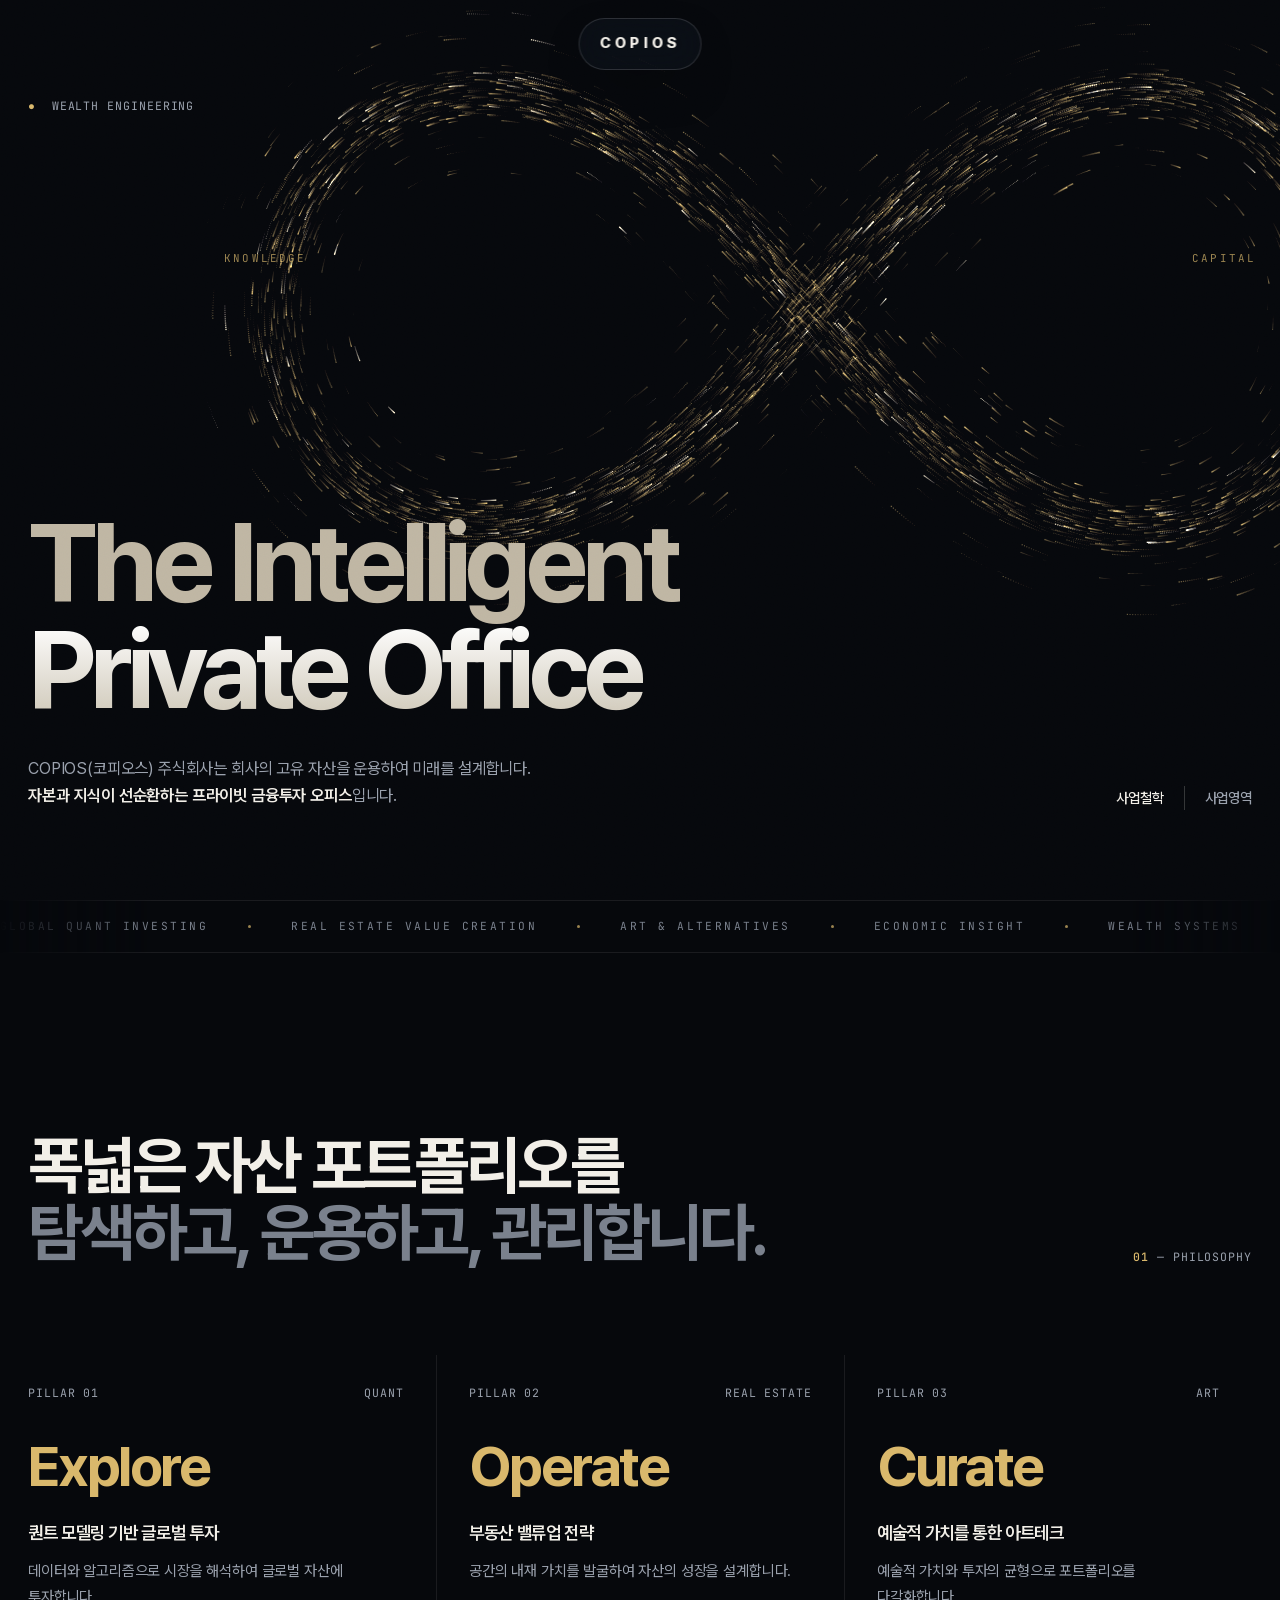
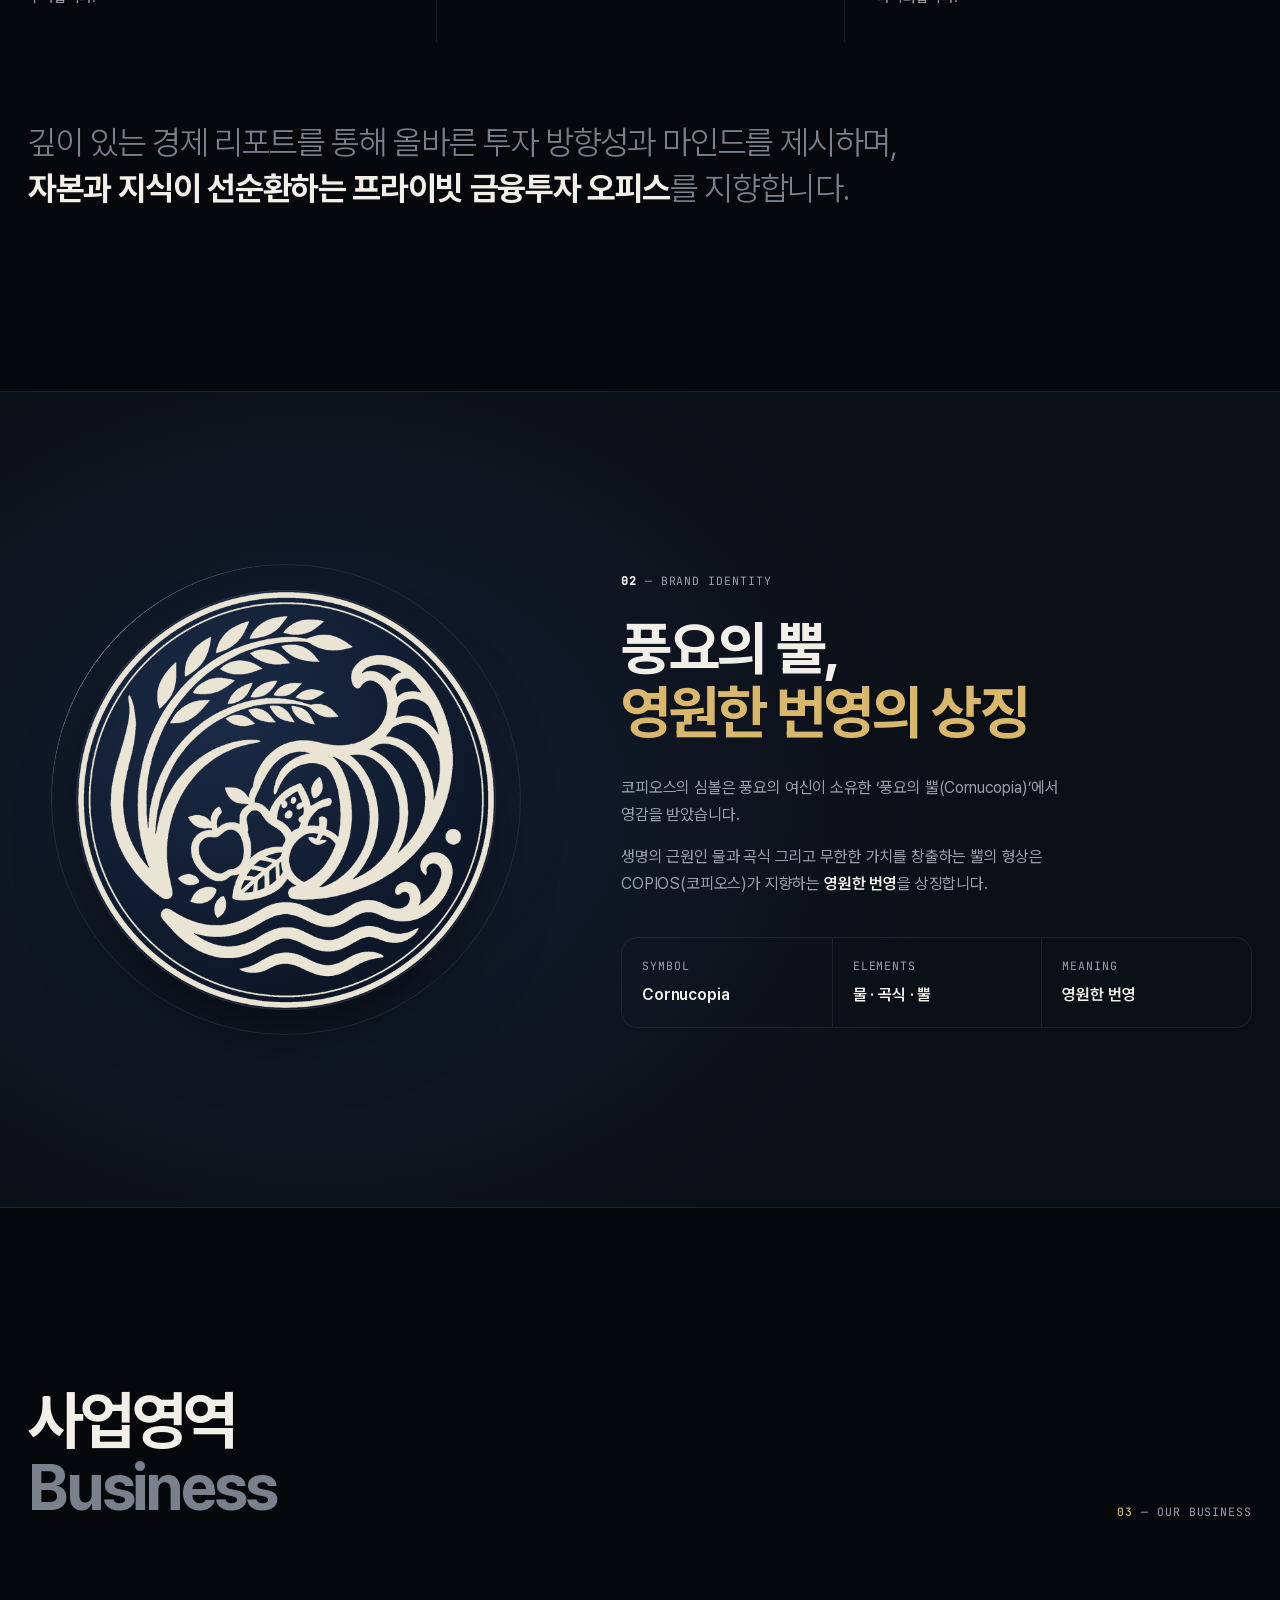
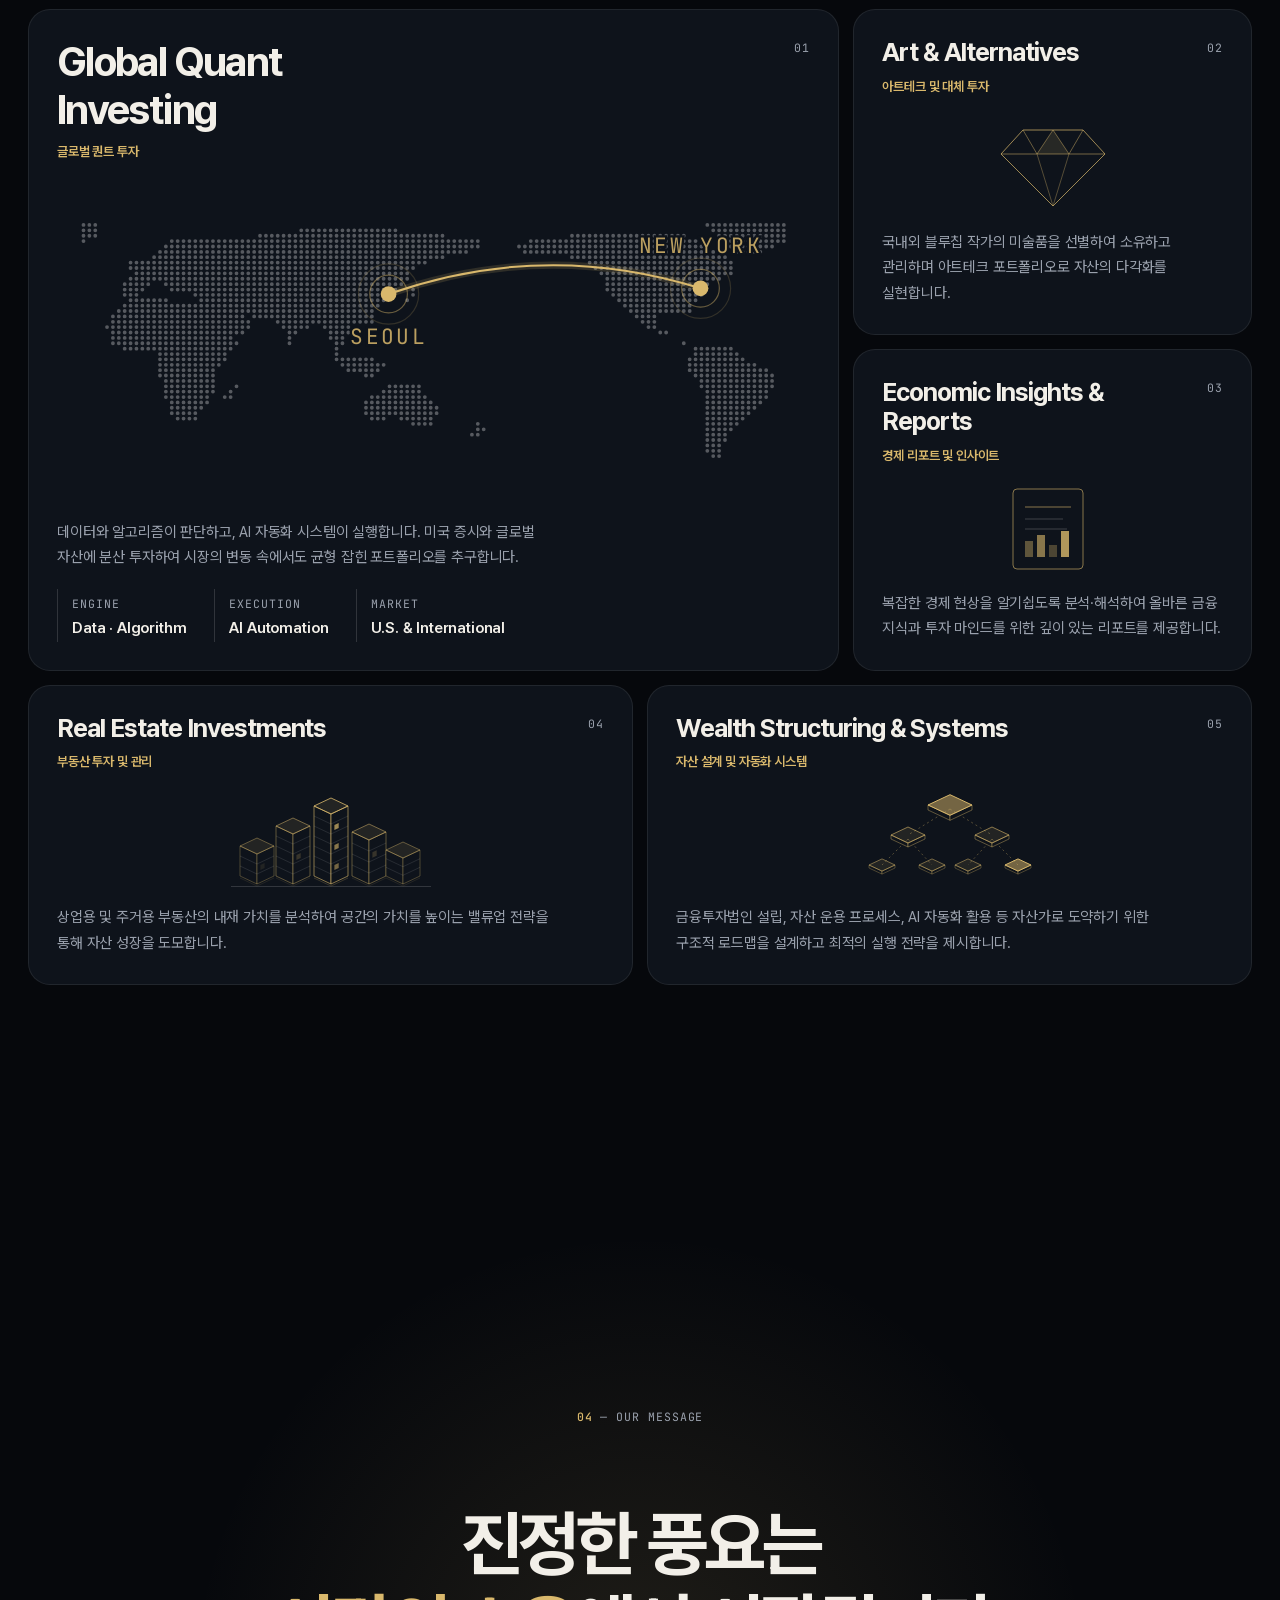
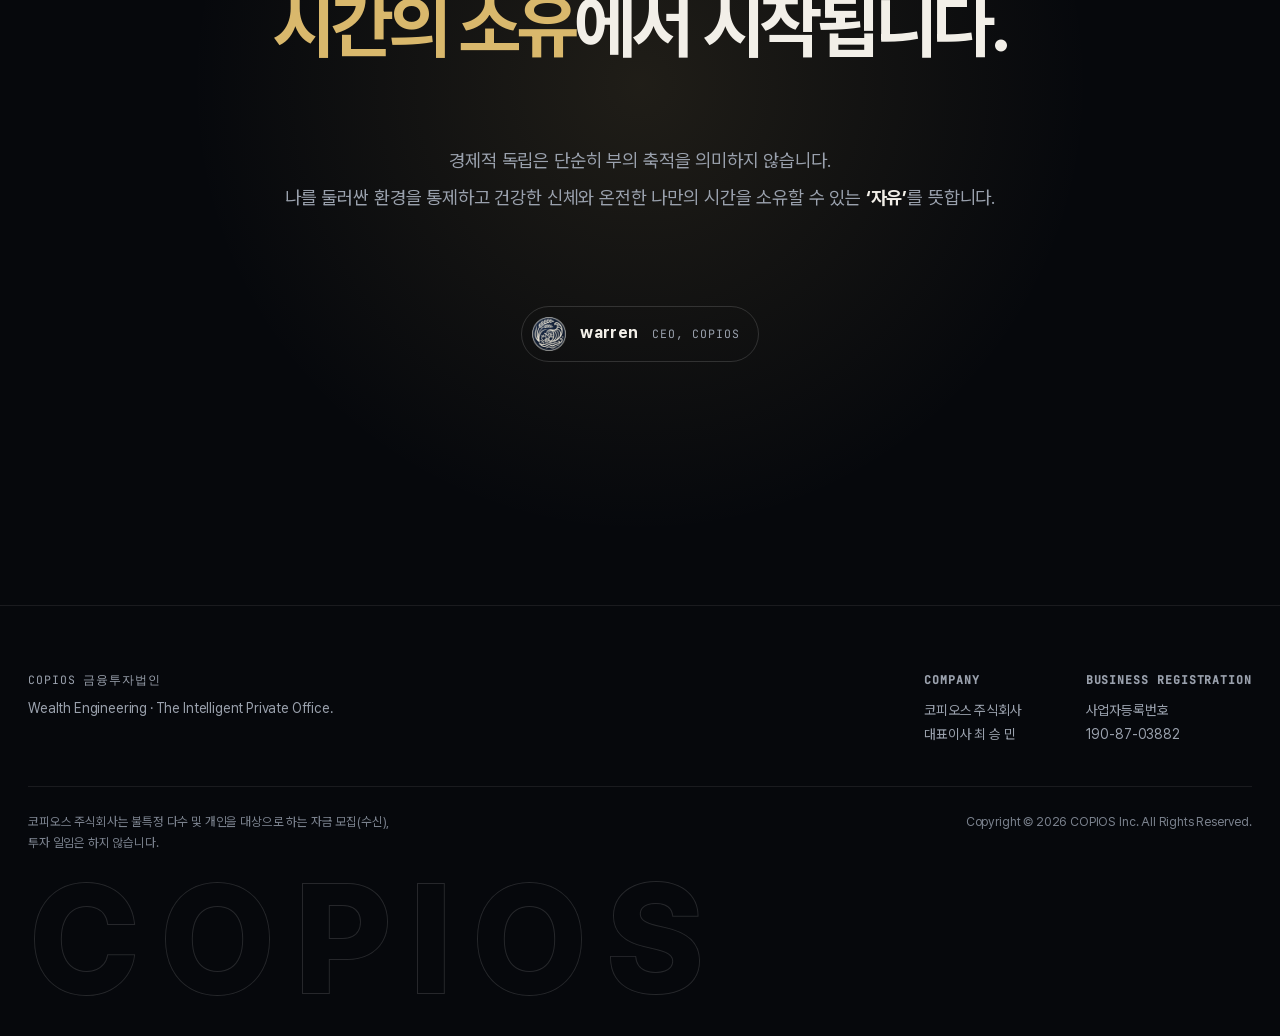
==== commit ecd9e11f: "chore: auto-encrypt presentation decks (gold@811f2f1)" ====
--- a/index.html
+++ b/index.html
@@ -3,17 +3,17 @@
 <head>
   <meta charset="UTF-8" />
   <meta name="viewport" content="width=device-width, initial-scale=1.0" />
-  <meta name="description" content="COPIOS 투자법인 — 자본과 지식이 선순환하는 프라이빗 투자 오피스. The Intelligent Private Office." />
+  <meta name="description" content="COPIOS 금융투자법인 — 자본과 지식이 선순환하는 프라이빗 금융투자 오피스. The Intelligent Private Office." />
   <meta http-equiv="Content-Security-Policy" content="default-src 'self'; script-src 'self' 'unsafe-inline'; style-src 'self' 'unsafe-inline'; img-src 'self' data:; font-src 'self' data:; frame-src blob:; object-src 'none'; base-uri 'none'; form-action 'none'" />
   <meta name="referrer" content="strict-origin-when-cross-origin" />
   <meta name="robots" content="index, follow, max-image-preview:large" />
   <meta name="theme-color" content="#06080c" />
-  <title>COPIOS 투자법인 — The Intelligent Private Office</title>
+  <title>COPIOS 금융투자법인</title>
   <link rel="canonical" href="https://copios.co.kr/" />
   <meta property="og:type" content="website" />
-  <meta property="og:site_name" content="COPIOS 투자법인" />
-  <meta property="og:title" content="COPIOS 투자법인" />
-  <meta property="og:description" content="자본과 지식이 선순환하는 프라이빗 투자 오피스" />
+  <meta property="og:site_name" content="COPIOS 금융투자법인" />
+  <meta property="og:title" content="COPIOS 금융투자법인" />
+  <meta property="og:description" content="자본과 지식이 선순환하는 프라이빗 오피스" />
   <meta property="og:url" content="https://copios.co.kr/" />
   <meta property="og:locale" content="ko_KR" />
   <meta property="og:image" content="https://copios.co.kr/assets/og3.jpg" />
@@ -22,15 +22,15 @@
   <meta property="og:image:height" content="630" />
   <meta property="og:image:alt" content="COPIOS — The Intelligent Private Office" />
   <meta name="twitter:card" content="summary_large_image" />
-  <meta name="twitter:title" content="COPIOS 투자법인" />
-  <meta name="twitter:description" content="자본과 지식이 선순환하는 프라이빗 투자 오피스" />
+  <meta name="twitter:title" content="COPIOS 금융투자법인" />
+  <meta name="twitter:description" content="자본과 지식이 선순환하는 프라이빗 오피스" />
   <meta name="twitter:image" content="https://copios.co.kr/assets/og3.jpg" />
   <link rel="icon" href="assets/logo.png" />
   <link rel="apple-touch-icon" href="assets/touch-icon.png" />
   <link rel="stylesheet" href="assets/fonts/pretendard/pretendardvariable-dynamic-subset.css" />
   <link rel="stylesheet" href="css/style.css" />
   <script type="application/ld+json">
-  {"@context":"https://schema.org","@type":"Organization","@id":"https://copios.co.kr/#org","name":"코피오스 주식회사","alternateName":["COPIOS","COPIOS Inc.","코피오스 투자법인"],"url":"https://copios.co.kr/","logo":{"@type":"ImageObject","url":"https://copios.co.kr/assets/logo.png","width":800,"height":800},"image":"https://copios.co.kr/assets/og3.jpg","slogan":"The Intelligent Private Office","description":"COPIOS(코피오스) 주식회사는 회사의 고유 자산을 운용하여 미래를 설계합니다. 자본과 지식이 선순환하는 프라이빗 투자 오피스입니다.","taxID":"190-87-03882","address":{"@type":"PostalAddress","addressCountry":"KR"},"knowsLanguage":["ko","en"]}
+  {"@context":"https://schema.org","@type":"Organization","@id":"https://copios.co.kr/#org","name":"코피오스 주식회사","alternateName":["COPIOS","코피오스","COPIOS Inc.","COPIOS 금융투자법인","COPIOS 투자법인","코피오스 금융투자법인","코피오스 투자법인"],"url":"https://copios.co.kr/","logo":{"@type":"ImageObject","url":"https://copios.co.kr/assets/logo.png","width":800,"height":800},"image":"https://copios.co.kr/assets/og3.jpg","slogan":"The Intelligent Private Office","description":"COPIOS(코피오스) 주식회사는 회사의 고유 자산을 운용하여 미래를 설계합니다. 자본과 지식이 선순환하는 프라이빗 금융투자 오피스입니다.","taxID":"190-87-03882","address":{"@type":"PostalAddress","addressCountry":"KR"},"knowsLanguage":["ko","en"]}
   </script>
 </head>
 <body>
@@ -55,7 +55,7 @@
       <div class="w">
         <h1 class="fx"><span class="a">The Intelligent</span><span class="b">Private Office</span></h1>
         <div class="hero-row fx">
-          <p>COPIOS(코피오스) 주식회사는 회사의 고유 자산을 운용하여 미래를 설계합니다.<br /><b>자본과 지식이 선순환하는 프라이빗 투자 오피스</b>입니다.</p>
+          <p>COPIOS(코피오스) 주식회사는 회사의 고유 자산을 운용하여 미래를 설계합니다.<br /><b>자본과 지식이 선순환하는 프라이빗 금융투자 오피스</b>입니다.</p>
           <div class="btns"><a class="btn p" href="#philosophy">사업철학</a><a class="btn g" href="#business">사업영역</a></div>
         </div>
       </div>
@@ -63,6 +63,10 @@
   </section>
 
   <div class="marq" aria-hidden="true"><div class="marq-in">
+    <span>Global Quant Investing</span><span>Real Estate Value Creation</span><span>Art &amp; Alternatives</span><span>Economic Insight</span><span>Wealth Systems</span>
+    <span>Global Quant Investing</span><span>Real Estate Value Creation</span><span>Art &amp; Alternatives</span><span>Economic Insight</span><span>Wealth Systems</span>
+    <span>Global Quant Investing</span><span>Real Estate Value Creation</span><span>Art &amp; Alternatives</span><span>Economic Insight</span><span>Wealth Systems</span>
+    <span>Global Quant Investing</span><span>Real Estate Value Creation</span><span>Art &amp; Alternatives</span><span>Economic Insight</span><span>Wealth Systems</span>
     <span>Global Quant Investing</span><span>Real Estate Value Creation</span><span>Art &amp; Alternatives</span><span>Economic Insight</span><span>Wealth Systems</span>
     <span>Global Quant Investing</span><span>Real Estate Value Creation</span><span>Art &amp; Alternatives</span><span>Economic Insight</span><span>Wealth Systems</span>
   </div></div>
@@ -78,7 +82,7 @@
         <article class="verb fx"><div class="mono"><span>Pillar 02</span><span>Real Estate</span></div><div class="big"><em>Operate</em></div><h3>부동산 밸류업 전략</h3><p>공간의 내재 가치를 발굴하여 자산의 성장을 설계합니다.</p></article>
         <article class="verb fx"><div class="mono"><span>Pillar 03</span><span>Art</span></div><div class="big"><em>Curate</em></div><h3>예술적 가치를 통한 아트테크</h3><p>예술적 가치와 투자의 균형으로 포트폴리오를 다각화합니다.</p></article>
       </div>
-      <p class="statement fx"><span>깊이 있는 경제 리포트를 통해 올바른 투자 방향성과 마인드를 제시하며,</span><br /><b>자본과 지식이 선순환하는 프라이빗 투자 오피스</b><span>를 지향합니다.</span></p>
+      <p class="statement fx"><span>깊이 있는 경제 리포트를 통해 올바른 투자 방향성과 마인드를 제시하며,</span><br /><b>자본과 지식이 선순환하는 프라이빗 금융투자 오피스</b><span>를 지향합니다.</span></p>
     </div>
   </section>
 
@@ -132,7 +136,7 @@
         <article class="tile t5 fx">
           <div class="top"><div><h3>Wealth Structuring &amp; Systems</h3><p class="kr">자산 설계 및 자동화 시스템</p></div><span class="mono">05</span></div>
           <div class="viz"><svg width="200" height="96" viewBox="0 0 200 96" aria-hidden="true"><g stroke="#d9b86c" stroke-opacity=".35" stroke-dasharray="2 3"><line x1="100" y1="18" x2="58" y2="44"/><line x1="100" y1="18" x2="142" y2="44"/><line x1="58" y1="48" x2="32" y2="74"/><line x1="58" y1="48" x2="82" y2="74"/><line x1="142" y1="48" x2="118" y2="74"/><line x1="142" y1="48" x2="168" y2="74"/></g><path d="M78 14 L100 24.3 L100 29.3 L78 19 Z" fill="#0e131b" stroke="#d9b86c" stroke-opacity="0.4"/><path d="M100 24.3 L122 14 L122 19 L100 29.3 Z" fill="#0e131b" stroke="#d9b86c" stroke-opacity="0.4"/><path d="M100 3.7 L122 14 L100 24.3 L78 14 Z" fill="#d9b86c" fill-opacity="0.5" stroke="#d9b86c" stroke-opacity="1"/><path d="M41 44 L58 52 L58 56 L41 48 Z" fill="#0e131b" stroke="#d9b86c" stroke-opacity="0.4"/><path d="M58 52 L75 44 L75 48 L58 56 Z" fill="#0e131b" stroke="#d9b86c" stroke-opacity="0.4"/><path d="M58 36 L75 44 L58 52 L41 44 Z" fill="#d9b86c" fill-opacity="0.1" stroke="#d9b86c" stroke-opacity="0.6"/><path d="M125 44 L142 52 L142 56 L125 48 Z" fill="#0e131b" stroke="#d9b86c" stroke-opacity="0.4"/><path d="M142 52 L159 44 L159 48 L142 56 Z" fill="#0e131b" stroke="#d9b86c" stroke-opacity="0.4"/><path d="M142 36 L159 44 L142 52 L125 44 Z" fill="#d9b86c" fill-opacity="0.1" stroke="#d9b86c" stroke-opacity="0.6"/><path d="M19 74 L32 80.1 L32 83.1 L19 77 Z" fill="#0e131b" stroke="#d9b86c" stroke-opacity="0.3"/><path d="M32 80.1 L45 74 L45 77 L32 83.1 Z" fill="#0e131b" stroke="#d9b86c" stroke-opacity="0.3"/><path d="M32 67.9 L45 74 L32 80.1 L19 74 Z" fill="#d9b86c" fill-opacity="0.1" stroke="#d9b86c" stroke-opacity="0.5"/><path d="M69 74 L82 80.1 L82 83.1 L69 77 Z" fill="#0e131b" stroke="#d9b86c" stroke-opacity="0.3"/><path d="M82 80.1 L95 74 L95 77 L82 83.1 Z" fill="#0e131b" stroke="#d9b86c" stroke-opacity="0.3"/><path d="M82 67.9 L95 74 L82 80.1 L69 74 Z" fill="#d9b86c" fill-opacity="0.1" stroke="#d9b86c" stroke-opacity="0.5"/><path d="M105 74 L118 80.1 L118 83.1 L105 77 Z" fill="#0e131b" stroke="#d9b86c" stroke-opacity="0.3"/><path d="M118 80.1 L131 74 L131 77 L118 83.1 Z" fill="#0e131b" stroke="#d9b86c" stroke-opacity="0.3"/><path d="M118 67.9 L131 74 L118 80.1 L105 74 Z" fill="#d9b86c" fill-opacity="0.1" stroke="#d9b86c" stroke-opacity="0.5"/><path d="M155 74 L168 80.1 L168 83.1 L155 77 Z" fill="#0e131b" stroke="#d9b86c" stroke-opacity="0.3"/><path d="M168 80.1 L181 74 L181 77 L168 83.1 Z" fill="#0e131b" stroke="#d9b86c" stroke-opacity="0.3"/><path d="M168 67.9 L181 74 L168 80.1 L155 74 Z" fill="#d9b86c" fill-opacity="0.5" stroke="#d9b86c" stroke-opacity="1"/></svg></div>
-          <p>투자법인 설립, 자산 운용 프로세스, AI 자동화 활용 등 자산가로 도약하기 위한 구조적 로드맵을 설계하고 최적의 실행 전략을 제시합니다.</p>
+          <p>금융투자법인 설립, 자산 운용 프로세스, AI 자동화 활용 등 자산가로 도약하기 위한 구조적 로드맵을 설계하고 최적의 실행 전략을 제시합니다.</p>
         </article>
       </div>
     </div>
@@ -151,7 +155,7 @@
 <footer class="ftr">
   <div class="w">
     <div class="ftr-top">
-      <div><p class="mono">COPIOS 투자법인</p><p>Wealth Engineering · The Intelligent Private Office.</p></div>
+      <div><p class="mono">COPIOS 금융투자법인</p><p>Wealth Engineering · The Intelligent Private Office.</p></div>
       <div class="ftr-cols">
         <div><h4 class="mono">Company</h4><p>코피오스 주식회사<br />대표이사 최 승 민</p></div>
         <div><h4 class="mono">Business Registration</h4><p>사업자등록번호<br />190-87-03882</p></div>
--- a/css/style.css
+++ b/css/style.css
@@ -50,8 +50,8 @@
 .loop-tag{position:absolute;font-family:var(--mono);font-size:.68rem;letter-spacing:.2em;color:rgba(217,184,108,.7)}
 
 .marq{border-block:1px solid var(--line);overflow:hidden;background:var(--bg);-webkit-mask-image:linear-gradient(90deg,transparent,#000 12%,#000 88%,transparent);mask-image:linear-gradient(90deg,transparent,#000 12%,#000 88%,transparent)}
-.marq-in{display:flex;gap:40px;width:max-content;padding:16px 0;animation:mq 60s linear infinite}
-.marq span{font-family:var(--mono);font-size:.7rem;font-weight:400;letter-spacing:.22em;text-transform:uppercase;color:var(--faint);white-space:nowrap;display:flex;align-items:center;gap:40px}
+.marq-in{display:flex;width:max-content;padding:16px 0;animation:mq 180s linear infinite}
+.marq span{font-family:var(--mono);font-size:.7rem;font-weight:400;letter-spacing:.22em;text-transform:uppercase;color:var(--faint);white-space:nowrap;display:flex;align-items:center;gap:40px;margin-right:40px}
 .marq span::after{content:"";width:3px;height:3px;border-radius:50%;background:var(--gold);opacity:.7}
 @keyframes mq{to{transform:translateX(-50%)}}
 
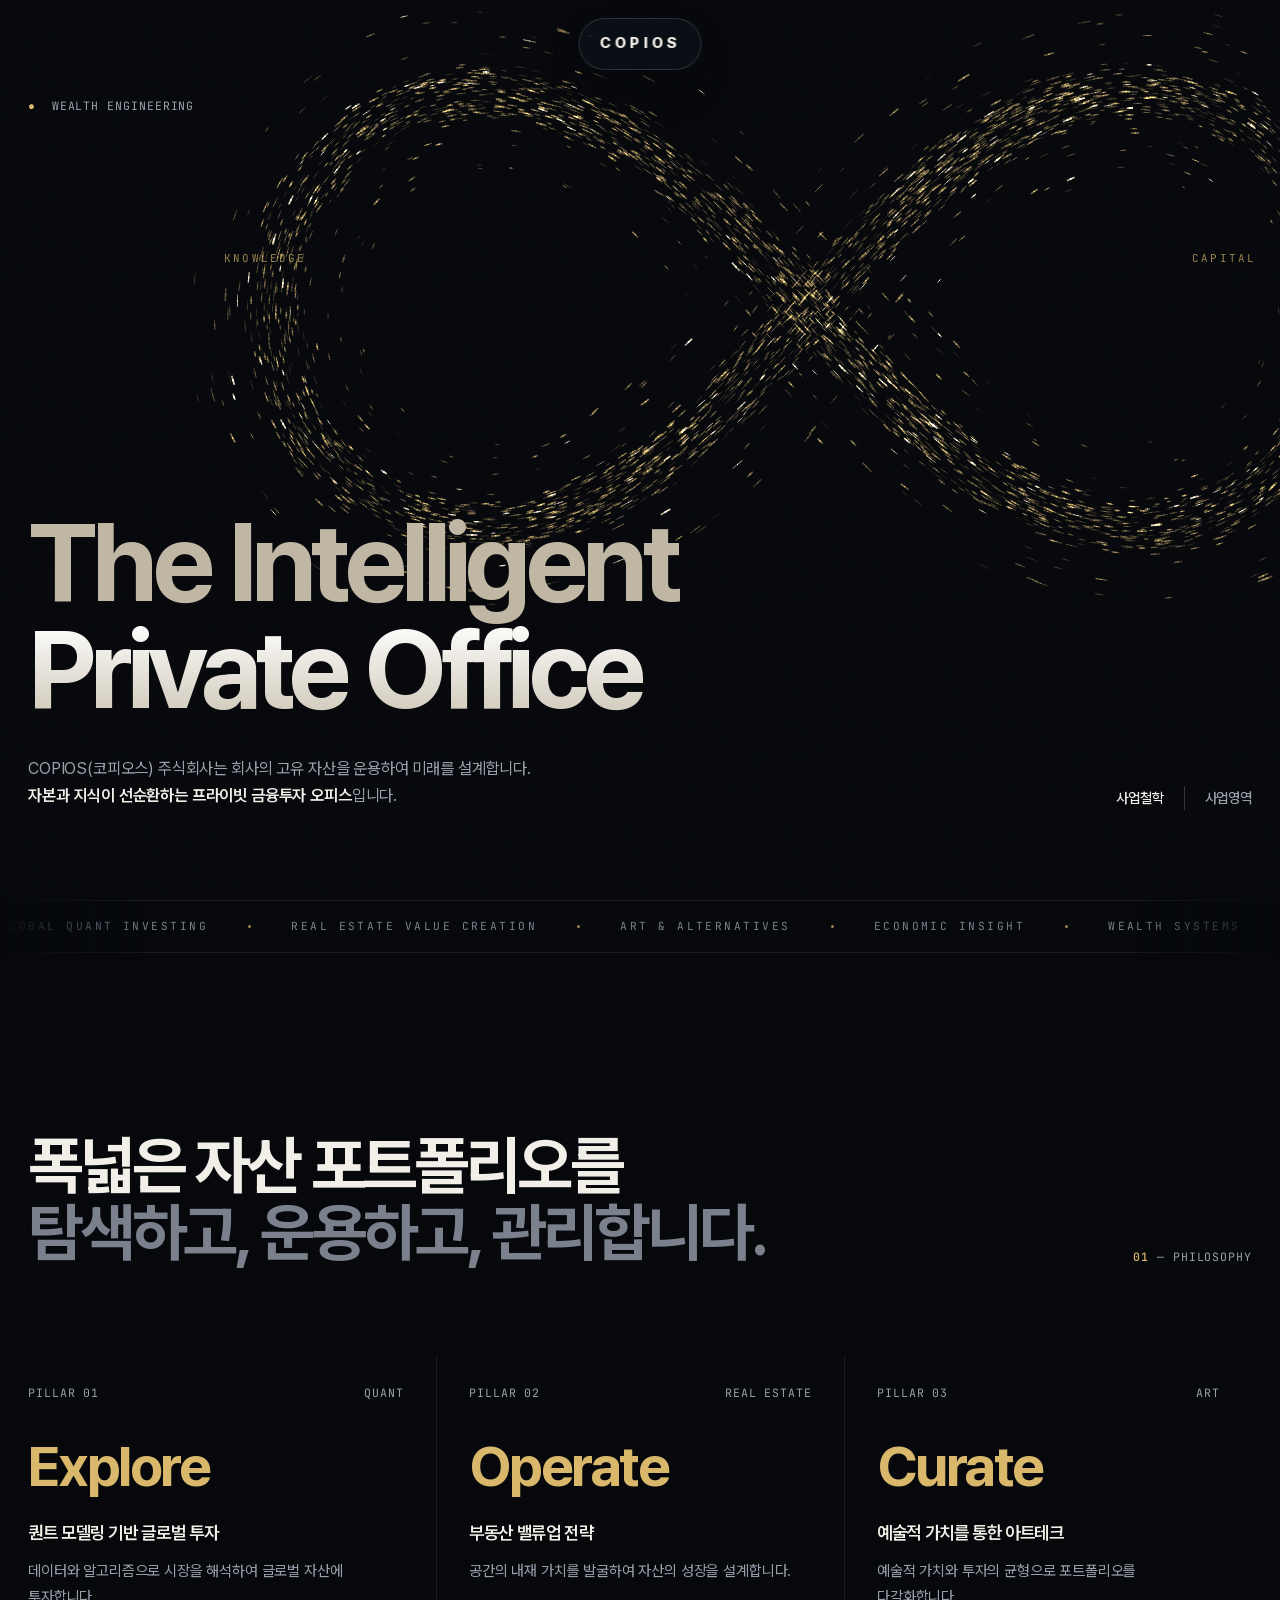
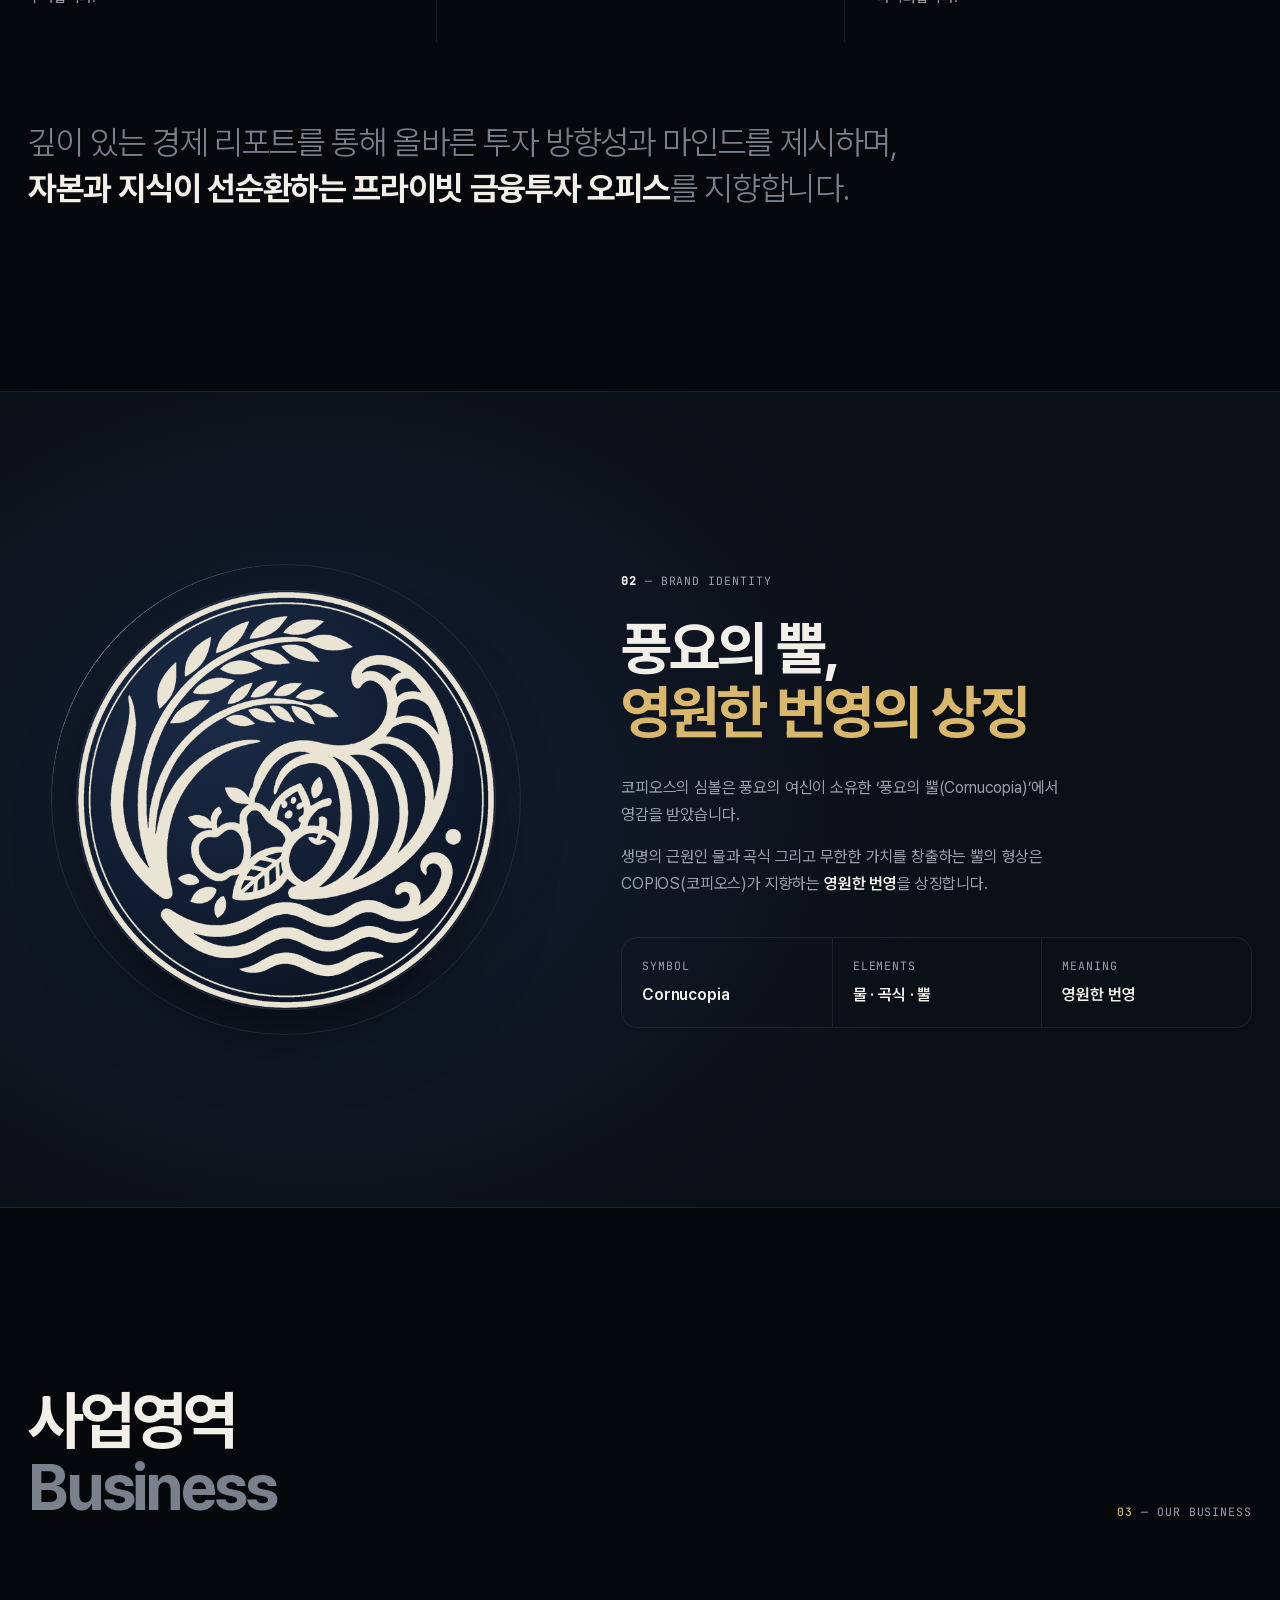
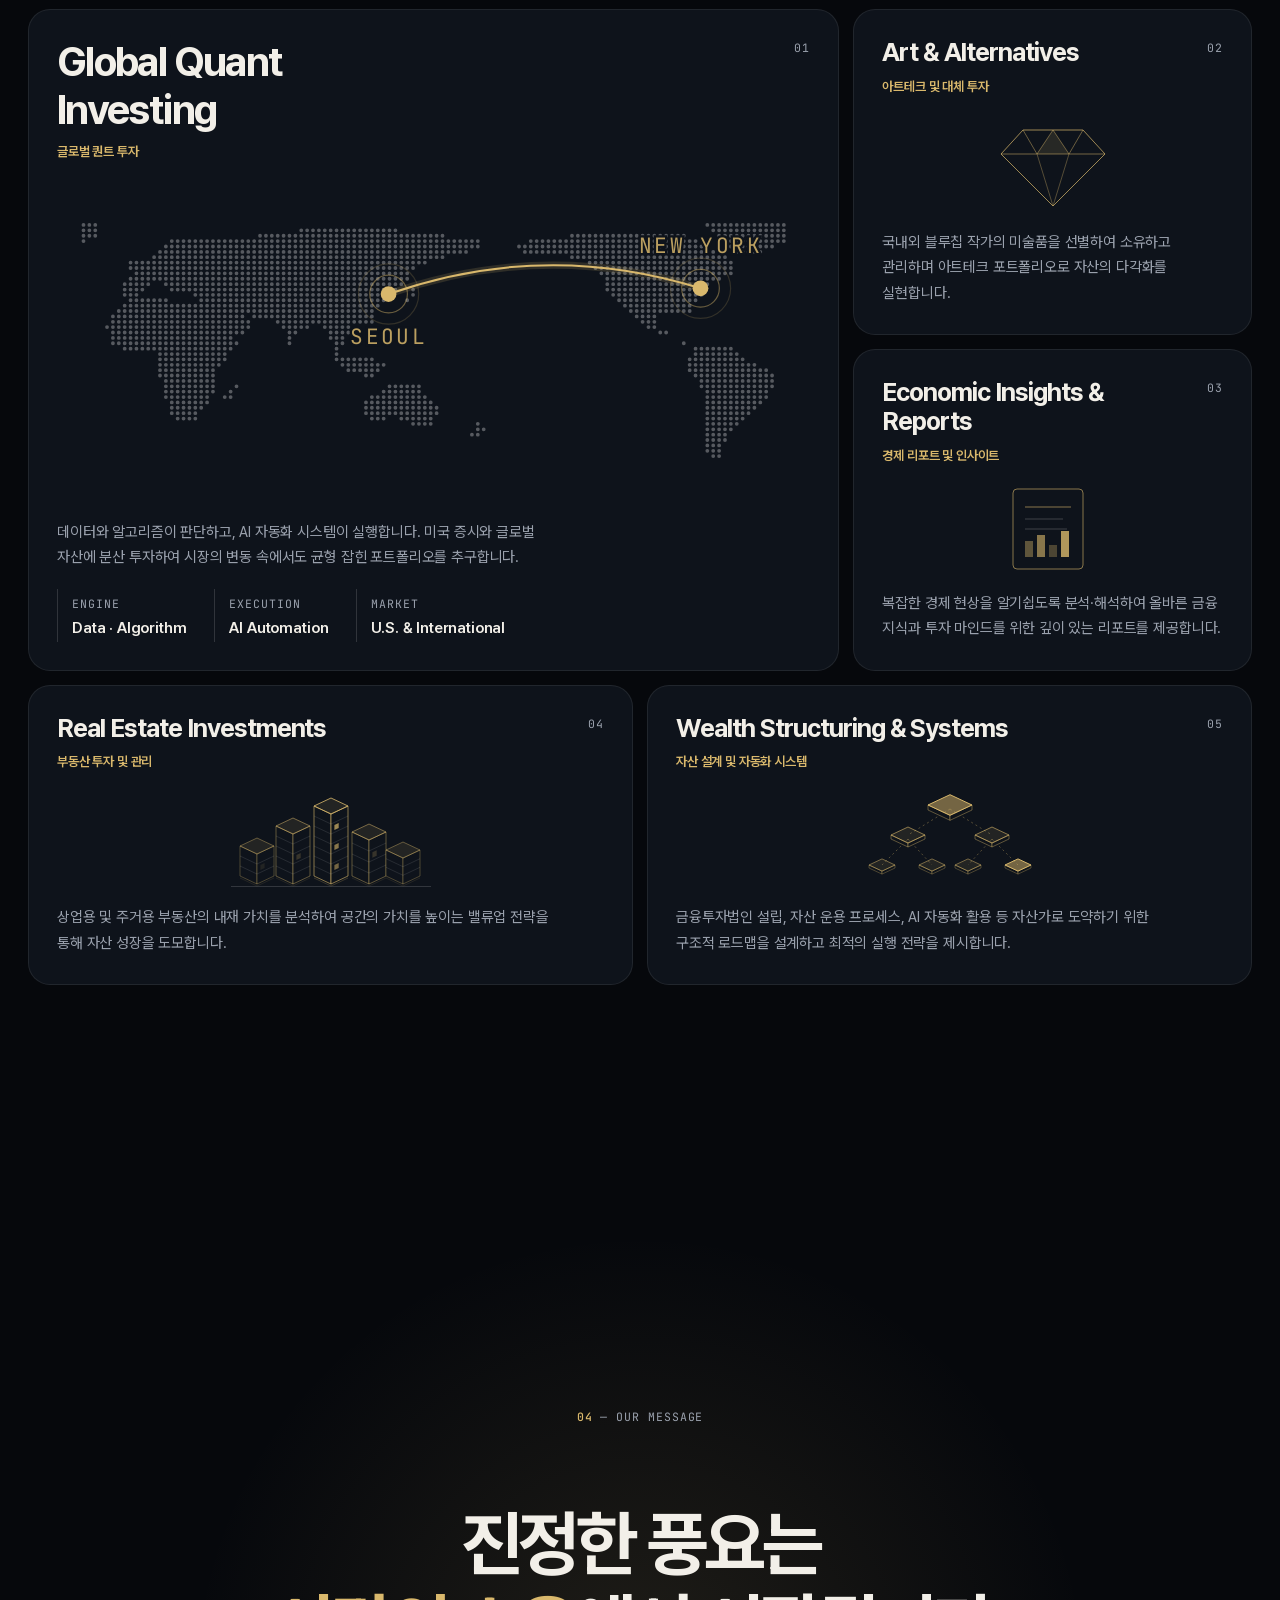
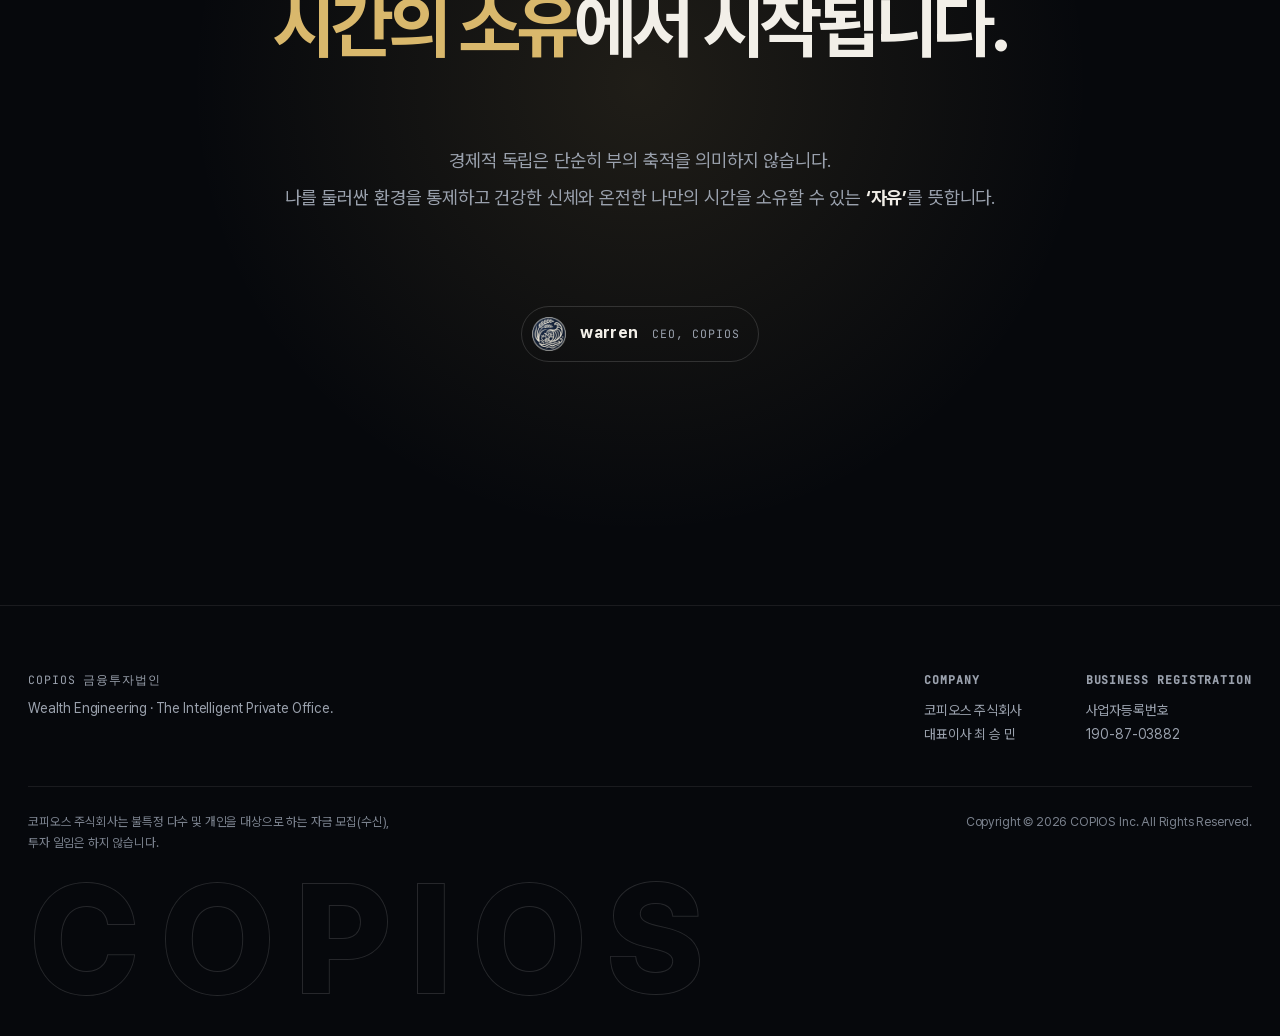
==== commit ada9b02c: "chore: auto-encrypt presentation decks (gold@bc3af35)" ====
--- a/index.html
+++ b/index.html
@@ -3,7 +3,7 @@
 <head>
   <meta charset="UTF-8" />
   <meta name="viewport" content="width=device-width, initial-scale=1.0" />
-  <meta name="description" content="COPIOS 금융투자법인 — 자본과 지식이 선순환하는 프라이빗 금융투자 오피스. The Intelligent Private Office." />
+  <meta name="description" content="자본과 지식이 선순환하는 프라이빗 금융투자 오피스. The Intelligent Private Office." />
   <meta http-equiv="Content-Security-Policy" content="default-src 'self'; script-src 'self' 'unsafe-inline'; style-src 'self' 'unsafe-inline'; img-src 'self' data:; font-src 'self' data:; frame-src blob:; object-src 'none'; base-uri 'none'; form-action 'none'" />
   <meta name="referrer" content="strict-origin-when-cross-origin" />
   <meta name="robots" content="index, follow, max-image-preview:large" />
